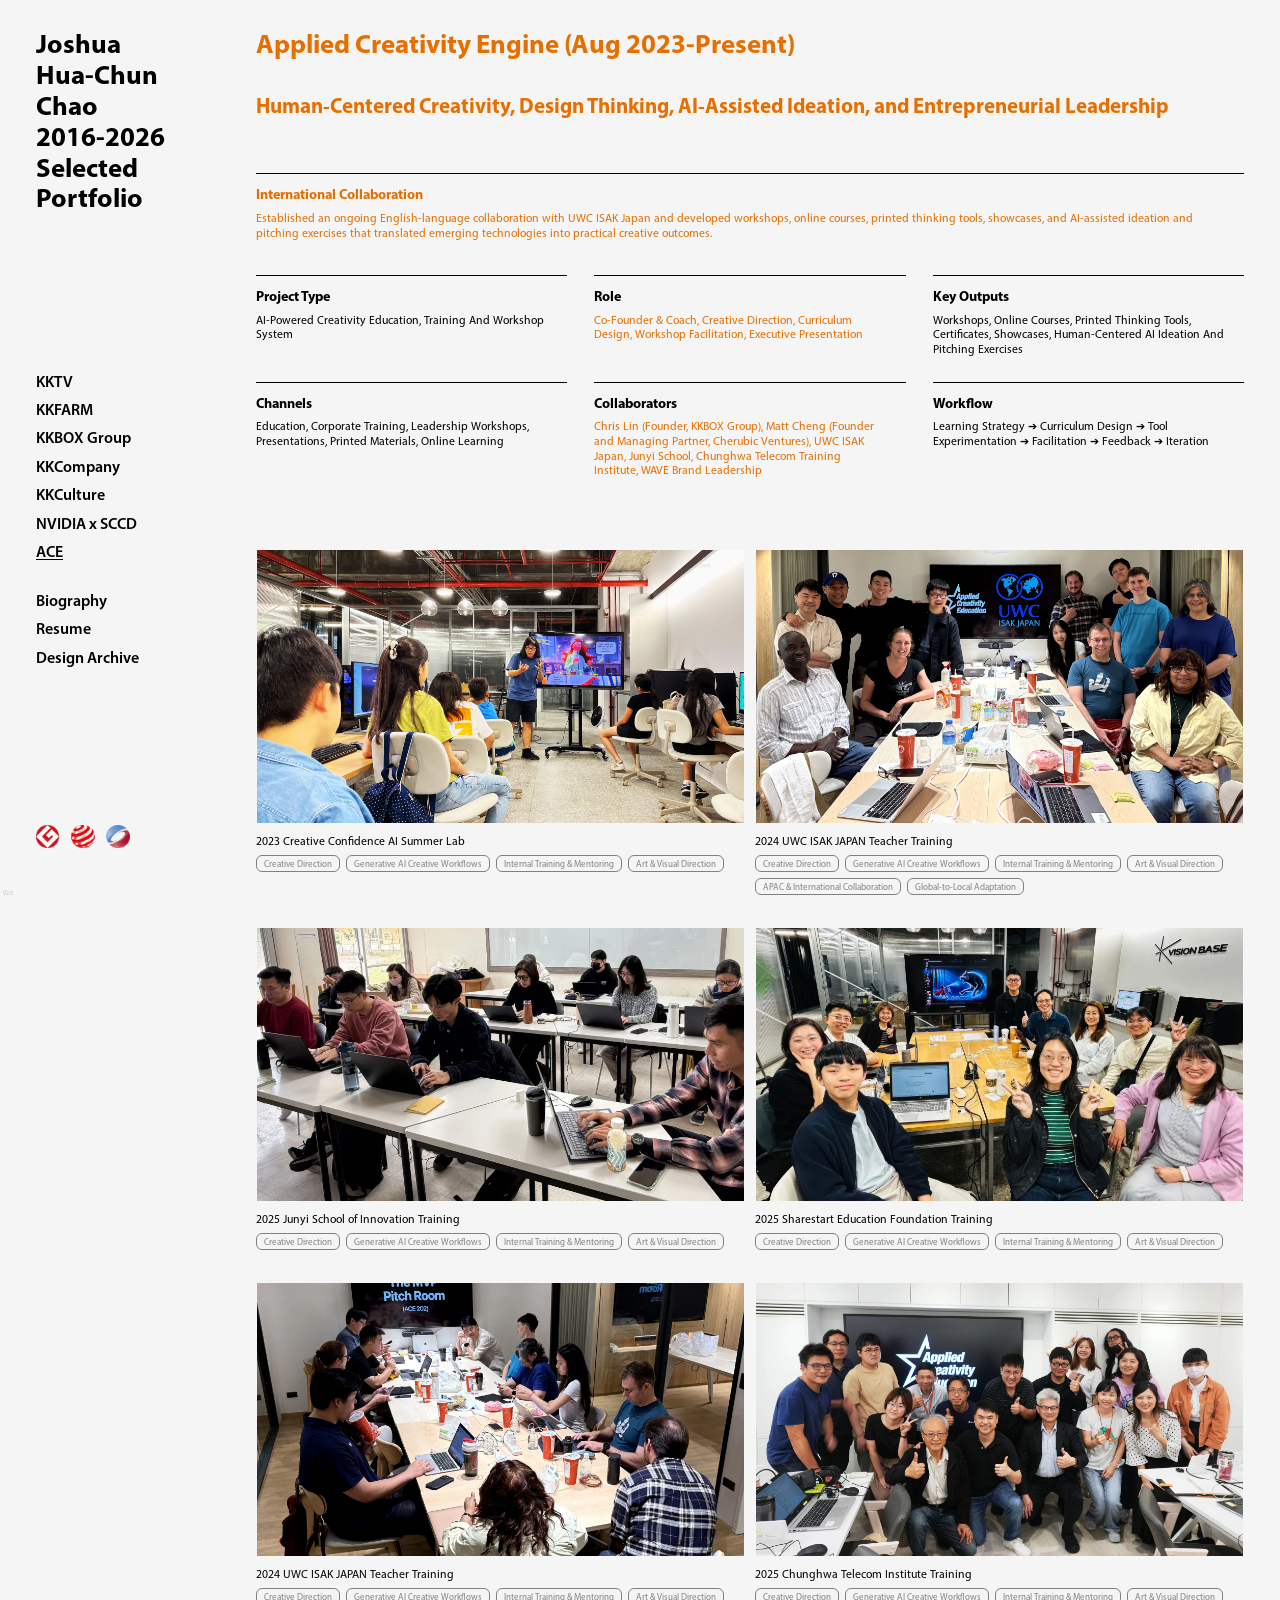
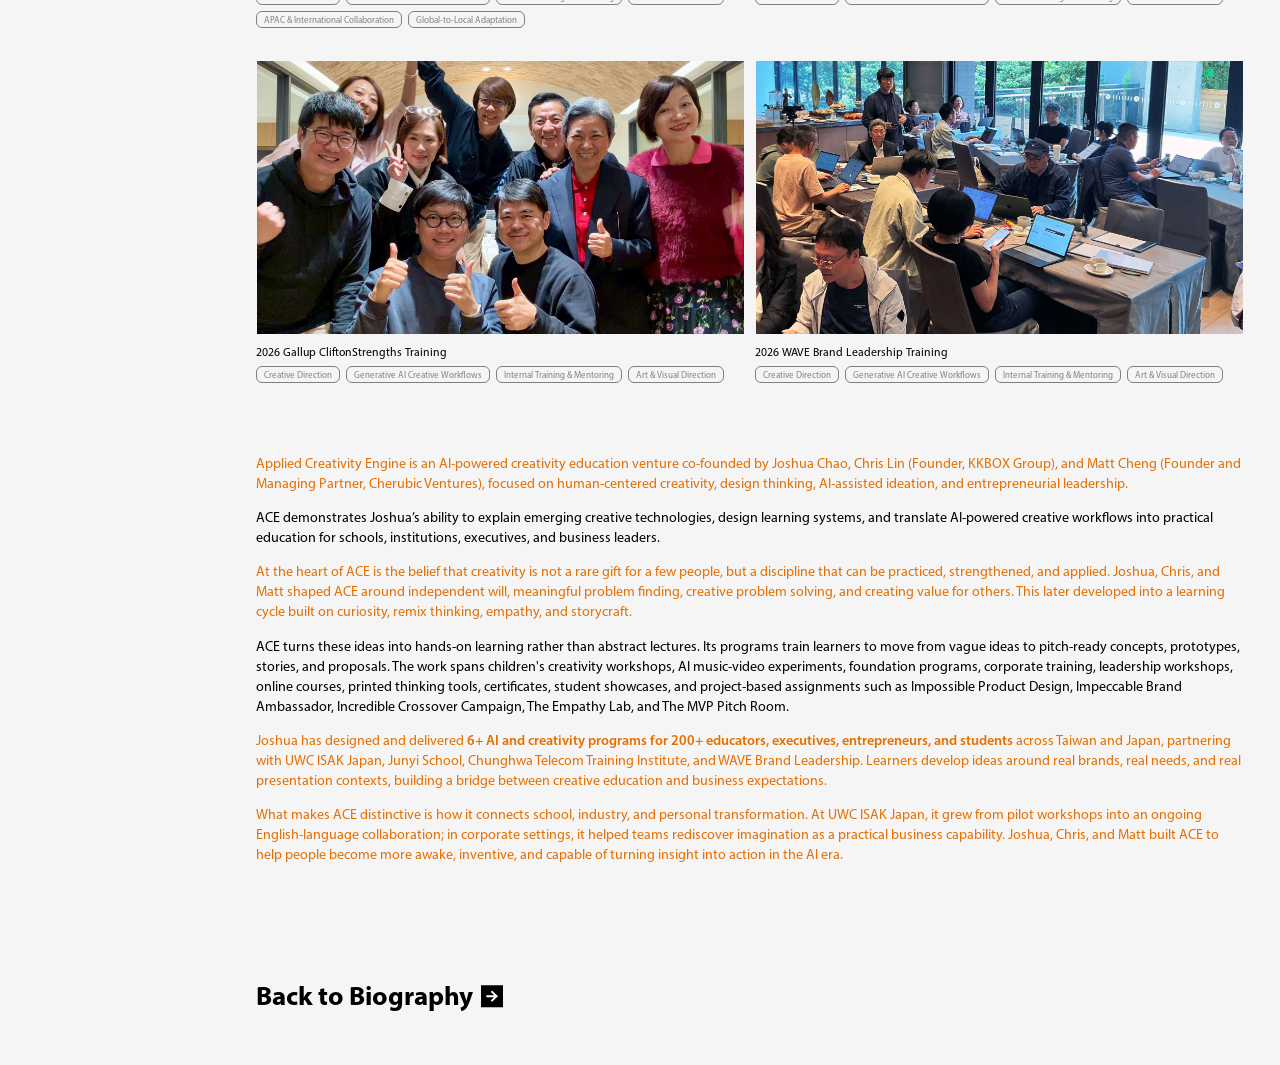
==== ace.html @ 51f17f42 "nv" ====
<!doctype html>
<!--
  CODE HANDOFF NOTES
  File: ace.html
  Browser title: Joshua Chao &mdash; Creative Director for Technology, Brand Systems, and AI Creativity
  Purpose: Applied Creativity Engine case-study page. It presents AI-powered creativity education, workshops, training, and article copy.

  Architecture overview:
  - This is a static, self-contained HTML page. Each page duplicates the shared CSS and JS intentionally so it can be uploaded or handed off without a build step.
  - The page is organized as: head metadata and paint shield, early boot script, full stylesheet, left navigation, main content sections, shared image lightbox, and shared runtime script.
  - Visual layout depends mostly on CSS custom properties in :root. Change spacing, type scale, left-nav width, and responsive behavior there before editing many individual selectors.
  - Portfolio assets are represented by article.card elements with data-card, data-id, data-title, and data-file-path attributes. The runtime uses those attributes for local curation, captions, and image-lightbox ordering.
  - The red/purple revision text is hidden by default. Triple-click the invisible 200x200px button in the top-right corner within one second to toggle revision colors.
  - The site is designed to work from file:// and from static hosting. Optional helper API calls are silent and non-critical.

  Maintenance warnings:
  - Keep data-id values stable when replacing assets; localStorage removal state and lightbox ordering rely on them.
  - Keep .media-frame around all image/video/iframe assets; it supplies the RGB 245 edge mask and loading state.
  - Keep .project-overview-card spacing tied to --heading-content-gap and --section-gap so all pages stay rhythmically consistent.
  - When adding a new page, copy one existing page and update only content, active nav state, metadata, and bottom next-link target.
-->
<html lang="en" style="background: #f5f5f5; background-color: #f5f5f5; color-scheme: only light;">
<!-- HEAD: metadata, early paint protection, SEO tags, favicon, and font preloads. -->
<head>
  <meta charset="utf-8" />
  <meta name="color-scheme" content="only light" />
  <meta name="supported-color-schemes" content="light" />
  <meta name="viewport" content="width=device-width, initial-scale=1" />
  <meta name="theme-color" content="#f5f5f5" />
  <meta name="theme-color" content="#f5f5f5" media="(prefers-color-scheme: light)" />
  <meta name="theme-color" content="#f5f5f5" media="(prefers-color-scheme: dark)" />
  <!-- INITIAL PAINT SHIELD STYLE: runs before the main stylesheet to prevent black/dark flashes while local media and fonts load. -->
  <style id="initial-background-style">
    /* This block is deliberately duplicated before the main CSS. It forces the page, media frames, and paint shield to RGB 245 so browser dark mode or video edges cannot show black during first paint. */
    :root,
    html,
    body {
      min-width: 100%;
      min-height: 100%;
      margin: 0;
      background: #f5f5f5 !important;
      background-color: #f5f5f5 !important;
      background-image: linear-gradient(#f5f5f5, #f5f5f5) !important;
      color-scheme: only light !important;
      forced-color-adjust: none !important;
    }

    body::before {
      content: "";
      position: fixed;
      inset: 0;
      z-index: -1;
      background: #f5f5f5 !important;
      background-color: #f5f5f5 !important;
      pointer-events: none;
    }

    #paint-shield {
      position: fixed;
      inset: 0;
      z-index: 2147483647;
      display: block;
      width: 100vw;
      height: 100vh;
      background: #f5f5f5 !important;
      background-color: #f5f5f5 !important;
      background-image: linear-gradient(#f5f5f5, #f5f5f5) !important;
      pointer-events: none;
      opacity: 1;
      visibility: visible;
      color-scheme: only light !important;
      forced-color-adjust: none !important;
    }

    html.is-paint-ready #paint-shield {
      opacity: 0;
      visibility: hidden;
      transition: opacity 80ms linear, visibility 0s linear 80ms;
    }

    video,
    iframe,
    img:not(.image-lightbox__image),
    picture,
    canvas,
          /* MEDIA FRAME: masks image/video edges with the RGB 245 frame color and provides a stable aspect-ratio box for lazy media. */

    .media-frame {
      background: #f5f5f5 !important;
      background-color: #f5f5f5 !important;
    }

    @media (prefers-color-scheme: dark) {
      :root,
      html,
      body,
      body::before,
      #paint-shield,
      video,
      iframe,
      img:not(.image-lightbox__image),
      picture,
      canvas,
      .media-frame {
        background: #f5f5f5 !important;
        background-color: #f5f5f5 !important;
        background-image: linear-gradient(#f5f5f5, #f5f5f5) !important;
        color-scheme: only light !important;
        forced-color-adjust: none !important;
      }
    }
  

    .side-menu a.side-menu-muted,
    .side-menu a.side-menu-muted:visited,
    .side-menu a.side-menu-muted.is-active,
    .side-menu a.side-menu-muted[aria-current="page"] {
      color: #000 !important;
      text-decoration-color: #000 !important;
    }

    .side-menu a.side-menu-muted:hover,
    .side-menu a.side-menu-muted:focus-visible {
      color: #6f6f6f !important;
      text-decoration-color: #6f6f6f !important;
    }

  </style>
  <!-- SEO AND ASSET HINTS: title/description for sharing plus local font preloads for stable typography. -->
  <title>Joshua Chao &mdash; Creative Director for Technology, Brand Systems, and AI Creativity</title>
  <meta name="description" content="Selected portfolio of Joshua Chao, a Creative Director working across technology storytelling, integrated brand systems, motion, digital campaigns, cultural projects, and AI-driven creative workflows in Taiwan, Japan, and East Asian markets." />
  <meta property="og:title" content="Joshua Chao &mdash; Selected Creative Direction Portfolio" />
  <meta property="og:description" content="Brand systems, technology storytelling, campaign direction, motion, digital, and AI-assisted creative work across culture, enterprise technology, entertainment, and education." />
  <link rel="icon" href="favicon.ico" type="image/x-icon" />
  <link rel="stylesheet" href="assets/portfolio-review.css" />
  <script src="assets/media-skill-tags.js" defer></script>
  <link rel="preload" href="assets/fonts/MyriadPro-Regular.otf" as="font" type="font/otf" crossorigin="anonymous" />
  <link rel="preload" href="assets/fonts/MyriadPro-Semibold.otf" as="font" type="font/otf" crossorigin="anonymous" />
  <link rel="preload" href="assets/fonts/MyriadPro-Bold.otf" as="font" type="font/otf" crossorigin="anonymous" />
  </head>
<!-- BODY: all visible UI starts here. Inline background repeats the paint-shield color before CSS finishes loading. -->
<body bgcolor="#f5f5f5" style="margin: 0; background: #f5f5f5; background-color: #f5f5f5; color-scheme: only light;">
<!-- PAINT SHIELD: temporary full-screen layer removed after two animation frames by the boot script. -->
<div id="paint-shield" aria-hidden="true"></div>
<!-- INVISIBLE REVISION TOGGLE: fixed 10x10px top-right button. Triple-click within one second to reveal/hide revision colors. -->
<button class="revision-color-toggle" type="button" data-revision-color-toggle aria-label="Triple-click within one second to toggle revision text between black and red/purple" aria-pressed="false" tabindex="-1"></button>
<script>
  (() => {
    // EARLY BOOT SCRIPT: keep background stable, initialize revision-color mode, and release the paint shield after first layout.
    const bg = "#f5f5f5";
    const root = document.documentElement;
    const revisionColorStorageKey = "portfolioRevisionTextColorV2";
    const revisionColorToggle = document.querySelector("[data-revision-color-toggle]");
    const setRevisionColorMode = (showColor) => {
      root.classList.toggle("is-revision-color", showColor);
      revisionColorToggle?.setAttribute("aria-pressed", showColor ? "true" : "false");
      try {
        window.localStorage?.setItem(revisionColorStorageKey, showColor ? "color" : "black");
      } catch {}
    };
    try {
      setRevisionColorMode(window.localStorage?.getItem(revisionColorStorageKey) === "color");
    } catch {
      setRevisionColorMode(false);
    }
    let revisionToggleClickCount = 0;
    let revisionToggleClickTimer;
    const resetRevisionToggleClickCount = () => {
      revisionToggleClickCount = 0;
      if (revisionToggleClickTimer) {
        window.clearTimeout(revisionToggleClickTimer);
        revisionToggleClickTimer = undefined;
      }
    };
    revisionColorToggle?.addEventListener("click", () => {
      revisionToggleClickCount += 1;
      if (revisionToggleClickCount === 1) {
        revisionToggleClickTimer = window.setTimeout(() => {
          revisionToggleClickCount = 0;
          revisionToggleClickTimer = undefined;
        }, 1000);
      }
      if (revisionToggleClickCount >= 3) {
        resetRevisionToggleClickCount();
        setRevisionColorMode(!root.classList.contains("is-revision-color"));
      }
    });
    root.style.background = bg;
    root.style.backgroundColor = bg;
    root.style.colorScheme = "only light";
    document.body.style.background = bg;
    document.body.style.backgroundColor = bg;
    document.body.style.colorScheme = "only light";
    requestAnimationFrame(() => {
      requestAnimationFrame(() => {
        root.classList.add("is-paint-ready");
      });
    });
  })();
</script>
<!-- MAIN STYLESHEET: shared responsive layout, typography, media frames, navigation, lightbox, and page-specific grids. -->
<style id="site-styles">
    /* STYLE MAP: variables -> base layout -> navigation -> sections -> media cards -> lightbox/video controls -> responsive rules -> revision/project overview utilities. */
    /* DESIGN TOKENS: global fonts, responsive type sizes, spacing units, side-nav width, award-logo sizing, and shared background color. These variables are reused throughout the stylesheet, so layout changes should usually start here. */

    :root {
      --page-font: "Myriad Pro", myriad-pro, "Myriad Set Pro", sans-serif;
      --zh-article-font: "Myriad Pro", myriad-pro, "Myriad Set Pro", sans-serif;
      --article-caption-font-size: clamp(11px, 0.92vw, 15px);
      --article-body-font-size: clamp(13.2px, 1.104vw, 18px);
      --page-title-font-size: clamp(24px, 2.1vw, 42px);
      --page-title-line-height: calc(0.96em + 2px);
      --heading-content-gap: 20px;
      --essay-media-gap: 44px;
      --section-gap: 56px;
      --outer-text-gutter: 36px;
      --award-logo-gap: calc(var(--award-logo-size) / 2);
      --award-logo-min-row-width: 128px;
      --award-logo-size: clamp(16px, 1.75vw, 33px);
      --side-title-font-size: var(--page-title-font-size);
      --side-menu-font-size: clamp(16px, 1.15vw, 22px);
      --side-menu-line-extra: 6px;
      --side-award-logo-gap: calc(var(--side-award-logo-size) / 2);
      --side-award-logo-size: var(--award-logo-size);
      --side-nav-top-padding: 36px;
      --content-title-top-padding: 32px;
      --award-logo-bottom-offset: max(52px, calc(env(safe-area-inset-bottom, 0px) + 44px));
      --next-panel-bottom-offset: var(--award-logo-bottom-offset);
      --next-panel-visual-align-shift: 0.075em;
      --next-panel-start-visual-align-shift: 0.27em;
      --side-nav-viewport-height: 100vh;
      --side-nav-width: calc(100vw / 5);
      --site-bg: #f5f5f5;
      color-scheme: only light !important;
      forced-color-adjust: none;
    }

    :root.is-site-ready {
      --site-bg: #f5f5f5;
    }

    @supports (height: 100svh) {
      :root {
        --side-nav-viewport-height: 100svh;
      }
    }

    /* LOCAL FONT LOADING: Myriad Pro files are bundled in assets/fonts so the portfolio renders consistently offline and when uploaded as static files. */

    @font-face {
      font-family: "Myriad Pro";
      src: url("assets/fonts/MyriadPro-Regular.otf") format("opentype");
      font-weight: 400;
      font-style: normal;
      font-display: block;
    }

    @font-face {
      font-family: "Myriad Pro";
      src: url("assets/fonts/MyriadPro-Semibold.otf") format("opentype");
      font-weight: 600 700;
      font-style: normal;
      font-display: block;
    }

    @font-face {
      font-family: "Myriad Pro";
      src: url("assets/fonts/MyriadPro-Bold.otf") format("opentype");
      font-weight: 800 900;
      font-style: normal;
      font-display: block;
    }

    * { box-sizing: border-box; }

    *,
    *::before,
    *::after {
      font-family: var(--page-font);
    }

    /* DOCUMENT BASE: locks the site to a light visual environment and prevents browser dark-mode overrides from changing the portfolio colors. */

    html {
      min-height: 100%;
      background: var(--site-bg);
    }

    body {
      min-height: 100vh;
      margin: 0;
      background: var(--site-bg);
      color: #000;
      font-family: var(--page-font);
      font-size: 16px;
      line-height: 1.35;
      forced-color-adjust: none;
    }
    a {
      color: inherit;
      text-decoration-thickness: 1px;
      text-underline-offset: 2px;
    }

    button {
      font: inherit;
    }

    /* MAIN SCROLLING CANVAS: the right-side content area. Desktop/tablet pages reserve one fifth of the viewport for the fixed left navigation. */

    .page {
      width: fit-content;
      max-width: 100%;
      min-width: 0;
      padding-right: var(--outer-text-gutter);
      background: var(--site-bg);
      background-color: var(--site-bg);
      text-align: left;
    }

    /* TWO-COLUMN APPLICATION SHELL: left side-nav plus right content panel. Mobile media queries later collapse this into a top-menu experience. */

    .layout {
      display: grid;
      grid-template-columns: var(--side-nav-width) minmax(0, calc(100vw - var(--side-nav-width)));
      width: 100%;
      min-height: var(--side-nav-viewport-height);
      background: var(--site-bg);
      background-color: var(--site-bg);
    }

    .side-nav::after {
      content: "V2.0";
      position: absolute;
      left: 3px;
      bottom: 3px;
      z-index: 1;
      color: rgb(191, 191, 191);
      font-size: 6px;
      font-weight: 400;
      line-height: 1;
      letter-spacing: 0;
      pointer-events: none;
      user-select: none;
    }

    /* LEFT NAVIGATION RAIL: fixed/viewport-height navigation that holds the title, case-study links, document links, and award logos. */

    .side-nav {
      position: sticky;
      top: 0;
      align-self: start;
      display: flex;
      flex-direction: column;
      width: var(--side-nav-width);
      min-height: var(--side-nav-viewport-height);
      height: var(--side-nav-viewport-height);
      max-height: var(--side-nav-viewport-height);
      padding: var(--side-nav-top-padding) 18px var(--award-logo-bottom-offset) var(--outer-text-gutter);
      border-right: 0;
      background: var(--site-bg);
    }

    @media (min-width: 761px) {
      :root {
        --side-title-font-size: clamp(18px, min(max(24px, 2.1vw), 4.2vh), 42px);
        --side-nav-top-padding: clamp(18px, min(36px, 3.6vh), 36px);
        --content-title-top-padding: var(--side-nav-top-padding);
      }

      .side-nav {
        --side-title-font-size: clamp(18px, min(max(24px, 2.1vw), 4.2vh), 42px);
        --side-menu-font-size: clamp(12px, min(max(16px, 1.15vw), 2.25vh), 22px);
        --side-menu-line-extra: clamp(3px, 0.7vh, 6px);
        --side-award-logo-gap: calc(var(--side-award-logo-size) / 2);
        --side-award-logo-size: clamp(12px, min(max(16px, 1.75vw), 3vh), 33px);
        --side-nav-top-padding: clamp(18px, min(36px, 3.6vh), 36px);
      }
    }

    .side-title {
      appearance: none;
      margin: 0;
      padding: 0;
      border: 0;
      background: transparent;
      color: inherit;
      font-family: var(--page-font);
      font-size: var(--side-title-font-size);
      font-weight: 900;
      line-height: calc(var(--page-title-line-height) + 3px);
      letter-spacing: 0;
      text-align: left;
      cursor: pointer;
    }

    .side-title,
    .mobile-menu-title {
      text-decoration: none;
    }

    .side-title span {
      display: block;
    }

    .side-title:hover,
    .side-title:focus-visible,
    .mobile-menu-title:hover,
    .mobile-menu-title:focus-visible {
      outline: 0;
    }

    .mobile-menu-toggle {
      display: none;
    }

    .mobile-menu-title {
      display: none;
    }

    .side-menu {
      display: flex;
      flex-direction: column;
      align-items: flex-start;
      gap: 4px;
      margin: var(--side-menu-group-gap, calc(1.15em + var(--side-menu-line-extra))) 0 0;
      font-size: var(--side-menu-font-size);
    }

    .side-menu button,
    .side-menu a {
      appearance: none;
      display: block;
      width: 100%;
      padding: 0;
      border: 0;
      background: transparent;
      color: #000;
      font-family: var(--page-font);
      font-size: inherit;
      font-weight: 700;
      line-height: calc(1.15em + var(--side-menu-line-extra));
      letter-spacing: 0;
      text-align: left;
      cursor: pointer;
      text-decoration: none;
    }

    .side-menu button:hover,
    .side-menu button:focus-visible,
    .side-menu button.is-active,
    .side-menu a.is-active,
    .side-menu a:hover,
    .side-menu a:focus-visible {
      text-decoration: underline;
      text-decoration-thickness: 1px;
      text-underline-offset: 2px;
      outline: 0;
    }

    .side-menu--secondary {
      margin-top: calc(1.15em + var(--side-menu-line-extra));
      padding-top: 0;
    }

    .side-menu--secondary button,
    .side-menu--secondary a:not(.award-logo-row) {
      color: #000;
    }

    .side-menu__subline {
      display: block;
    }

    .side-menu a.award-logo-row {
      position: absolute;
      left: var(--outer-text-gutter);
      bottom: var(--award-logo-bottom-offset);
      display: flex;
      align-items: flex-end;
      justify-content: flex-start;
      gap: var(--side-award-logo-gap);
      width: var(--award-logo-row-width, var(--award-logo-min-row-width));
      margin: 0;
      line-height: 1;
      cursor: pointer;
      text-decoration: none;
    }

    .side-menu a.design-archive-link {
      margin-top: 0;
    }

    .side-menu a.award-logo-row:hover,
    .side-menu a.award-logo-row:focus-visible {
      text-decoration: none;
      outline: 0;
    }

    .award-logo-row img {
      display: block;
      flex: 0 0 var(--side-award-logo-size);
      width: var(--side-award-logo-size);
      max-width: calc((100% - (var(--side-award-logo-gap) * 3)) / 4);
      min-width: 0;
      aspect-ratio: 1 / 1;
      height: auto;
      object-fit: contain;
      vertical-align: bottom;
      cursor: pointer;
    }

    /* DESKTOP/TABLET AWARD BASELINE: pin award logos to the visual viewport so Safari/iPad does not place them higher than the bottom next-link label. */
    @media (min-width: 761px) {
      .side-menu a.award-logo-row {
        position: fixed;
        z-index: 2;
      }
    }

    /* CONTENT PANEL: each page currently has one active panel, but the class structure supports panel switching from earlier versions. */

    .content-panel {
      display: none;
      background: var(--site-bg);
      background-color: var(--site-bg);
    }

    .content-panel.is-active {
      display: block;
    }

    .hero {
      padding: 36px 20px 20px 0;
      border-bottom: 0;
    }

    h1 {
      margin: 0;
      font-family: var(--page-font);
      font-size: var(--page-title-font-size);
      font-weight: 900;
      line-height: calc(var(--page-title-line-height) + 3px);
      letter-spacing: 0;
    }

    .intro {
      max-width: 980px;
      margin: 18px 0 0;
      font-size: clamp(14px, 1.1vw, 18px);
    }

    /* SECTION RHYTHM: all major content blocks share these spacing rules so headings, media grids, essays, and next links remain visually consistent. */

    .section {
      border-bottom: 0;
    }

    .section + .section {
      margin-top: var(--section-gap);
    }

    .section h2 {
      margin: 0;
      padding: 16px 20px 14px 0;
      border-bottom: 0;
      font-family: var(--page-font);
      font-size: var(--side-title-font-size);
      font-weight: 900;
      line-height: calc(var(--page-title-line-height) + 3px);
      letter-spacing: 0;
    }

    .content-panel > .section:first-child > h2:first-of-type {
      padding-top: 32px;
    }

    .content-panel > .section:first-child > h2:first-of-type {
      padding-top: var(--content-title-top-padding);
      font-size: var(--side-title-font-size);
    }

    .overview-title-line,
    .overview-title-subtitle {
      display: block;
    }

    .overview-title-subtitle {
      margin-top: calc(var(--heading-content-gap) + 10.6px);
      font-size: 0.78em;
      line-height: 1.32;
    }

    .section h2 + .grid,
    .section h2 + .essay {
      margin-top: var(--heading-content-gap);
    }

    .section .essay + .grid {
      margin-top: var(--essay-media-gap);
    }

    .section .essay + h2,
    .section .grid + h2 {
      margin-top: var(--section-gap);
    }

    /* BOTTOM NAVIGATION LINK: aligns the case-study progression link with the award-logo baseline in the left navigation. */

    .next-panel-link {
      display: flex;
      align-items: center;
      justify-content: flex-start;
      gap: 0.28em;
      width: 100%;
      margin: var(--section-gap) 0 0;
      padding: var(--section-gap) 0 calc(var(--next-panel-bottom-offset) + var(--next-panel-visual-align-shift));
      border: 0;
      border-top: 0;
      background: var(--site-bg);
      color: #000;
      font-family: var(--page-font);
      font-size: var(--page-title-font-size);
      font-weight: 900;
      line-height: var(--page-title-line-height);
      letter-spacing: 0;
      text-align: left;
      text-decoration: none;
      cursor: pointer;
    }

    .next-panel-link__label {
      flex: 0 1 auto;
      transform: translateY(var(--next-panel-visual-align-shift));
    }

    .next-panel-link--start,
    .next-panel-link--flat-bottom {
      --next-panel-visual-align-shift: var(--next-panel-start-visual-align-shift);
    }

    .next-panel-link__button {
      appearance: none;
      display: inline-flex;
      align-items: center;
      justify-content: center;
      flex: 0 0 auto;
      width: 0.82em;
      height: 0.82em;
      margin: calc(-0.12em - 2px) 0 0;
      padding: 0;
      border: 0;
      background: #000;
      color: #fff;
      font: inherit;
      line-height: 1;
      text-align: center;
      text-decoration: none;
      transform: translateY(var(--next-panel-visual-align-shift));
      cursor: pointer;
    }

    .next-panel-link:hover .next-panel-link__button,
    .next-panel-link:focus-visible .next-panel-link__button {
      background: #000;
      color: #fff;
      text-decoration: none;
      outline: 2px solid #000;
      outline-offset: 2px;
    }

    .next-panel-link__arrow {
      position: relative;
      display: block;
      flex: 0 0 auto;
      width: 100%;
      height: 100%;
      overflow: hidden;
      color: #fff;
      font-size: inherit;
      line-height: 1;
      user-select: none;
    }

    .next-panel-link__arrow::before,
    .next-panel-link__arrow::after {
      content: "";
      position: absolute;
      top: 50%;
      left: 50%;
      display: block;
      background: #fff;
    }

    .next-panel-link__arrow::before {
      width: 44%;
      height: 0.075em;
      transform: translate(-58%, -50%);
    }

    .next-panel-link__arrow::after {
      width: 28%;
      height: 28%;
      border-top: 0.075em solid #fff;
      border-right: 0.075em solid #fff;
      background: transparent;
      transform: translate(-48%, -50%) rotate(45deg);
    }

    .section-note {
      margin: 0;
      padding: 12px 20px 14px 0;
      border-bottom: 0;
      font-size: 14px;
    }

    /* ARTICLE COPY: single-column essay container used for biography copy and post-media case-study writing. */

    .essay {
      display: grid;
      grid-template-columns: 1fr;
      gap: 0;
      width: 100%;
      max-width: none;
      padding: 0;
    }

    .essay-block {
      margin: 0;
      min-width: 0;
      width: 100%;
      align-self: start;
    }

    .essay-block:last-child {
      margin-bottom: 0;
    }

    .essay-label {
      margin: 0 0 12px;
      font-size: 14px;
      font-weight: 700;
      line-height: 1.1;
      letter-spacing: 0;
    }

    .essay p {
      margin: 0 0 14px;
      font-size: var(--article-body-font-size);
      line-height: 1.42;
      letter-spacing: 0;
    }

    .essay p:last-child {
      margin-bottom: 0;
    }

    .document-copy {
      --biography-photo-ratio: 0.5835;
      --biography-photo-inset: 36px;
      --biography-photo-height: calc(100vh - (var(--biography-photo-inset) * 2));
      --biography-photo-width: calc(var(--biography-photo-height) * var(--biography-photo-ratio));
      --biography-photo-gap: 44px;
    }

    @media (min-width: 761px) {
      #biography-panel-title {
        max-width: max(6.4em, calc(100vw - var(--side-nav-width) - var(--outer-text-gutter) - var(--biography-photo-width) - var(--biography-photo-gap)));
        white-space: normal;
        word-break: normal;
        overflow-wrap: normal;
      }
    }

    .biography-layout {
      display: grid;
      grid-template-columns: minmax(0, 1fr) var(--biography-photo-width);
      gap: var(--biography-photo-gap);
      align-items: start;
      position: relative;
    }

    .biography-layout .essay {
      width: 100%;
      min-width: 0;
    }

    .biography-photo {
      position: fixed;
      top: var(--biography-photo-inset);
      bottom: auto;
      right: var(--outer-text-gutter);
      z-index: 1;
      width: var(--biography-photo-width);
      height: var(--biography-photo-height);
      margin: 0;
      pointer-events: none;
      background: var(--site-bg);
      overflow: hidden;
    }

    .biography-photo img {
      display: block;
      width: 100%;
      height: 100%;
      object-fit: contain;
      object-position: center;
      background: var(--site-bg);
    }

    @supports (height: 100dvh) {
      .document-copy {
        --biography-photo-height: calc(100dvh - (var(--biography-photo-inset) * 2));
        --biography-photo-width: calc(var(--biography-photo-height) * var(--biography-photo-ratio));
      }

      .biography-layout {
        --biography-photo-height: calc(100dvh - (var(--biography-photo-inset) * 2));
        --biography-photo-width: calc(var(--biography-photo-height) * var(--biography-photo-ratio));
      }

      .biography-photo {
        height: var(--biography-photo-height);
      }
    }

    @media (min-width: 761px) and (max-width: 1180px) and (orientation: portrait) {
      .document-copy {
        --biography-photo-width: 33.333vw;
        --biography-photo-height: calc(var(--biography-photo-width) / var(--biography-photo-ratio));
        --biography-photo-gap: 32px;
      }

      .biography-layout {
        --biography-photo-width: 33.333vw;
        --biography-photo-height: calc(var(--biography-photo-width) / var(--biography-photo-ratio));
        --biography-photo-gap: 32px;
      }

      .biography-photo {
        top: var(--biography-photo-inset);
        right: var(--outer-text-gutter);
        width: var(--biography-photo-width);
        height: var(--biography-photo-height);
      }
    }

    @media (min-width: 761px) and (min-aspect-ratio: 3 / 4) and (max-aspect-ratio: 4 / 3) {
      .document-copy,
      .biography-layout {
        --biography-photo-gap: clamp(32px, 3.8vw, 44px);
        --biography-photo-width: calc((100vw - var(--side-nav-width) - var(--outer-text-gutter) - var(--biography-photo-gap)) / 2);
        --biography-photo-height: calc(var(--biography-photo-width) / var(--biography-photo-ratio));
      }

      .biography-photo {
        top: var(--biography-photo-inset);
        right: var(--outer-text-gutter);
        width: var(--biography-photo-width);
        height: var(--biography-photo-height);
      }
    }

      /* MEDIA GRID: default two-column portfolio grid. Specialized page grids override this for books, square assets, process grids, and video rows. */

    .grid {
      display: grid;
      grid-template-columns: repeat(2, minmax(0, 1fr));
      gap: 10px;
      background: var(--site-bg);
    }

    .blendvision-grid {
      grid-template-columns: repeat(3, minmax(0, 1fr));
    }

    .blendvision-worldview {
      grid-column: 1 / -1;
    }

    .kkcompany-final-card,
    .full-row-card {
      grid-column: 1 / -1;
    }

    .process-grid {
      grid-template-columns: repeat(6, minmax(0, 1fr));
    }

    .process-grid .card-body {
      display: none;
    }

    .process-card--half {
      grid-column: span 3;
    }

    .process-card--third {
      grid-column: span 2;
    }

    .process-card--full {
      grid-column: 1 / -1;
    }

    .process-grid [data-id^="kkcompany-process-logo-design-blog-k-00"] .media-frame {
      aspect-ratio: auto;
      overflow: visible;
      background: var(--site-bg);
    }

    .process-grid [data-id^="kkcompany-process-logo-design-blog-k-00"] .media-frame img {
      width: 100%;
      height: auto;
      object-fit: contain;
      background: var(--site-bg);
    }

    .pixel-system-grid {
      grid-template-columns: repeat(6, minmax(0, 1fr));
      align-items: start;
    }

    .pixel-system-grid .media-frame {
      aspect-ratio: auto;
      overflow: visible;
      background: var(--site-bg);
    }

    .pixel-system-grid .media-frame img {
      width: 100%;
      height: auto;
      object-fit: contain;
      background: var(--site-bg);
    }

    .pixel-system-card--wide {
      grid-column: span 3;
    }

    .pixel-system-card--full {
      grid-column: 1 / -1;
    }

    .pixel-system-grid [data-id^="kkculture-you-create-pixel-art-print-"] .card-body {
      display: none;
    }

        /* MEDIA CARD: one portfolio asset wrapper. data-card/data-id/data-title/data-file-path are used by JS selection and lightbox tooling. */

    .card {
      display: block;
      width: 100%;
      min-width: 0;
      border: 0;
      background: var(--site-bg);
    }

    .card:nth-child(odd) {
      border-right: 0;
    }

    .media-frame {
      position: relative;
      width: 100%;
      aspect-ratio: 16 / 9;
      overflow: hidden;
      background: var(--site-bg);
    }

    .media-frame.is-media-loading::before {
      content: "";
      position: absolute;
      top: 50%;
      left: 50%;
      z-index: 3;
      width: 24px;
      height: 24px;
      border: 2px solid rgba(128, 128, 128, 0.28);
      border-top-color: rgb(128, 128, 128);
      border-radius: 999px;
      box-shadow: 0 0 0 1px rgba(128, 128, 128, 0.18);
      pointer-events: none;
      transform: translate(-50%, -50%) rotate(0turn);
      animation: mediaLoadingSpin 720ms linear infinite;
    }

    @keyframes mediaLoadingSpin {
      to {
        transform: translate(-50%, -50%) rotate(1turn);
      }
    }

    .media-frame::after {
      content: "";
      position: absolute;
      inset: 0;
      z-index: 2;
      box-shadow: inset 0 0 0 1px var(--site-bg);
      pointer-events: none;
    }

    .media-frame.is-fullscreen,
    .media-frame:fullscreen,
    .media-frame:-webkit-full-screen {
      width: 100vw;
      height: 100vh;
      max-width: 100vw;
      max-height: 100vh;
      width: 100dvw;
      height: 100dvh;
      max-width: 100dvw;
      max-height: 100dvh;
      aspect-ratio: auto;
      background: #000;
      background-color: #000;
    }

    .media-frame:fullscreen::after,
    .media-frame:-webkit-full-screen::after {
      content: none;
      border: 0;
      box-shadow: none;
    }

    .media-frame.is-fullscreen .sound-button,
    .media-frame:fullscreen .sound-button,
    .media-frame:-webkit-full-screen .sound-button {
      display: none;
    }

    .media-frame video,
    .media-frame img,
    .media-frame iframe {
      display: block;
      width: 100%;
      height: 100%;
      border: 0;
      background: var(--site-bg);
      background-color: var(--site-bg);
      object-fit: contain;
    }

    .media-frame video,
    .media-frame img {
      box-sizing: border-box;
      border: 0;
    }

    .media-frame.is-fullscreen video,
    .media-frame:fullscreen video,
    .media-frame:-webkit-full-screen video,
    video:fullscreen,
    video:-webkit-full-screen {
      width: 100vw;
      height: 100vh;
      max-width: 100vw;
      max-height: 100vh;
      width: 100dvw;
      height: 100dvh;
      max-width: 100dvw;
      max-height: 100dvh;
      border: 0;
      object-fit: contain;
      background: #000;
      background-color: #000;
    }
    .media-frame.media-frame-image,
    .media-frame.media-frame-image img,
    .media-frame.media-frame-file,
    .media-frame.media-frame-file iframe {
      background: var(--site-bg);
      background-color: var(--site-bg);
    }

    .media-frame--cover video,
    .media-frame--cover img {
      object-fit: cover;
    }

    img:not(.image-lightbox__image) {
      box-sizing: border-box;
      border: 0;
      outline: 0;
      cursor: zoom-in;
      backface-visibility: hidden;
      transform: translateZ(0);
    }

    .side-nav .award-logo-row img {
      cursor: pointer;
    }

    img.is-image-repainting:not(.image-lightbox__image) {
      opacity: 0.999;
    }

    .concert-grid .media-frame {
      aspect-ratio: 16 / 9;
      overflow: hidden;
      background: var(--site-bg);
    }

    .concert-grid .media-frame img {
      width: 100%;
      height: 100%;
      object-fit: cover;
      object-position: center;
      background: var(--site-bg);
    }

    .concert-grid {
      grid-template-columns: repeat(4, minmax(0, 1fr));
    }

    .concert-grid .card-body {
      display: none;
    }

    .meeting-grid {
      grid-template-columns: repeat(2, minmax(0, 1fr));
    }

    .meeting-grid .media-frame {
      aspect-ratio: 16 / 9;
      overflow: hidden;
      background: var(--site-bg);
    }

    .meeting-grid .media-frame img {
      width: 100%;
      height: 100%;
      object-fit: cover;
      object-position: center;
      background: var(--site-bg);
    }

    .meeting-grid .card-body {
      display: none;
    }

    .kimberley-video-grid {
      grid-template-columns: repeat(3, minmax(0, 1fr));
    }

    .incg-page-grid {
      grid-template-columns: 1fr;
      align-items: start;
    }

    .incg-page-grid .media-frame {
      aspect-ratio: auto;
      overflow: visible;
      background: var(--site-bg);
    }

    .incg-page-grid .media-frame img {
      width: 100%;
      height: auto;
      object-fit: contain;
      background: var(--site-bg);
    }

    .incg-page-grid .card-body {
      display: none;
    }


    .compact-square-grid {
      grid-template-columns: repeat(8, minmax(0, 1fr));
      gap: 10px;
    }

    .compact-square-grid .media-frame {
      aspect-ratio: 1 / 1;
    }

    .compact-square-grid .media-frame img,
    .compact-square-grid .media-frame video {
      object-fit: cover;
    }

    .compact-square-grid .card-body {
      display: none;
    }

    /* LIGHTBOX STATE: prevents page scroll while an image is open in the fullscreen overlay. */

    body.is-lightbox-open {
      overflow: hidden;
    }

    /* IMAGE LIGHTBOX: fixed overlay for click-to-view image browsing, including keyboard and touch navigation. */

    .image-lightbox {
      position: fixed;
      inset: 0;
      z-index: 10000;
      display: flex;
      align-items: center;
      justify-content: center;
      padding: 0;
      background: transparent;
      background-color: transparent;
      cursor: pointer;
      touch-action: pan-y;
      overflow: hidden;
    }

    .image-lightbox:not([hidden]) {
      background: #000;
      background-color: #000;
    }

    .image-lightbox[hidden] {
      display: none;
    }

    .image-lightbox__stage {
      position: absolute;
      inset: 0;
      overflow: hidden;
      touch-action: pan-y;
    }

    .image-lightbox__track {
      display: flex;
      width: 300vw;
      height: 100%;
      transform: translate3d(-100vw, 0, 0);
      will-change: transform;
    }

    .image-lightbox__track.is-sliding {
      transition: transform 260ms cubic-bezier(0.22, 0.8, 0.22, 1);
    }

    .image-lightbox__slide {
      display: flex;
      flex: 0 0 100vw;
      align-items: center;
      justify-content: center;
      width: 100vw;
      height: 100%;
      overflow: hidden;
    }

    .image-lightbox__image {
      display: block;
      width: 100vw;
      height: 100vh;
      max-width: 100vw;
      max-height: 100vh;
      width: 100dvw;
      height: 100dvh;
      max-width: 100dvw;
      max-height: 100dvh;
      border: 0;
      object-fit: contain;
      background: transparent;
      cursor: default;
      user-select: none;
      -webkit-user-drag: none;
      pointer-events: none;
    }
    .image-lightbox__nav {
      appearance: none;
      position: fixed;
      top: 50%;
      z-index: 2;
      display: inline-flex;
      align-items: center;
      justify-content: center;
      width: 56px;
      min-height: 88px;
      padding: 0;
      border: 0;
      background: transparent;
      color: #fff;
      cursor: pointer;
    }

    .image-lightbox__nav[hidden] {
      display: none;
    }

    .image-lightbox__nav--prev {
      left: 12px;
      transform: translateY(-50%);
    }

    .image-lightbox__nav--next {
      right: 12px;
      transform: translateY(-50%);
    }

    .image-lightbox__nav svg {
      display: block;
      width: 34px;
      height: 34px;
      fill: none;
      stroke: currentColor;
      stroke-linecap: square;
      stroke-linejoin: miter;
      stroke-width: 2;
      filter: drop-shadow(0 0 2px rgba(0, 0, 0, 0.7));
    }

    .image-lightbox__nav:hover,
    .image-lightbox__nav:focus-visible {
      outline: 0;
      color: #fff;
    }

    .image-lightbox__close {
      appearance: none;
      position: fixed;
      top: 20px;
      right: 20px;
      z-index: 3;
      display: inline-flex;
      align-items: center;
      justify-content: center;
      width: 44px;
      min-height: 44px;
      padding: 0;
      border: 0;
      background: transparent;
      color: #fff;
      cursor: pointer;
    }

    .image-lightbox__close svg {
      display: block;
      width: 28px;
      height: 28px;
      fill: currentColor;
      filter: drop-shadow(0 0 2px rgba(0, 0, 0, 0.7));
    }

    .book-page-grid {
      grid-template-columns: repeat(8, minmax(0, 1fr));
      gap: 10px;
      align-items: start;
    }

    .book-page-grid .media-frame {
      aspect-ratio: auto;
      overflow: visible;
      background: var(--site-bg);
    }

    .book-page-grid .media-frame img {
      width: 100%;
      height: auto;
      object-fit: contain;
      background: var(--site-bg);
    }

    .book-page-grid .card-body {
      display: none;
    }

    .photo-book-grid {
      grid-template-columns: repeat(3, minmax(0, 1fr));
      gap: 10px;
      align-items: start;
    }

    .photo-book-grid .media-frame {
      aspect-ratio: 1431 / 1006;
      overflow: hidden;
      background: var(--site-bg);
    }

    .photo-book-grid .media-frame img {
      width: 100%;
      height: 100%;
      object-fit: contain;
      object-position: center;
      background: var(--site-bg);
    }

    .photo-book-grid .media-frame img.photo-book-cover {
      object-fit: cover;
    }

    .photo-book-grid .card-body {
      display: none;
    }

    .sound-button {
      position: absolute;
      top: 8px;
      right: 8px;
      z-index: 3;
      display: inline-flex;
      align-items: center;
      justify-content: center;
      width: 36px;
      height: 36px;
      padding: 0;
      border: 0;
      background: transparent;
      color: #fff;
      cursor: pointer;
    }

    .sound-button svg {
      display: block;
      width: 24px;
      height: 24px;
      fill: currentColor;
      stroke: none;
      filter: drop-shadow(0 0 2px rgba(40, 40, 40, 0.8));
      pointer-events: none;
    }

    .sound-button:hover,
    .sound-button:focus-visible {
      outline: 0;
      background: transparent;
      color: #fff;
    }

    /* CUSTOM VIDEO CONTROLS: visual layer added by JS for play/pause, progress, remaining time, sound, and fullscreen. */

    .video-controls {
      position: absolute;
      left: 10px;
      right: 10px;
      bottom: 10px;
      z-index: 3;
      display: flex;
      align-items: center;
      gap: 10px;
      opacity: 0;
      pointer-events: none;
      transition: opacity 140ms ease;
    }

    .video-progress-hitbox {
      position: relative;
      flex: 1 1 auto;
      height: 64px;
      margin: -15px 0;
      cursor: ew-resize;
      touch-action: none;
    }

    .play-button,
    .fullscreen-button {
      display: inline-flex;
      align-items: center;
      justify-content: center;
      flex: 0 0 auto;
      width: 34px;
      height: 34px;
      padding: 0;
      border: 0;
      background: transparent;
      color: #fff;
      cursor: pointer;
    }

    .play-button svg,
    .fullscreen-button svg {
      display: block;
      width: 24px;
      height: 24px;
      fill: currentColor;
      stroke: none;
      filter: drop-shadow(0 0 2px rgba(40, 40, 40, 0.8));
      pointer-events: none;
    }

    .video-time-remaining {
      display: inline-flex;
      align-items: center;
      justify-content: flex-start;
      flex: 0 0 auto;
      min-width: 38px;
      color: #fff;
      font-size: 12px;
      font-weight: 400;
      line-height: 1;
      font-variant-numeric: tabular-nums;
      font-feature-settings: "tnum";
      text-shadow: 0 0 2px rgba(40, 40, 40, 0.9);
      white-space: nowrap;
      user-select: none;
      pointer-events: none;
    }

    .video-progress {
      appearance: none;
      position: absolute;
      left: 0;
      top: 50%;
      transform: translateY(-50%);
      width: 100%;
      height: 64px;
      margin: 0;
      background: transparent;
      cursor: ew-resize;
      touch-action: none;
    }

    .video-progress::-webkit-slider-runnable-track {
      height: 4px;
      background: rgba(255, 255, 255, 0.58);
      box-shadow: 0 0 2px rgba(40, 40, 40, 0.8);
    }

    .video-progress::-webkit-slider-thumb {
      appearance: none;
      width: 12px;
      height: 12px;
      margin-top: -4px;
      border: 0;
      border-radius: 999px;
      background: #fff;
      box-shadow: 0 0 5.2px rgba(40, 40, 40, 0.8);
    }

    .video-progress::-moz-range-track {
      height: 4px;
      background: rgba(255, 255, 255, 0.58);
      box-shadow: 0 0 2px rgba(40, 40, 40, 0.8);
    }

    .video-progress::-moz-range-thumb {
      width: 12px;
      height: 12px;
      border: 0;
      border-radius: 999px;
      background: #fff;
      box-shadow: 0 0 5.2px rgba(40, 40, 40, 0.8);
    }

    .media-frame:hover .video-controls,
    .media-frame:focus-within .video-controls {
      opacity: 1;
      pointer-events: auto;
    }

    .play-button:hover,
    .play-button:focus-visible,
    .fullscreen-button:hover,
    .fullscreen-button:focus-visible {
      outline: 0;
      background: transparent;
      color: #fff;
    }

    .card-body {
      padding: 12px 14px 14px 0;
    }

    h3 {
      margin: 0 0 8px;
      font-size: var(--article-caption-font-size);
      font-weight: 400;
      line-height: 1.1;
    }

    .document-lead,
    .document-copy p,
    .document-copy li,
    .resume-entry p,
    .resume-entry li,
    .resume-contact a,
    .resume-meta,
    .award-list li {
      font-size: var(--article-body-font-size);
      line-height: 1.42;
      letter-spacing: 0;
    }

    .resume-profile {
      display: grid;
      grid-template-columns: minmax(0, 1.4fr) minmax(220px, 0.6fr);
      gap: 10px;
      align-items: start;
      margin-top: var(--heading-content-gap);
    }

    .resume-name {
      margin: 0;
      font-size: clamp(18px, 1.45vw, 28px);
      font-weight: 900;
      line-height: 1.05;
      letter-spacing: 0;
    }

    .resume-meta {
      margin: 8px 0 0;
      font-weight: 700;
    }

    .document-lead {
      max-width: 66ch;
      margin: 18px 0 0;
    }

    .resume-contact {
      display: grid;
      gap: 8px;
      align-content: start;
    }

    .resume-contact p {
      margin: 0;
    }

    .resume-contact a {
      display: block;
      width: fit-content;
      text-decoration: none;
    }

    .resume-section-grid {
      display: grid;
      grid-template-columns: repeat(2, minmax(0, 1fr));
      gap: 10px;
    }

    .resume-entry {
      margin: 0 0 24px;
    }

    .resume-entry:last-child {
      margin-bottom: 0;
    }

    .resume-entry h3 {
      margin-bottom: 4px;
      font-weight: 700;
    }

    .resume-entry h3 span {
      font-weight: 400;
    }

    .resume-entry p {
      margin: 0 0 8px;
    }

    .resume-entry ul,
    .award-list {
      margin: 0;
      padding-left: 1.1em;
    }

    .resume-entry li + li,
    .award-list li + li {
      margin-top: 6px;
    }

    .expertise-list {
      display: grid;
      grid-template-columns: repeat(3, minmax(0, 1fr));
      gap: 6px 10px;
      margin: 0;
      padding: 0;
      list-style: none;
    }

    .expertise-list li {
      font-size: var(--article-caption-font-size);
      line-height: 1.25;
    }

    .document-copy .essay {
      margin-top: var(--heading-content-gap);
    }

    .card-tools {
      display: flex;
      flex-wrap: wrap;
      align-items: center;
      gap: 8px;
      margin: 0;
    }

    /* LOCAL CURATION CONTROL: the trash button hides a media card locally and persists the removed ID in localStorage. */

    .trash-button {
      display: none;
      align-items: center;
      justify-content: center;
      min-height: 32px;
      border: 2px solid #fff;
      background: #fff;
      color: #000;
      font-size: 12px;
      font-weight: 700;
      text-decoration: none;
      cursor: pointer;
    }

    .trash-button {
      width: 33px;
      padding: 0;
    }

    .trash-button svg {
      display: block;
      width: 16px;
      height: 16px;
      fill: none;
      stroke: currentColor;
      stroke-width: 2;
      stroke-linecap: square;
      stroke-linejoin: miter;
    }

    .trash-button:hover,
    .trash-button:focus-visible {
      outline: 0;
      background: var(--site-bg);
      color: #fff;
    }

    /* MOBILE PORTRAIT/TALL VIEWPORTS: converts the fixed side navigation into a top hamburger menu and single-column content flow. */

    @media (max-width: 760px) {
      :root {
        --outer-text-gutter: 24px;
        --article-caption-font-size: 15.5px;
        --article-body-font-size: 18.6px;
        --mobile-menu-height: 100vh;
        --award-logo-gap: calc(var(--award-logo-size) / 2);
        --award-logo-min-row-width: 132px;
        --award-logo-size: 26.4px;
        --mobile-award-bottom-buffer: max(56px, calc(env(safe-area-inset-bottom, 0px) + 48px));
      }

      @supports (height: 100dvh) {
        :root {
          --mobile-menu-height: 100dvh;
        }
      }

      @supports (height: 100svh) {
        :root {
          --mobile-menu-height: 100svh;
        }
      }

      html.is-mobile-menu-open,
      html.is-mobile-menu-open body {
        overflow: hidden;
      }

      .layout {
        display: block;
      }

      .page {
        padding-left: var(--outer-text-gutter);
        padding-right: var(--outer-text-gutter);
      }



      .side-nav::after {
        content: none;
      }

      .side-nav {
        position: sticky;
        top: 0;
        z-index: 9000;
        width: auto;
        min-height: 0;
        height: auto;
        max-height: none;
        overflow: visible;
        border-right: 0;
        border-bottom: 0;
        background: var(--site-bg);
        background-color: var(--site-bg);
        padding: 14px 18px 12px var(--outer-text-gutter);
      }

      .side-nav::before {
        content: none;
      }

      .mobile-menu-toggle {
        appearance: none;
        display: inline-flex;
        flex-direction: column;
        align-items: center;
        justify-content: center;
        gap: 4px;
        width: 38px;
        height: 38px;
        margin: 0;
        padding: 0;
        border: 2px solid #000;
        background: transparent;
        color: #000;
        cursor: pointer;
      }

      .mobile-menu-toggle span {
        display: block;
        width: 20px;
        height: 2px;
        background: currentColor;
        transition: transform 160ms ease, opacity 160ms ease;
      }

      .mobile-menu-toggle:focus-visible {
        outline: 2px solid #000;
        outline-offset: 3px;
      }

      .mobile-menu-title {
        appearance: none;
        position: absolute;
        top: 14px;
        right: var(--outer-text-gutter);
        display: flex;
        flex-direction: column;
        align-items: flex-end;
        justify-content: center;
        gap: 5px;
        height: 38px;
        max-width: calc(100% - 96px);
        margin: 0;
        padding: 0;
        border: 0;
        overflow: hidden;
        background: transparent;
        color: #000;
        font-family: var(--page-font);
        font-size: clamp(15px, 4.25vw, 19px);
        font-weight: 900;
        line-height: 0.92;
        letter-spacing: 0;
        text-align: right;
        white-space: normal;
        cursor: pointer;
      }

      .mobile-menu-title span {
        display: block;
        white-space: nowrap;
      }

      .mobile-menu-title__secondary {
        transform-origin: right center;
      }

      .side-title,
      .side-nav:not(.is-mobile-menu-open) .side-menu {
        display: none;
      }

      .side-nav.is-mobile-menu-open {
        position: fixed;
        inset: 0;
        z-index: 10000;
        display: flex;
        flex-direction: column;
        align-items: flex-start;
        justify-content: center;
        width: 100vw;
        min-height: var(--mobile-menu-height);
        height: var(--mobile-menu-height);
        max-height: none;
        overflow: hidden;
        border: 0;
        background: transparent;
        -webkit-backdrop-filter: none;
        backdrop-filter: none;
        padding: 14px var(--outer-text-gutter) var(--mobile-award-bottom-buffer);
      }

      .side-nav.is-mobile-menu-open.is-mobile-menu-closing {
        pointer-events: none;
      }

      .side-nav.is-mobile-menu-open::before {
        content: "";
        position: fixed;
        inset: 0;
        z-index: 0;
        height: var(--mobile-menu-height);
        background: var(--site-bg);
        -webkit-backdrop-filter: none;
        backdrop-filter: none;
        animation: mobileMenuPanelDown 260ms cubic-bezier(0.22, 0.8, 0.22, 1) both;
      }

      .side-nav.is-mobile-menu-open.is-mobile-menu-closing::before {
        animation: mobileMenuPanelUp 220ms cubic-bezier(0.4, 0, 0.2, 1) both;
      }

      .side-nav.is-mobile-menu-open::after,
      .side-nav.is-mobile-menu-open.is-mobile-menu-closing::after {
      content: "V2.0";
        position: fixed;
        left: var(--outer-text-gutter);
        bottom: max(3px, env(safe-area-inset-bottom, 0px));
        z-index: 2;
        display: block;
        color: rgb(191, 191, 191);
        font-size: 6px;
        font-weight: 400;
        line-height: 1;
        letter-spacing: 0;
        pointer-events: none;
        user-select: none;
      }

      @keyframes mobileMenuPanelDown {
        from {
          clip-path: inset(0 0 calc(var(--mobile-menu-height) - 64px) 0);
        }

        to {
          clip-path: inset(0);
        }
      }

      @keyframes mobileMenuPanelUp {
        from {
          clip-path: inset(0);
        }

        to {
          clip-path: inset(0 0 calc(var(--mobile-menu-height) - 64px) 0);
        }
      }

      @keyframes mobileMenuItemsDown {
        from {
          opacity: 0;
          transform: translateY(calc(-1 * var(--mobile-menu-height)));
        }

        to {
          opacity: 1;
          transform: translateY(0);
        }
      }

      @keyframes mobileMenuItemsUp {
        from {
          opacity: 1;
          transform: translateY(0);
        }

        to {
          opacity: 0;
          transform: translateY(calc(-1 * var(--mobile-menu-height)));
        }
      }

      .side-nav.is-mobile-menu-open .mobile-menu-toggle,
      .side-nav.is-mobile-menu-open .side-menu {
        position: relative;
        z-index: 1;
      }

      .side-nav.is-mobile-menu-open .mobile-menu-toggle {
        position: absolute;
        top: 14px;
        left: var(--outer-text-gutter);
      }

      .side-nav.is-mobile-menu-open .mobile-menu-title {
        z-index: 1;
      }

      .side-nav.is-mobile-menu-open .mobile-menu-toggle span:nth-child(1) {
        transform: translateY(6px) rotate(45deg);
      }

      .side-nav.is-mobile-menu-open .mobile-menu-toggle span:nth-child(2) {
        opacity: 0;
      }

      .side-nav.is-mobile-menu-open .mobile-menu-toggle span:nth-child(3) {
        transform: translateY(-6px) rotate(-45deg);
      }

      h1,
      .section h2 {
        line-height: calc(var(--page-title-line-height) + 3px);
      }

      .overview-title-subtitle {
        line-height: 1.32;
      }

      h3 {
        font-size: clamp(11px, 0.92vw, 15px);
      }

      .side-menu {
        width: 100%;
        margin-top: auto;
      }

      .side-nav.is-mobile-menu-open .side-menu {
        margin: 0;
        animation: mobileMenuItemsDown 260ms cubic-bezier(0.22, 0.8, 0.22, 1) both;
      }

      .side-nav.is-mobile-menu-open.is-mobile-menu-closing .side-menu {
        animation: mobileMenuItemsUp 220ms cubic-bezier(0.4, 0, 0.2, 1) both;
      }

      .side-nav.is-mobile-menu-open .side-menu button,
      .side-nav.is-mobile-menu-open .side-menu a {
        font-size: var(--page-title-font-size);
        line-height: calc(var(--page-title-line-height) + 5px);
      }

      .side-nav.is-mobile-menu-open .side-menu a.award-logo-row {
        position: static;
        left: auto;
        bottom: auto;
        gap: var(--award-logo-gap);
        width: var(--award-logo-row-width, var(--award-logo-min-row-width));
        margin: 34px 0 0;
        line-height: 1;
      }

      .side-nav.is-mobile-menu-open .side-menu a.design-archive-link {
        margin-top: 0;
      }

      .side-nav.is-mobile-menu-open .award-logo-row img {
        flex: 0 0 var(--award-logo-size);
        width: var(--award-logo-size);
      }

      .side-nav.is-mobile-menu-open .side-menu--secondary {
        margin-top: 34px;
      }

      .hero,
      .section h2,
      .section-note,
      .essay {
        padding-left: 0;
        padding-right: 0;
      }

      .grid {
        display: block;
        background: transparent;
      }

      .process-grid,
      .pixel-system-grid,
      .concert-grid,
      .meeting-grid,
      .book-page-grid,
      .photo-book-grid,
      .compact-square-grid,
      .incg-page-grid {
        display: grid;
        gap: 10px;
        background: var(--site-bg);
      }

      .process-grid,
      .pixel-system-grid,
      .concert-grid,
      .meeting-grid,
      .book-page-grid {
        grid-template-columns: repeat(2, minmax(0, 1fr));
      }

      .compact-square-grid {
        grid-template-columns: repeat(2, minmax(0, 1fr));
      }

      .photo-book-grid,
      .incg-page-grid {
        grid-template-columns: 1fr;
      }

      .process-grid .card + .card,
      .pixel-system-grid .card + .card,
      .concert-grid .card + .card,
      .meeting-grid .card + .card,
      .book-page-grid .card + .card,
      .photo-book-grid .card + .card,
      .compact-square-grid .card + .card,
      .incg-page-grid .card + .card {
        margin-top: 0;
      }

      .process-card--half,
      .process-card--third,
      .pixel-system-card--wide {
        grid-column: span 1;
      }

      .process-card--full,
      .pixel-system-card--full,
      .full-row-card {
        grid-column: 1 / -1;
      }

      .pixel-system-grid {
        grid-template-columns: repeat(2, minmax(0, 1fr));
      }

      .pixel-system-grid .pixel-system-card--wide {
        grid-column: 1 / -1;
      }

      .pixel-system-grid [data-id^="kkculture-you-create-pixel-art-print-"] {
        grid-column: span 1;
      }

      .essay,
      .biography-layout .essay {
        display: block;
        width: 100%;
      }

      .biography-layout {
        display: flex;
        flex-direction: column;
      }

      .biography-layout .essay {
        order: 1;
      }

      .biography-photo {
        order: 2;
        position: relative;
        top: auto;
        bottom: auto;
        right: auto;
        width: 100%;
        height: auto;
        margin: 24px 0 0;
        pointer-events: auto;
      }

      .biography-photo img {
        width: 100%;
        height: auto;
      }

      .resume-profile,
      .resume-section-grid,
      .expertise-list {
        display: block;
      }

      .resume-contact,
      .resume-section-grid > *,
      .expertise-list li + li {
        margin-top: 18px;
      }

      .essay-block + .essay-block {
        margin-top: 30px;
      }

      .card + .card {
        margin-top: 10px;
      }

      .image-lightbox__close {
        top: 10px;
        right: 10px;
      }

      .image-lightbox__nav {
        width: 48px;
        min-height: 76px;
      }

      .image-lightbox__nav--prev {
        left: 4px;
      }

      .image-lightbox__nav--next {
        right: 4px;
      }
    }


    /* PHONE LANDSCAPE: keeps the left rail usable in very short viewports and prevents the biography portrait from compressing the text. */

    @media (orientation: landscape) and (max-height: 520px) and (max-width: 960px) {
      :root {
        --outer-text-gutter: 18px;
        --side-nav-width: calc(100vw / 5);
        --page-title-font-size: clamp(20px, 5.2vh, 30px);
        --article-caption-font-size: clamp(11px, 0.92vw, 15px);
        --article-body-font-size: clamp(13.2px, 1.104vw, 18px);
        --landscape-column-top: 32px;
        --content-title-top-padding: var(--landscape-column-top);
        --award-logo-bottom-offset: max(28px, calc(env(safe-area-inset-bottom, 0px) + 24px));
        --next-panel-bottom-offset: var(--award-logo-bottom-offset);
        --landscape-scroll-bottom: calc(var(--award-logo-bottom-offset) + var(--award-logo-size) + 24px);
        --landscape-viewport-height: 100vh;
        --award-logo-gap: calc(var(--award-logo-size) / 2);
        --award-logo-min-row-width: 128px;
        --award-logo-size: clamp(15px, 4vh, 24px);
      }

      @supports (height: 100svh) {
        :root {
          --landscape-viewport-height: 100svh;
        }
      }

      html,
      body,
      html.is-mobile-menu-open,
      html.is-mobile-menu-open body {
        height: 100%;
        min-height: 0;
        overflow: hidden;
        -webkit-text-size-adjust: 100%;
        text-size-adjust: 100%;
      }

      body {
        height: var(--landscape-viewport-height);
      }

      .layout {
        display: grid;
        grid-template-columns: var(--side-nav-width) minmax(0, calc(100vw - var(--side-nav-width)));
        height: var(--landscape-viewport-height);
        min-height: 0;
        overflow: hidden;
        background: var(--site-bg);
      }

      .page {
        height: var(--landscape-viewport-height);
        min-height: 0;
        overflow-x: hidden;
        overflow-y: auto;
        -webkit-overflow-scrolling: touch;
        overscroll-behavior-y: contain;
        scrollbar-width: none;
        background: var(--site-bg);
        padding-left: 4px;
        padding-right: var(--outer-text-gutter);
        scroll-padding-bottom: var(--landscape-scroll-bottom);
      }

      .content-panel > .section:first-child > h2:first-of-type {
        padding-top: var(--landscape-column-top);
      }

      .section h2 {
        line-height: calc(var(--page-title-line-height) + 4px);
      }

      .overview-title-subtitle {
        line-height: 1.32;
      }

      .page::-webkit-scrollbar,
      .side-nav::-webkit-scrollbar,
      .side-nav.is-mobile-menu-open::-webkit-scrollbar,
      .side-nav.is-mobile-menu-open.is-mobile-menu-closing::-webkit-scrollbar {
        display: none;
        width: 0;
        height: 0;
      }

      .side-nav,
      .side-nav.is-mobile-menu-open,
      .side-nav.is-mobile-menu-open.is-mobile-menu-closing {
        position: sticky;
        top: 0;
        inset: auto;
        z-index: 9000;
        display: flex;
        flex-direction: column;
        align-items: flex-start;
        justify-content: flex-start;
        width: var(--side-nav-width);
        min-height: 0;
        height: var(--landscape-viewport-height);
        max-height: var(--landscape-viewport-height);
        overflow-x: hidden;
        overflow-y: auto;
        -webkit-overflow-scrolling: touch;
        overscroll-behavior-y: contain;
        scrollbar-width: none;
        border: 0;
        background: var(--site-bg);
        box-shadow: 1px 0 0 var(--site-bg), 2px 0 0 var(--site-bg);
        padding: var(--landscape-column-top) clamp(8px, 1.4vw, 14px) var(--landscape-scroll-bottom) var(--outer-text-gutter);
        scroll-padding-bottom: var(--landscape-scroll-bottom);
      }

      .side-nav::before,
      .side-nav.is-mobile-menu-open::before,
      .side-nav.is-mobile-menu-open.is-mobile-menu-closing::before {
        content: none;
        animation: none;
      }

      .side-nav::after,
      .side-nav.is-mobile-menu-open::after,
      .side-nav.is-mobile-menu-open.is-mobile-menu-closing::after {
      content: "V2.0";
        position: fixed;
        left: 3px;
        bottom: max(3px, env(safe-area-inset-bottom, 0px));
        z-index: 9500;
        display: block;
      }

      .mobile-menu-toggle,
      .mobile-menu-title,
      .side-nav.is-mobile-menu-open .mobile-menu-toggle,
      .side-nav.is-mobile-menu-open .mobile-menu-title {
        display: none;
      }

      .side-title {
        display: block;
        flex: 0 0 auto;
      }

      .side-nav:not(.is-mobile-menu-open) .side-menu,
      .side-nav.is-mobile-menu-open .side-menu,
      .side-nav.is-mobile-menu-open.is-mobile-menu-closing .side-menu {
        display: flex;
        position: static;
        z-index: auto;
        width: 100%;
        margin: calc(1.15em + 10px) 0 0;
        animation: none;
      }

      .side-nav.is-mobile-menu-open .side-menu button,
      .side-nav.is-mobile-menu-open .side-menu a,
      .side-menu button,
      .side-menu a {
        font-size: clamp(13px, 3.2vh, 17px);
        line-height: calc(1.15em + 5px);
      }

      .side-menu--secondary,
      .side-nav.is-mobile-menu-open .side-menu--secondary {
        margin-top: calc(1.15em + 16px);
      }

      .side-menu a.award-logo-row,
      .side-nav.is-mobile-menu-open .side-menu a.award-logo-row {
        position: fixed;
        left: var(--outer-text-gutter);
        bottom: var(--award-logo-bottom-offset);
        display: flex;
        align-items: flex-end;
        justify-content: flex-start;
        gap: var(--award-logo-gap);
        width: var(--award-logo-row-width, var(--award-logo-min-row-width));
        margin: 0;
        line-height: 1;
      }

      .award-logo-row img,
      .side-nav.is-mobile-menu-open .award-logo-row img {
        flex: 0 0 var(--award-logo-size);
        width: var(--award-logo-size);
        max-width: calc((100% - (var(--award-logo-gap) * 3)) / 4);
      }

      .content-panel[data-panel="biography"],
      .document-copy,
      .biography-layout {
        --biography-photo-width: 0px;
        --biography-photo-gap: 0px;
        --biography-text-column-width: calc(100vw - var(--side-nav-width) - var(--outer-text-gutter));
      }

      .biography-photo {
        display: none;
      }

      #biography-panel-title,
      .content-panel[data-panel="biography"] > .section:not(.document-copy),
      .content-panel[data-panel="biography"] > .next-panel-link,
      .biography-layout {
        width: var(--biography-text-column-width);
        max-width: var(--biography-text-column-width);
      }
    }

    @media (min-width: 600px) and (max-width: 760px) and (orientation: portrait) {
      :root {
        --outer-text-gutter: 14px;
        --side-nav-width: calc(100vw / 5);
        --side-title-font-size: clamp(16px, 2.7vw, 20px);
        --side-menu-font-size: clamp(12px, 2vw, 14px);
        --side-menu-line-extra: 4px;
        --side-award-logo-size: clamp(14px, 2.4vw, 17px);
        --side-award-logo-gap: calc(var(--side-award-logo-size) / 2);
        --award-logo-min-row-width: 84px;
        --side-nav-top-padding: 24px;
        --content-title-top-padding: var(--side-nav-top-padding);
        --award-logo-bottom-offset: max(44px, calc(env(safe-area-inset-bottom, 0px) + 36px));
      }

      html.is-mobile-menu-open,
      html.is-mobile-menu-open body {
        overflow: auto;
      }

      .layout {
        display: grid;
        grid-template-columns: var(--side-nav-width) minmax(0, calc(100vw - var(--side-nav-width)));
        min-height: var(--side-nav-viewport-height);
      }

      .page {
        padding-left: 0;
        padding-right: var(--outer-text-gutter);
      }

      .side-nav,
      .side-nav.is-mobile-menu-open,
      .side-nav.is-mobile-menu-open.is-mobile-menu-closing {
        position: sticky;
        top: 0;
        inset: auto;
        z-index: 9000;
        display: flex;
        flex-direction: column;
        align-items: flex-start;
        justify-content: flex-start;
        width: var(--side-nav-width);
        min-height: var(--side-nav-viewport-height);
        height: var(--side-nav-viewport-height);
        max-height: var(--side-nav-viewport-height);
        overflow-x: hidden;
        overflow-y: auto;
        -webkit-overflow-scrolling: touch;
        scrollbar-width: none;
        border: 0;
        background: var(--site-bg);
        padding: var(--side-nav-top-padding) clamp(8px, 1.8vw, 14px) var(--award-logo-bottom-offset) var(--outer-text-gutter);
      }

      .side-nav::before,
      .side-nav.is-mobile-menu-open::before,
      .side-nav.is-mobile-menu-open.is-mobile-menu-closing::before {
        content: none;
        animation: none;
      }

      .side-nav::after,
      .side-nav.is-mobile-menu-open::after,
      .side-nav.is-mobile-menu-open.is-mobile-menu-closing::after {
      content: "V2.0";
        position: absolute;
        left: 3px;
        bottom: 3px;
      }

      .mobile-menu-toggle,
      .mobile-menu-title,
      .side-nav.is-mobile-menu-open .mobile-menu-toggle,
      .side-nav.is-mobile-menu-open .mobile-menu-title {
        display: none;
      }

      .side-title {
        display: block;
        flex: 0 0 auto;
      }

      .side-nav:not(.is-mobile-menu-open) .side-menu,
      .side-nav.is-mobile-menu-open .side-menu,
      .side-nav.is-mobile-menu-open.is-mobile-menu-closing .side-menu {
        display: flex;
        position: static;
        z-index: auto;
        width: 100%;
        margin: calc(1.15em + var(--side-menu-line-extra)) 0 0;
        animation: none;
      }

      .side-nav.is-mobile-menu-open .side-menu button,
      .side-nav.is-mobile-menu-open .side-menu a,
      .side-menu button,
      .side-menu a {
        font-size: var(--side-menu-font-size);
        line-height: calc(1.15em + var(--side-menu-line-extra));
      }

      .side-menu--secondary,
      .side-nav.is-mobile-menu-open .side-menu--secondary {
        margin-top: calc(1.15em + 10px);
      }

      .side-menu a.award-logo-row,
      .side-nav.is-mobile-menu-open .side-menu a.award-logo-row {
        position: absolute;
        left: var(--outer-text-gutter);
        bottom: var(--award-logo-bottom-offset);
        display: flex;
        align-items: flex-end;
        justify-content: flex-start;
        gap: var(--side-award-logo-gap);
        width: var(--award-logo-row-width, var(--award-logo-min-row-width));
        margin: 0;
        line-height: 1;
      }

      .award-logo-row img,
      .side-nav.is-mobile-menu-open .award-logo-row img {
        flex: 0 0 var(--side-award-logo-size);
        width: var(--side-award-logo-size);
        max-width: calc((100% - (var(--side-award-logo-gap) * 3)) / 4);
      }
    }

    @media (max-width: 460px) {
      .process-grid,
      .book-page-grid {
        grid-template-columns: 1fr;
      }

      .compact-square-grid {
        grid-template-columns: repeat(2, minmax(0, 1fr));
      }
    }
    /* Codex portfolio refinement markers */
    .revision-highlight,
    .revision-highlight a,
    .revision-highlight strong {
      color: #000 !important;
      text-decoration-color: #000 !important;
    }

    .revision-highlight a {
      text-decoration-color: currentColor;
    }

    /* REVISION COLOR MODE: by default revised text is black. Triple-clicking the invisible top-right button restores red/purple review colors. */

    html.is-revision-color .revision-highlight,
    html.is-revision-color .revision-highlight a,
    html.is-revision-color .revision-highlight strong {
      color: #c01818 !important;
      text-decoration-color: #c01818 !important;
    }

    .biography-sync-highlight,
    .biography-sync-highlight a,
    .biography-sync-highlight strong,
    .revision-highlight .biography-sync-highlight,
    .revision-highlight .biography-sync-highlight a,
    .revision-highlight .biography-sync-highlight strong {
      color: #000 !important;
      text-decoration-color: #000 !important;
    }

    html.is-revision-color .biography-sync-highlight,
    html.is-revision-color .biography-sync-highlight a,
    html.is-revision-color .biography-sync-highlight strong,
    html.is-revision-color .revision-highlight .biography-sync-highlight,
    html.is-revision-color .revision-highlight .biography-sync-highlight a,
    html.is-revision-color .revision-highlight .biography-sync-highlight strong {
      color: #7a2cff !important;
      text-decoration-color: #7a2cff !important;
    }
    .revision-color-toggle {
      appearance: none;
      position: fixed;
      top: 0;
      right: 0;
      z-index: 9500;
      display: block;
      width: 10px;
      height: 10px;
      margin: 0;
      padding: 0;
      border: 0;
      border-radius: 0;
      background: transparent;
      color: transparent;
      opacity: 0;
      cursor: default;
    }

    .revision-color-toggle:focus,
    .revision-color-toggle:focus-visible {
      outline: 0;
    }

    /* TEXT CARD GRID: biography capability/workflow/tools sections use the same compact card grammar as project overview metadata. */

    .portfolio-text-grid {
      display: grid;
      grid-template-columns: repeat(2, minmax(0, 1fr));
      gap: 10px 27px;
      margin-top: var(--heading-content-gap);
      background: var(--site-bg);
    }

    .portfolio-text-card {
      min-width: 0;
      padding: 14px 20px 14px 0;
      border-top: 1px solid #000;
    }
    .portfolio-text-card h3 {
      margin: 0 0 6.75px;
      font-size: var(--article-body-font-size);
      font-weight: 800;
      line-height: 1.18;
      letter-spacing: 0;
    }
    .portfolio-text-card p,
    .portfolio-text-card li {
      margin: 0;
      font-size: var(--article-caption-font-size);
      line-height: 1.25;
      letter-spacing: 0;
    }

    .portfolio-text-card p + p,
    .portfolio-text-card li + li {
      margin-top: 6px;
    }
    .portfolio-tags {
      display: flex;
      flex-wrap: wrap;
      gap: 6px 8px;
      margin-top: 9px;
      font-size: clamp(9px, calc(var(--article-caption-font-size) - 3px), 12px);
      font-weight: 400;
      line-height: 1.1;
      letter-spacing: 0;
    }

    .portfolio-list {
      margin: 0;
      padding-left: 1.05em;
    }


    .card .card-body h3,
    .card .card-body h3 *,
    .brand-book-caption h3,
    .brand-book-caption h3 * {
      color: #000 !important;
      text-decoration-color: #000 !important;
    }


    /* CAPTION EXTERNAL LINK ICON: media captions are black, while the arrow inside the black square remains white for contrast. */
    .card .card-body h3 .external-arrow-icon,
    .card .card-body h3 .external-arrow-icon *,
    .brand-book-caption h3 .external-arrow-icon,
    .brand-book-caption h3 .external-arrow-icon * {
      color: #fff !important;
      text-decoration-color: #fff !important;
    }

    .card .card-body h3 .external-arrow-icon svg,
    .brand-book-caption h3 .external-arrow-icon svg {
      fill: none !important;
      stroke: #fff !important;
    }

    .card .card-body h3 .external-arrow-icon path,
    .brand-book-caption h3 .external-arrow-icon path {
      fill: none !important;
      stroke: #fff !important;
    }

    /* WORKFLOW ARROW: decorative separator inserted between workflow terms without adding extra text semantics for screen readers. */

    .workflow-arrow {
      display: inline-block;
      margin: 0;
      color: #000 !important;
      font-size: 0.95em;
      line-height: 1;
      vertical-align: -0.02em;
    }

    .workflow-arrow::before {
      content: "➔";
    }

    /* PROJECT OVERVIEW META GRID: the six top fields use three columns on desktop/tablet and two columns in the mobile media query below. */

    .project-overview-card {
      margin: var(--heading-content-gap) 0 var(--section-gap);
      padding: 0;
    }
    .project-overview-grid {
      display: grid;
      grid-template-columns: repeat(3, minmax(0, 1fr));
      gap: 10px 27px;
      margin: 0;
    }
    .project-overview-item {
      min-width: 0;
      padding: 14px 20px 14px 0;
      border-top: 1px solid #000;
    }
    .project-overview-item dt {
      margin: 0 0 6.75px;
      font-size: var(--article-body-font-size);
      font-weight: 800;
      line-height: 1.18;
      letter-spacing: 0;
    }
    .project-overview-item dd {
      margin: 0;
      font-size: var(--article-caption-font-size);
      line-height: 1.25;
      letter-spacing: 0;
    }

    .project-overview-card + .essay {
      margin-top: 0;
    }

    .post-media-essay-section .essay + .essay {
      margin-top: var(--section-gap);
    }
    @media (max-width: 760px) {
      /* MOBILE LINED TEXT BLOCKS: all horizontal-rule subtitle cards keep the same two-column rhythm. */
      .portfolio-text-grid {
        grid-template-columns: repeat(2, minmax(0, 1fr));
        gap: 21px 21px;
      }

      .portfolio-text-card {
        padding-right: 12px;
      }

      .project-overview-grid {
        grid-template-columns: repeat(2, minmax(0, 1fr));
        gap: 21px 21px;
      }

      .project-overview-item {
        padding-right: 12px;
      }
    }
    /* End Codex portfolio refinement markers */

  </style>
<!-- PAGE SHELL: wraps the persistent navigation rail and the main case-study/biography content area. -->
<div class="layout">
  <!-- SIDE NAVIGATION: desktop/tablet fixed rail; mobile CSS turns this same markup into a hamburger menu. -->
  <aside class="side-nav" aria-label="Portfolio menu">
    <!-- MOBILE MENU TOGGLE: visible only at mobile breakpoints; JS toggles is-mobile-menu-open on the side-nav/html. -->
    <button class="mobile-menu-toggle" type="button" data-mobile-menu-toggle aria-label="Open menu" aria-expanded="false">
        <span aria-hidden="true"></span>
        <span aria-hidden="true"></span>
        <span aria-hidden="true"></span>
      </button>
      <a class="mobile-menu-title" href="index.html" aria-label="Go to Biography">
        <span class="mobile-menu-title__primary" data-mobile-title-primary>Joshua Hua-Chun Chao</span>
        <span class="mobile-menu-title__secondary" data-mobile-title-secondary>2016-2026 Selected Portfolio</span>
      </a>
    <!-- DESKTOP SITE TITLE: also acts as a home/biography link. Kept as stacked spans to preserve the poster-like left-rail typography. -->
    <a class="side-title" href="index.html" aria-label="Go to Biography">
        <span>Joshua</span>
        <span>Hua-Chun</span>
        <span>Chao</span>
        <span>2016-2026</span>
        <span>Selected</span>
        <span>Portfolio</span>
      </a>
    <!-- PRIMARY CASE-STUDY LINKS: order mirrors the requested portfolio story sequence. Active page uses is-active and aria-current. -->
    <nav class="side-menu" aria-label="Portfolio sections">
        <a href="kktv.html">KKTV</a>
        <a href="kkfarm.html">KKFARM</a>
        <a href="kkbox-group.html">KKBOX Group</a>
        <a href="kkcompany.html">KKCompany</a>
        <a href="kkculture.html">KKCulture</a>
        <a href="nvidia-sccd.html">NVIDIA x SCCD</a>
        <a href="ace.html" class="is-active" aria-current="page">ACE</a>
      </nav>
    <!-- SECONDARY DOCUMENT LINKS: biography, resume PDF, external archive, and award-logo row. These are intentionally grey in the UI. -->
    <nav class="side-menu side-menu--secondary" aria-label="Portfolio documents">
        <a href="index.html" class="side-menu-muted">Biography</a>
        <a class="resume-link side-menu-muted resume-update" href="assets/documents/Joshua%20Chao%20Resume%20NVDA%20Art%20Director%20APAC.pdf" target="_blank" rel="noopener">Resume</a>
        <a class="design-archive-link side-menu-muted" href="https://mrjoshuachao.github.io/2005-2015/index.html" target="_blank" rel="noopener">Design Archive</a>
        <a class="award-logo-row" href="https://mrjoshuachao.github.io/2005-2015/index.html" target="_blank" rel="noopener" aria-label="Awards">
          <img src="assets/awards-logos/award-good-design-256x256.png" alt="Good Design Award" loading="eager" decoding="async" />
          <img src="assets/awards-logos/award-red-dot-256x256.png" alt="Red Dot Award" loading="eager" decoding="async" />
          <img src="assets/awards-logos/award-siggraph-256x256.png" alt="SIGGRAPH Award" loading="eager" decoding="async" />
        </a>

      </nav>
    </aside>
  <!-- MAIN CONTENT: scrollable right-side column. Text, images, videos, essays, and next-link progression live here. -->
  <main class="page">
      <section class="content-panel is-active" data-panel="ace">
    <!-- CONTENT SECTION: one major vertical block with a heading and either project metadata, media, or prose. Keep section spacing consistent through the shared CSS variables. -->
    <section class="section" aria-labelledby="ace-title">
          <h2 id="ace-title"><span class="overview-title-line resume-update">Applied Creativity Engine (Aug 2023-Present)</span> <span class="overview-title-subtitle resume-update">Human-Centered Creativity, Design Thinking, AI-Assisted Ideation, and Entrepreneurial Leadership</span></h2>
      <dl class="project-top-context resume-update">
        <div class="project-overview-item">
          <dt>International Collaboration</dt>
          <dd>Established an ongoing English-language collaboration with UWC ISAK Japan and developed workshops, online courses, printed thinking tools, showcases, and AI-assisted ideation and pitching exercises that translated emerging technologies into practical creative outcomes.</dd>
        </div>
      </dl>
      <!-- PROJECT OVERVIEW CARD: six metadata fields shown near the top of each case-study page. -->
      <div class="project-overview-card revision-highlight" aria-label="ACE Project Overview">
        <!-- DEFINITION LIST: dt labels are the bold field names; dd values are compact metadata copy. -->
        <dl class="project-overview-grid">
            <div class="project-overview-item">
              <dt>Project Type</dt>
              <dd class="biography-sync-highlight">AI-Powered Creativity Education, Training And Workshop System</dd>
            </div>
            <div class="project-overview-item">
              <dt>Role</dt>
              <dd class="resume-update">Co-Founder &amp; Coach, Creative Direction, Curriculum Design, Workshop Facilitation, Executive Presentation</dd>
            </div>
            <div class="project-overview-item">
              <dt>Key Outputs</dt>
              <dd class="biography-sync-highlight">Workshops, Online Courses, Printed Thinking Tools, Certificates, Showcases, Human-Centered AI Ideation And Pitching Exercises</dd>
            </div>
            <div class="project-overview-item">
              <dt>Channels</dt>
              <dd>Education, Corporate Training, Leadership Workshops, Presentations, Printed Materials, Online Learning</dd>
            </div>
            <div class="project-overview-item">
              <dt>Collaborators</dt>
              <dd class="resume-update">Chris Lin (Founder, KKBOX Group), Matt Cheng (Founder and Managing Partner, Cherubic Ventures), UWC ISAK Japan, Junyi School, Chunghwa Telecom Training Institute, WAVE Brand Leadership</dd>
            </div>
            <div class="project-overview-item">
              <dt>Workflow</dt>
              <dd>Learning Strategy <span class="workflow-arrow" aria-hidden="true"></span> Curriculum Design <span class="workflow-arrow" aria-hidden="true"></span> Tool Experimentation <span class="workflow-arrow" aria-hidden="true"></span> Facilitation <span class="workflow-arrow" aria-hidden="true"></span> Feedback <span class="workflow-arrow" aria-hidden="true"></span> Iteration</dd>
            </div>
            </dl>
          </div>
      <!-- MEDIA GRID: each child card contains one image/video/iframe plus caption and optional local curation controls. -->
      <div class="grid">
        <!-- MEDIA CARD: data-id is the stable key for local removal; data-title feeds captions/lightbox; data-file-path preserves source provenance. -->
        <article class="card" data-card data-id="ace-01" data-title="2023 Creative Confidence AI Summer Lab" data-file-path="F:\__BACKUP_DATABASE_ARCHIVED\ACE\ACE-01.jpg">
          <!-- MEDIA FRAME: visual mask and sizing wrapper around the real image/video/iframe. -->
          <div class="media-frame media-frame-image"><img src="assets/optimized/images/ace-01.webp" alt="2023 Creative Confidence AI Summer Lab" decoding="async" loading="lazy" fetchpriority="low" /></div>
          <!-- CARD CAPTION/TOOLS: captions are intentionally small grey text; trash controls are local-only curation aids. -->
          <div class="card-body"><h3>2023 Creative Confidence AI Summer Lab</h3></div>
            </article>
        <!-- MEDIA CARD: data-id is the stable key for local removal; data-title feeds captions/lightbox; data-file-path preserves source provenance. -->
        <article class="card" data-card data-id="ace-02" data-title="2024 UWC ISAK JAPAN Teacher Training" data-file-path="F:\__BACKUP_DATABASE_ARCHIVED\ACE\ACE-02.jpg">
          <!-- MEDIA FRAME: visual mask and sizing wrapper around the real image/video/iframe. -->
          <div class="media-frame media-frame-image"><img src="assets/optimized/images/ace-02.webp" alt="2024 UWC ISAK JAPAN Teacher Training" decoding="async" loading="lazy" fetchpriority="low" /></div>
          <!-- CARD CAPTION/TOOLS: captions are intentionally small grey text; trash controls are local-only curation aids. -->
          <div class="card-body"><h3>2024 UWC ISAK JAPAN Teacher Training</h3></div>
            </article>
        <!-- MEDIA CARD: data-id is the stable key for local removal; data-title feeds captions/lightbox; data-file-path preserves source provenance. -->
        <article class="card" data-card data-id="ace-03" data-title="2025 Junyi School of Innovation Training" data-file-path="F:\__BACKUP_DATABASE_ARCHIVED\ACE\ACE-03.jpg">
          <!-- MEDIA FRAME: visual mask and sizing wrapper around the real image/video/iframe. -->
          <div class="media-frame media-frame-image"><img src="assets/optimized/images/ace-03.webp" alt="2025 Junyi School of Innovation Training" decoding="async" loading="lazy" fetchpriority="low" /></div>
          <!-- CARD CAPTION/TOOLS: captions are intentionally small grey text; trash controls are local-only curation aids. -->
          <div class="card-body"><h3>2025 Junyi School of Innovation Training</h3></div>
            </article>
        <!-- MEDIA CARD: data-id is the stable key for local removal; data-title feeds captions/lightbox; data-file-path preserves source provenance. -->
        <article class="card" data-card data-id="ace-04" data-title="2025 Sharestart Education Foundation Training" data-file-path="F:\__BACKUP_DATABASE_ARCHIVED\ACE\ACE-04.jpg">
          <!-- MEDIA FRAME: visual mask and sizing wrapper around the real image/video/iframe. -->
          <div class="media-frame media-frame-image"><img src="assets/optimized/images/ace-04.webp" alt="2025 Sharestart Education Foundation Training" decoding="async" loading="lazy" fetchpriority="low" /></div>
          <!-- CARD CAPTION/TOOLS: captions are intentionally small grey text; trash controls are local-only curation aids. -->
          <div class="card-body"><h3>2025 Sharestart Education Foundation Training</h3></div>
            </article>
        <!-- MEDIA CARD: data-id is the stable key for local removal; data-title feeds captions/lightbox; data-file-path preserves source provenance. -->
        <article class="card" data-card data-id="ace-05" data-title="2024 UWC ISAK JAPAN Teacher Training" data-file-path="F:\__BACKUP_DATABASE_ARCHIVED\ACE\ACE-05.jpg">
          <!-- MEDIA FRAME: visual mask and sizing wrapper around the real image/video/iframe. -->
          <div class="media-frame media-frame-image"><img src="assets/optimized/images/ace-05.webp" alt="2024 UWC ISAK JAPAN Teacher Training" decoding="async" loading="lazy" fetchpriority="low" /></div>
          <!-- CARD CAPTION/TOOLS: captions are intentionally small grey text; trash controls are local-only curation aids. -->
          <div class="card-body"><h3>2024 UWC ISAK JAPAN Teacher Training</h3></div>
            </article>
        <!-- MEDIA CARD: data-id is the stable key for local removal; data-title feeds captions/lightbox; data-file-path preserves source provenance. -->
        <article class="card" data-card data-id="ace-06" data-title="2025 Chunghwa Telecom Institute Training" data-file-path="F:\__BACKUP_DATABASE_ARCHIVED\ACE\ACE-06.jpg">
          <!-- MEDIA FRAME: visual mask and sizing wrapper around the real image/video/iframe. -->
          <div class="media-frame media-frame-image"><img src="assets/optimized/images/ace-06.webp" alt="2025 Chunghwa Telecom Institute Training" decoding="async" loading="lazy" fetchpriority="low" /></div>
          <!-- CARD CAPTION/TOOLS: captions are intentionally small grey text; trash controls are local-only curation aids. -->
          <div class="card-body"><h3>2025 Chunghwa Telecom Institute Training</h3></div>
            </article>
        <!-- MEDIA CARD: data-id is the stable key for local removal; data-title feeds captions/lightbox; data-file-path preserves source provenance. -->
        <article class="card" data-card data-id="ace-08" data-title="2026 Gallup CliftonStrengths Training" data-file-path="F:\__BACKUP_DATABASE_ARCHIVED\ACE\ACE-8.jpg">
          <!-- MEDIA FRAME: visual mask and sizing wrapper around the real image/video/iframe. -->
          <div class="media-frame media-frame-image"><img src="assets/optimized/images/ace-8.webp" alt="2026 Gallup CliftonStrengths Training" decoding="async" loading="lazy" fetchpriority="low" /></div>
          <!-- CARD CAPTION/TOOLS: captions are intentionally small grey text; trash controls are local-only curation aids. -->
          <div class="card-body"><h3>2026 Gallup CliftonStrengths Training</h3></div>
            </article>
        <!-- MEDIA CARD: data-id is the stable key for local removal; data-title feeds captions/lightbox; data-file-path preserves source provenance. -->
        <article class="card" data-card data-id="ace-07" data-title="2026 WAVE Brand Leadership Training" data-file-path="F:\__BACKUP_DATABASE_ARCHIVED\ACE\ACE-7.jpg">
          <!-- MEDIA FRAME: visual mask and sizing wrapper around the real image/video/iframe. -->
          <div class="media-frame media-frame-image"><img src="assets/optimized/images/ace-7.webp" alt="2026 WAVE Brand Leadership Training" decoding="async" loading="lazy" fetchpriority="low" /></div>
          <!-- CARD CAPTION/TOOLS: captions are intentionally small grey text; trash controls are local-only curation aids. -->
          <div class="card-body"><h3>2026 WAVE Brand Leadership Training</h3></div>
            </article>
          </div>
        </section>
    <!-- POST-MEDIA ESSAY: long-form article appears after the visual evidence so the viewing order is media first, writing second. -->
    <section class="section post-media-essay-section" aria-label="Project article">
      <!-- ESSAY CONTAINER: keeps prose width, paragraph rhythm, and article typography consistent. -->
      <div class="essay">
            <div class="essay-block" lang="en">
              <p class="resume-update">Applied Creativity Engine is an AI-powered creativity education venture co-founded by Joshua Chao, Chris Lin (Founder, KKBOX Group), and Matt Cheng (Founder and Managing Partner, Cherubic Ventures), focused on human-centered creativity, design thinking, AI-assisted ideation, and entrepreneurial leadership.</p>
              <p class="biography-sync-highlight">ACE demonstrates Joshua&rsquo;s ability to explain emerging creative technologies, design learning systems, and translate AI-powered creative workflows into practical education for schools, institutions, executives, and business leaders.</p>
              <p class="resume-update">At the heart of ACE is the belief that creativity is not a rare gift for a few people, but a discipline that can be practiced, strengthened, and applied. Joshua, Chris, and Matt shaped ACE around independent will, meaningful problem finding, creative problem solving, and creating value for others. This later developed into a learning cycle built on curiosity, remix thinking, empathy, and storycraft.</p>
              <p>ACE turns these ideas into hands-on learning rather than abstract lectures. Its programs train learners to move from vague ideas to pitch-ready concepts, prototypes, stories, and proposals. The work spans children's creativity workshops, AI music-video experiments, foundation programs, corporate training, leadership workshops, online courses, printed thinking tools, certificates, student showcases, and project-based assignments such as Impossible Product Design, Impeccable Brand Ambassador, Incredible Crossover Campaign, The Empathy Lab, and The MVP Pitch Room.</p>
              <p class="resume-update">Joshua has designed and delivered <strong>6+ AI and creativity programs for 200+ educators, executives, entrepreneurs, and students</strong> across Taiwan and Japan, partnering with UWC ISAK Japan, Junyi School, Chunghwa Telecom Training Institute, and WAVE Brand Leadership. Learners develop ideas around real brands, real needs, and real presentation contexts, building a bridge between creative education and business expectations.</p>
              <p class="resume-update">What makes ACE distinctive is how it connects school, industry, and personal transformation. At UWC ISAK Japan, it grew from pilot workshops into an ongoing English-language collaboration; in corporate settings, it helped teams rediscover imagination as a practical business capability. Joshua, Chris, and Matt built ACE to help people become more awake, inventive, and capable of turning insight into action in the AI era.</p>
            </div>
          </div>
    </section>
      <!-- NEXT-PAGE LINK: bottom progression link aligned visually with the left-side award-logo baseline. -->
      <a class="next-panel-link next-panel-link--flat-bottom" href="index.html" aria-label="Back to Biography">
          <span class="next-panel-link__label revision-highlight">Back to Biography</span>
          <span class="next-panel-link__button" aria-hidden="true">
            <span class="next-panel-link__arrow" aria-hidden="true"></span>
          </span>
        </a>
      </section>
    </main>
  </div>
  <!-- IMAGE LIGHTBOX MARKUP: hidden by default; JS populates previous/current/next images for keyboard, button, and swipe navigation. -->
  <div class="image-lightbox" data-image-lightbox role="dialog" aria-modal="true" aria-hidden="true" hidden>
    <button class="image-lightbox__close" type="button" data-image-lightbox-close aria-label="Close image preview">
      <svg aria-hidden="true" viewBox="0 0 24 24">
        <path d="M5.6 4.2 12 10.6l6.4-6.4 1.4 1.4-6.4 6.4 6.4 6.4-1.4 1.4-6.4-6.4-6.4 6.4-1.4-1.4 6.4-6.4-6.4-6.4 1.4-1.4Z"></path>
      </svg>
    </button>
    <button class="image-lightbox__nav image-lightbox__nav--prev" type="button" data-image-lightbox-prev aria-label="Previous image" hidden>
      <svg aria-hidden="true" viewBox="0 0 24 24">
        <path d="M15 5 8 12l7 7"></path>
      </svg>
    </button>
    <div class="image-lightbox__stage" data-image-lightbox-stage>
      <div class="image-lightbox__track" data-image-lightbox-track>
        <div class="image-lightbox__slide">
          <img class="image-lightbox__image" data-image-lightbox-prev-image alt="" aria-hidden="true" />
        </div>
        <div class="image-lightbox__slide">
          <img class="image-lightbox__image" data-image-lightbox-image alt="" />
        </div>
        <div class="image-lightbox__slide">
          <img class="image-lightbox__image" data-image-lightbox-next-image alt="" aria-hidden="true" />
        </div>
      </div>
    </div>
    <button class="image-lightbox__nav image-lightbox__nav--next" type="button" data-image-lightbox-next aria-label="Next image" hidden>
      <svg aria-hidden="true" viewBox="0 0 24 24">
        <path d="m9 5 7 7-7 7"></path>
      </svg>
    </button>
  </div>
  <!-- RUNTIME SCRIPT: shared behavior for local curation, lazy media loading, video controls, image lightbox, mobile menu, and responsive alignment. -->
  <script>
    // LOCAL CURATION STATE: removing cards is a browser-local editing aid; it does not delete assets from disk.
    const storageKey
    /* Runtime state lives in this script because the site has no build step or module loader. Keep selectors/data attributes stable if moving code into external files later. */ = "joshua-chao-kktv-removed-v1";
    const trashStorageKeys = {
      default: storageKey,
    };
    const helperOrigin = "http://127.0.0.1:8765";
    const apiBase = location.protocol === "file:" ? helperOrigin : "";
    // LIGHTBOX AND MOBILE MENU STATE: small module-level variables shared by event handlers below.
    let imageLightboxImages = [];
    let imageLightboxIndex = -1;
    let imageLightboxTouchStart = null;
    let imageLightboxIsSliding = false;
    let mobileMenuCloseTimer = null;

    /*

      FUNCTION: apiUrl

      Builds an API URL. When the site is opened from file://, it points optional helper calls at the local helper server.

    */

    function apiUrl(path) {
      return `${apiBase}${path}`;
    }

    /*

      FUNCTION: getTrashScope

      Finds which removal list a card belongs to. This allows different card groups to have separate localStorage scopes.

    */

    function getTrashScope(card, button) {
      return button?.dataset.trashScope || card?.dataset.trashScope || "default";
    }

    /*

      FUNCTION: storageKeyForScope

      Resolves the localStorage key for a removal scope, falling back to the default key when a custom scope is absent.

    */

    function storageKeyForScope(scope) {
      return trashStorageKeys[scope] || trashStorageKeys.default;
    }

    /*

      FUNCTION: readRemovedIds

      Reads locally removed media-card IDs. Invalid or missing localStorage data is treated as an empty list.

    */

    function readRemovedIds(scope = "default") {
      try {
        const value = JSON.parse(localStorage.getItem(storageKeyForScope(scope)) || "[]");
        return Array.isArray(value) ? value.filter((item) => typeof item === "string") : [];
      } catch {
        return [];
      }
    }

    /*

      FUNCTION: getCardRecord

      Serializes one data-card into the small record used by selection/export helper payloads.

    */

    function getCardRecord(card) {
      return {
        id: card.dataset.id || "",
        title: card.dataset.title || "",
        path: card.dataset.filePath || "",
      };
    }

    /*

      FUNCTION: getPayload

      Builds a full selection payload: page name, scope, removed card records, and remaining card records.

    */

    function getPayload(removedIds, scope = "default") {
      const cards = [...document.querySelectorAll("[data-card]")].filter((card) => getTrashScope(card) === scope);
      const allRecords = cards.map(getCardRecord);
      const removed = new Set(removedIds);
      return {
        page: "index.html",
        scope,
        updatedAt: new Date().toISOString(),
        removedIds,
        removedFiles: allRecords.filter((record) => removed.has(record.id)),
        remainingFiles: allRecords.filter((record) => !removed.has(record.id)),
      };
    }

    /*

      FUNCTION: saveRemovedIds

      Persists removed card IDs locally and quietly mirrors the selection to the optional local helper endpoint.

    */

    async function saveRemovedIds(removedIds, scope = "default") {
      localStorage.setItem(storageKeyForScope(scope), JSON.stringify(removedIds));
      try {
        await fetch(apiUrl("/kktv-selection"), {
          method: "POST",
          headers: { "Content-Type": "application/json" },
          body: JSON.stringify(getPayload(removedIds, scope)),
        });
      } catch {
      }
    }

    /*

      FUNCTION: applyRemovedIds

      Removes cards from the DOM when their IDs were previously hidden by the local trash/selection tool.

    */

    function applyRemovedIds() {
      document.querySelectorAll("[data-card]").forEach((card) => {
        const removed = new Set(readRemovedIds(getTrashScope(card)));
        if (removed.has(card.dataset.id)) {
          card.remove();
        }
      });
    }

    /* MEDIA LOADING GROUP: source deferral, loading indicators, visual ordering, priority stamping, and active-panel media preparation. */
    /*
      FUNCTION: ensureVideoSource
      Attaches a deferred video src from data-src and starts loading only when the video is close enough to matter.
    */
    function ensureVideoSource(video) {
      if (!video.getAttribute("src") && video.dataset.src) {
        setMediaFrameLoading(video.closest(".media-frame"), true);
        video.src = video.dataset.src;
        video.load();
      }
    }

    /*

      FUNCTION: setMediaFrameLoading

      Toggles the media-frame loading state used by the pale placeholder overlay/spinner behavior.

    */

    function setMediaFrameLoading(frame, isLoading) {
      if (!frame) return;
      frame.classList.toggle("is-media-loading", Boolean(isLoading));
    }

    /*

      FUNCTION: updateImageLoadingIndicator

      Keeps an image frame in loading state until the image has decoded and has a natural size.

    */

    function updateImageLoadingIndicator(image) {
      const frame = image.closest(".media-frame");
      if (!frame) return;
      setMediaFrameLoading(frame, !(image.complete && image.naturalWidth > 0));
    }

    /*

      FUNCTION: updateVideoLoadingIndicator

      Keeps a video frame in loading state while the browser has not loaded enough data to display it.

    */

    function updateVideoLoadingIndicator(video) {
      const frame = video.closest(".media-frame");
      if (!frame) return;
      const hasSource = Boolean(video.currentSrc || video.getAttribute("src") || video.dataset.src);
      setMediaFrameLoading(frame, hasSource && video.readyState < 2);
    }

    /*

      FUNCTION: setupMediaLoadingIndicators

      Binds load/error events for images, videos, and iframes so each media frame can show or clear loading UI.

    */

    function setupMediaLoadingIndicators(scope = document) {
      scope.querySelectorAll(".media-frame").forEach((frame) => {
        const image = frame.querySelector("img:not(.image-lightbox__image)");
        const video = frame.querySelector("video");
        const iframe = frame.querySelector("iframe");

        if (image) {
          updateImageLoadingIndicator(image);
          if (!image.dataset.mediaLoadingBound) {
            image.dataset.mediaLoadingBound = "true";
            image.addEventListener("load", () => updateImageLoadingIndicator(image));
            image.addEventListener("error", () => setMediaFrameLoading(frame, false));
          }
          return;
        }

        if (video) {
          updateVideoLoadingIndicator(video);
          if (!video.dataset.mediaLoadingBound) {
            video.dataset.mediaLoadingBound = "true";
            video.addEventListener("loadstart", () => setMediaFrameLoading(frame, true));
            video.addEventListener("loadeddata", () => setMediaFrameLoading(frame, false));
            video.addEventListener("canplay", () => setMediaFrameLoading(frame, false));
            video.addEventListener("playing", () => setMediaFrameLoading(frame, false));
            video.addEventListener("waiting", () => setMediaFrameLoading(frame, true));
            video.addEventListener("error", () => setMediaFrameLoading(frame, false));
          }
          return;
        }

        if (iframe) {
          setMediaFrameLoading(frame, !iframe.dataset.mediaLoaded);
          if (!iframe.dataset.mediaLoadingBound) {
            iframe.dataset.mediaLoadingBound = "true";
            iframe.addEventListener("load", () => {
              iframe.dataset.mediaLoaded = "true";
              setMediaFrameLoading(frame, false);
            });
          }
        }
      });
    }

    /*

      FUNCTION: getMediaDocumentPosition

      Reads document coordinates for media ordering. This is used instead of DOM order when responsive grids reflow.

    */

    function getMediaDocumentPosition(element) {
      const rect = element.getBoundingClientRect();
      return {
        top: rect.top + window.scrollY,
        left: rect.left + window.scrollX,
        width: rect.width,
        height: rect.height,
      };
    }

    /*

      FUNCTION: getOrderedMediaRecords

      Sorts visible media into visual rows and columns, then assigns priority indexes for loading/autoplay.

    */

    function getOrderedMediaRecords(elements) {
      const sortedRecords = [...elements]
        .map((element, index) => ({ element, index, position: getMediaDocumentPosition(element) }))
        .sort((a, b) => a.position.top - b.position.top || a.position.left - b.position.left || a.index - b.index);
      const rows = [];
      sortedRecords.forEach((record) => {
        const rowTolerance = Math.max(8, Math.min(32, (record.position.height || 0) * 0.18 || 16));
        const row = rows.find((candidate) => Math.abs(record.position.top - candidate.top) <= Math.max(candidate.tolerance, rowTolerance));
        if (row) {
          row.records.push(record);
          row.top = Math.min(row.top, record.position.top);
          row.tolerance = Math.max(row.tolerance, rowTolerance);
          return;
        }
        rows.push({ top: record.position.top, tolerance: rowTolerance, records: [record] });
      });

      let loadIndex = 0;
      return rows
        .sort((a, b) => a.top - b.top)
        .flatMap((row, rowIndex) => row.records
          .sort((a, b) => a.position.left - b.position.left || a.index - b.index)
          .map((record, columnIndex) => ({ ...record, rowIndex, columnIndex, loadIndex: loadIndex++ })));
    }

    function getOrderedMedia(elements) {
      return getOrderedMediaRecords(elements).map((record) => record.element);
    }

    /*

      FUNCTION: getMediaPriorityForRow

      Maps a visual row index to fetch/loading priority so top-row media starts sooner than lower content.

    */

    function getMediaPriorityForRow(rowIndex) {
      if (rowIndex === 0) return "high";
      if (rowIndex === 1) return "auto";
      return "low";
    }

    /*

      FUNCTION: stampMediaLoadPriority

      Writes the calculated priority to the DOM element so later lazy-loading logic can reuse it cheaply.

    */

    function stampMediaLoadPriority(element, record) {
      const priority = getMediaPriorityForRow(record.rowIndex);
      element.dataset.mediaLoadIndex = String(record.loadIndex);
      element.dataset.mediaLoadRow = String(record.rowIndex);
      element.dataset.mediaLoadColumn = String(record.columnIndex);
      element.dataset.mediaPriority = priority;
      element.setAttribute("fetchpriority", priority);
      element.fetchPriority = priority;
    }

    /*

      FUNCTION: getActiveMediaScope

      Returns the active content panel. The site currently uses one active panel per page, but the helper keeps the JS reusable.

    */

    function getActiveMediaScope() {
      return document.querySelector("[data-panel].is-active") || document;
    }

    /*

      FUNCTION: getPortfolioImages

      Collects portfolio images that can be prepared for repainting and lightbox behavior.

    */

    function getPortfolioImages(scope = document) {
      return [...scope.querySelectorAll("img:not(.image-lightbox__image)")].filter((image) => !image.closest(".side-nav"));
    }

    /*

      FUNCTION: getPortfolioMedia

      Collects images and videos while excluding side-nav and lightbox UI assets.

    */

    function getPortfolioMedia(scope = document) {
      return [...scope.querySelectorAll("img:not(.image-lightbox__image), video")]
        .filter((media) => !media.closest(".side-nav") && !media.closest("[data-image-lightbox]"));
    }

    /*

      FUNCTION: isLazyVideoNearViewport

      Determines whether a deferred video is close enough to the viewport to receive a src and begin loading.

    */

    function isLazyVideoNearViewport(video) {
      const rect = video.getBoundingClientRect();
      const lead = video.dataset.mediaPriority === "high" ? 720 : video.dataset.mediaPriority === "auto" ? 440 : 260;
      return rect.bottom >= -160 && rect.top <= window.innerHeight + lead;
    }

    /*

      FUNCTION: updateLazyPanelVideos

      Central lazy-video loop. It attaches sources near the viewport, pauses user-paused media, and avoids competing audible playback.

    */

    function updateLazyPanelVideos() {
      const activePanel = getActiveMediaScope();
      const mediaRecords = getOrderedMediaRecords(getPortfolioMedia(activePanel));
      const videoRecords = mediaRecords.filter((record) => record.element.tagName === "VIDEO");
      const orderedVideos = videoRecords.map((record) => record.element);
      const audibleVideo = [...activePanel.querySelectorAll("video")].find((video) => !video.muted && !isSilentMedia(video));
      const loadableRecords = videoRecords.filter((record) => isLazyVideoNearViewport(record.element));
      const firstLoadableRow = loadableRecords.reduce((minimum, record) => Math.min(minimum, record.rowIndex), Infinity);
      const priorityVideos = new Set(loadableRecords
        .filter((record) => record.rowIndex === firstLoadableRow)
        .map((record) => record.element));
      videoRecords.forEach((record) => stampMediaLoadPriority(record.element, record));
      orderedVideos.forEach((video) => {
        const hasDeferredSource = Boolean(video.dataset.src);
        if (hasDeferredSource && !isLazyVideoNearViewport(video)) {
          if (video.getAttribute("src")) {
            video.pause();
            updatePlayButton(video);
          }
          return;
        }
        if (isVideoUserPaused(video)) {
          if (!video.paused) {
            video.pause();
          }
          updatePlayButton(video);
          return;
        }
        if (audibleVideo && video !== audibleVideo) {
          video.pause();
          muteVideo(video);
          updatePlayButton(video);
          return;
        }
        if (hasDeferredSource && !priorityVideos.has(video) && !video.getAttribute("src")) {
          return;
        }
        playVideoPreservingSound(video);
      });
    }

    /*

      FUNCTION: repaintPortfolioImage

      Forces a small repaint cycle on loaded images to prevent edge artifacts after lazy loading or browser compositing.

    */

    function repaintPortfolioImage(image) {
      if (!image || image.closest("[data-image-lightbox]")) return;
      image.classList.add("is-image-repainting");
      void image.offsetHeight;
      requestAnimationFrame(() => {
        image.classList.remove("is-image-repainting");
      });
    }

    /*

      FUNCTION: preparePortfolioImageRecord

      Applies priority metadata and load/repaint handlers to one ordered image record.

    */

    function preparePortfolioImageRecord(record) {
      const image = record.element;
      const isPriorityRow = record.rowIndex === 0;
      stampMediaLoadPriority(image, record);
      updateImageLoadingIndicator(image);
      image.decoding = "async";
      image.loading = isPriorityRow ? "eager" : "lazy";
      image.setAttribute("loading", image.loading);
      if (!image.dataset.imageRepaintBound) {
        image.dataset.imageRepaintBound = "true";
        image.addEventListener("load", () => repaintPortfolioImage(image));
        image.addEventListener("error", () => repaintPortfolioImage(image));
      }
      if (image.complete) {
        repaintPortfolioImage(image);
        updateImageLoadingIndicator(image);
      }
    }

    /*

      FUNCTION: preparePortfolioVideoRecord

      Applies priority metadata and preload settings to one ordered video record.

    */

    function preparePortfolioVideoRecord(record) {
      const video = record.element;
      stampMediaLoadPriority(video, record);
      video.preload = "auto";
      video.setAttribute("preload", "auto");
    }

    /*

      FUNCTION: applyMediaLoadPriorities

      Prepares all ordered media in the active scope with row-based priority behavior.

    */

    function applyMediaLoadPriorities(scope = getActiveMediaScope()) {
      getOrderedMediaRecords(getPortfolioMedia(scope)).forEach((record) => {
        if (record.element.tagName === "IMG") {
          preparePortfolioImageRecord(record);
        } else if (record.element.tagName === "VIDEO") {
          preparePortfolioVideoRecord(record);
        }
      });
    }

    /*

      FUNCTION: preparePortfolioImages

      Compatibility wrapper for image preparation; kept so older calls still work.

    */

    function preparePortfolioImages(scope = getActiveMediaScope()) {
      applyMediaLoadPriorities(scope);
    }

    /*

      FUNCTION: preparePortfolioVideos

      Compatibility wrapper for video preparation; kept so older calls still work.

    */

    function preparePortfolioVideos(scope = getActiveMediaScope()) {
      applyMediaLoadPriorities(scope);
    }

    /*

      FUNCTION: repaintActivePanelImages

      Runs image preparation/repaint for the active panel after load, resize, or content changes.

    */

    function repaintActivePanelImages() {
      const activePanel = getActiveMediaScope();
      preparePortfolioImages(activePanel);
      requestAnimationFrame(() => {
        getPortfolioImages(activePanel).forEach(repaintPortfolioImage);
      });
    }

    let activeFullscreenVideo = null;

    /* VIDEO PLAYBACK GROUP: user-pause memory, muting rules, one-at-a-time playback, custom controls, fullscreen handling, and autoplay restart. */
    /*
      FUNCTION: isVideoUserPaused
      Checks whether a user explicitly paused a video. Autoplay logic respects this flag.
    */
    function isVideoUserPaused(video) {
      return video.dataset.userPaused === "true";
    }

    /*

      FUNCTION: setVideoUserPaused

      Stores or clears the explicit user-paused state on a video element.

    */

    function setVideoUserPaused(video, isPaused) {
      if (isPaused) {
        video.dataset.userPaused = "true";
      } else {
        delete video.dataset.userPaused;
      }
    }

    /*

      FUNCTION: playVideo

      Attempts to play a video and ignores autoplay promise failures so browsers can enforce their own policies.

    */

    function playVideo(video) {
      ensureVideoSource(video);
      const promise = video.play();
      if (promise && typeof promise.catch === "function") {
        promise.catch(() => {});
      }
    }

    /*

      FUNCTION: getVideoPageScope

      Finds the page/panel scope for a video so playback controls can pause only related videos.

    */

    function getVideoPageScope(video) {
      return video.closest("[data-panel]") || document;
    }

    /*

      FUNCTION: pauseOtherVideos

      Pauses other videos in the same scope so one intentional playback action does not create competing audio/video.

    */

    function pauseOtherVideos(video) {
      getVideoPageScope(video).querySelectorAll("video").forEach((otherVideo) => {
        if (otherVideo === video) return;
        otherVideo.pause();
        muteVideo(otherVideo);
        updatePlayButton(otherVideo);
      });
    }

    /*

      FUNCTION: muteVideo

      Mutes one video and updates its related sound button UI.

    */

    function muteVideo(video) {
      video.muted = true;
      video.defaultMuted = true;
      video.setAttribute("muted", "");
      if (isSilentMedia(video)) {
        video.volume = 0;
      }
      updateSoundButton(video);
    }

    /*

      FUNCTION: unmuteVideo

      Unmutes one video, pauses competing videos when requested, and refreshes related controls.

    */

    function unmuteVideo(video, { pauseOthers = false, play = true } = {}) {
      setVideoUserPaused(video, false);
      if (isSilentMedia(video)) {
        if (pauseOthers) {
          pauseOtherVideos(video);
        }
        enforceSilentMedia(video);
        updateSoundButton(video);
        if (play) {
          playVideo(video);
        }
        return;
      }
      if (pauseOthers) {
        pauseOtherVideos(video);
      }
      ensureVideoSource(video);
      video.muted = false;
      video.defaultMuted = false;
      video.removeAttribute("muted");
      video.volume = 1;
      updateSoundButton(video);
      if (play) {
        playVideo(video);
      }
    }

    /*

      FUNCTION: playMutedVideo

      Starts a video muted; used for ambient portfolio loops and browser-safe autoplay.

    */

    function playMutedVideo(video) {
      ensureVideoSource(video);
      updateVideoLoadingIndicator(video);
      muteVideo(video);
      playVideo(video);
    }

    /*

      FUNCTION: playVideoPreservingSound

      Starts or resumes video playback while preserving the user's chosen mute state.

    */

    function playVideoPreservingSound(video) {
      if (video.muted || isSilentMedia(video)) {
        playMutedVideo(video);
        return;
      }
      ensureVideoSource(video);
      updateVideoLoadingIndicator(video);
      video.defaultMuted = false;
      video.removeAttribute("muted");
      video.volume = 1;
      updateSoundButton(video);
      playVideo(video);
    }

    /*

      FUNCTION: restartMutedPageVideos

      Restarts muted ambient videos after returning from fullscreen or other playback interruptions.

    */

    function restartMutedPageVideos(video) {
      getVideoPageScope(video).querySelectorAll("video").forEach((pageVideo) => {
        setVideoUserPaused(pageVideo, false);
        playMutedVideo(pageVideo);
        updatePlayButton(pageVideo);
      });
    }

    /*

      FUNCTION: restartMutedOtherPageVideos

      Restarts muted videos except for the current focus video.

    */

    function restartMutedOtherPageVideos(video) {
      muteVideo(video);
      updatePlayButton(video);
      getVideoPageScope(video).querySelectorAll("video").forEach((pageVideo) => {
        if (pageVideo === video) return;
        setVideoUserPaused(pageVideo, false);
        playMutedVideo(pageVideo);
        updatePlayButton(pageVideo);
      });
    }

    /*

      FUNCTION: isSilentMedia

      Detects whether a video should be treated as silent/ambient and kept muted.

    */

    function isSilentMedia(video) {
      return video.dataset.silentMedia === "true";
    }

    /*

      FUNCTION: enforceSilentMedia

      Forces silent/ambient videos to remain muted even if browser controls or events try to change volume.

    */

    function enforceSilentMedia(video) {
      if (!isSilentMedia(video)) return;
      if (!video.muted) {
        video.muted = true;
      }
      if (video.volume !== 0) {
        video.volume = 0;
      }
      video.defaultMuted = true;
      video.setAttribute("muted", "");
    }

    /*

      FUNCTION: updateSoundButton

      Synchronizes the visible sound toggle state with the video's muted state.

    */

    function updateSoundButton(video) {
      const button = video.closest(".media-frame")?.querySelector(".sound-button");
      if (!button) return;
      const isMuted = video.muted;
      button.classList.toggle("is-unmuted", !isMuted);
      button.innerHTML = isMuted ? button.dataset.mutedIcon : button.dataset.soundIcon;
      button.setAttribute("aria-label", isMuted ? "Turn sound on" : "Mute video");
      button.title = isMuted ? "Turn sound on" : "Mute video";
      button.setAttribute("aria-pressed", String(!isMuted));
    }

    /*

      FUNCTION: setupSoundButtons

      Creates and wires the small sound buttons attached to video media frames.

    */

    function setupSoundButtons() {
      const mutedIcon = `
        <svg aria-hidden="true" viewBox="0 0 24 24">
          <path d="M16.5 12c0-1.8-1-3.3-2.5-4v2.2l2.5 2.5c0-.2 0-.5 0-.7Z"></path>
          <path d="M19 12c0 .9-.2 1.8-.5 2.6l1.5 1.5c.6-1.2 1-2.6 1-4.1 0-3.3-2-6.1-4.8-7.3v2.1c1.7 1 2.8 3 2.8 5.2Z"></path>
          <path d="M4.3 3 3 4.3 7.7 9H3v6h4l5 5v-6.7l4.3 4.3c-.7.5-1.4.9-2.3 1.2v2.1c1.4-.3 2.7-1 3.7-1.8l2 2 1.3-1.3-9-9L4.3 3Z"></path>
          <path d="m12 4-2.1 2.1L12 8.2V4Z"></path>
        </svg>
      `;
      const soundIcon = `
        <svg aria-hidden="true" viewBox="0 0 24 24">
          <path d="M3 9v6h4l5 5V4L7 9H3Z"></path>
          <path d="M16.5 12c0-1.8-1-3.3-2.5-4v8c1.5-.7 2.5-2.2 2.5-4Z"></path>
          <path d="M14 3.2v2.1c2.9.9 5 3.6 5 6.7s-2.1 5.8-5 6.7v2.1c4-.9 7-4.5 7-8.8s-3-7.9-7-8.8Z"></path>
        </svg>
      `;

      document.querySelectorAll(".media-frame").forEach((frame) => {
        const video = frame.querySelector("video");
        if (!video || frame.querySelector(".sound-button")) return;
        if (isSilentMedia(video)) {
          enforceSilentMedia(video);
          return;
        }

        const button = document.createElement("button");
        button.className = "sound-button";
        button.type = "button";
        button.dataset.mutedIcon = mutedIcon;
        button.dataset.soundIcon = soundIcon;
        button.addEventListener("click", (event) => {
          event.preventDefault();
          event.stopPropagation();
          if (video.muted) {
            unmuteVideo(video, { pauseOthers: true });
          } else {
            restartMutedPageVideos(video);
          }
        });

        frame.appendChild(button);
        updateSoundButton(video);
      });
    }

    /*

      FUNCTION: setupVideoControls

      Creates custom play, progress, time, and fullscreen controls for each video frame.

    */

    function setupVideoControls() {
      const playIcon = `
        <svg aria-hidden="true" viewBox="0 0 24 24">
          <path d="M8 5v14l11-7L8 5Z"></path>
        </svg>
      `;
      const pauseIcon = `
        <svg aria-hidden="true" viewBox="0 0 24 24">
          <path d="M6 5h4v14H6V5Z"></path>
          <path d="M14 5h4v14h-4V5Z"></path>
        </svg>
      `;
      const fullscreenIcon = `
        <svg aria-hidden="true" viewBox="0 0 24 24">
          <path d="M5 5h6v2H7v4H5V5Z"></path>
          <path d="M13 5h6v6h-2V7h-4V5Z"></path>
          <path d="M5 13h2v4h4v2H5v-6Z"></path>
          <path d="M17 13h2v6h-6v-2h4v-4Z"></path>
        </svg>
      `;
      const exitFullscreenIcon = `
        <svg aria-hidden="true" viewBox="0 0 24 24">
          <path d="M9 9H5V7h2V5h2v4Z"></path>
          <path d="M15 9V5h2v2h2v2h-4Z"></path>
          <path d="M7 17H5v-2h4v4H7v-2Z"></path>
          <path d="M19 17h-2v2h-2v-4h4v2Z"></path>
        </svg>
      `;

      document.querySelectorAll(".media-frame").forEach((frame) => {
        const video = frame.querySelector("video");
        if (!video || frame.querySelector(".video-controls")) return;

        const controls = document.createElement("div");
        controls.className = "video-controls";

        const playButton = document.createElement("button");
        playButton.className = "play-button";
        playButton.type = "button";
        playButton.dataset.playIcon = playIcon;
        playButton.dataset.pauseIcon = pauseIcon;
        playButton.addEventListener("click", (event) => {
          event.preventDefault();
          event.stopPropagation();
          toggleVideoPlayback(video);
        });

        const remainingTime = document.createElement("span");
        remainingTime.className = "video-time-remaining";
        remainingTime.textContent = "0:00";
        remainingTime.setAttribute("aria-label", "Time remaining 0 minutes 0 seconds");

        const progress = document.createElement("input");
        progress.className = "video-progress";
        progress.type = "range";
        progress.min = "0";
        progress.max = "1000";
        progress.value = "0";
        progress.step = "1";
        progress.setAttribute("aria-label", "Video progress");
        progress.addEventListener("input", (event) => {
          event.stopPropagation();
          if (!Number.isFinite(video.duration) || video.duration <= 0) return;
          video.currentTime = (Number(progress.value) / 1000) * video.duration;
          updateVideoTimeRemaining(video);
        });
        const progressHitbox = document.createElement("div");
        progressHitbox.className = "video-progress-hitbox";
        progressHitbox.addEventListener("pointerdown", (event) => {
          event.preventDefault();
          event.stopPropagation();
          progressHitbox.setPointerCapture?.(event.pointerId);
          seekVideoFromProgressEvent(video, progress, progressHitbox, event);
        });
        progressHitbox.addEventListener("pointermove", (event) => {
          if (!progressHitbox.hasPointerCapture?.(event.pointerId)) return;
          event.preventDefault();
          event.stopPropagation();
          seekVideoFromProgressEvent(video, progress, progressHitbox, event);
        });
        progressHitbox.addEventListener("pointerup", (event) => {
          event.preventDefault();
          event.stopPropagation();
          seekVideoFromProgressEvent(video, progress, progressHitbox, event);
          progressHitbox.releasePointerCapture?.(event.pointerId);
        });
        progressHitbox.addEventListener("pointercancel", (event) => {
          progressHitbox.releasePointerCapture?.(event.pointerId);
        });
        progressHitbox.appendChild(progress);

        const fullscreenButton = document.createElement("button");
        fullscreenButton.className = "fullscreen-button";
        fullscreenButton.type = "button";
        fullscreenButton.dataset.fullscreenIcon = fullscreenIcon;
        fullscreenButton.dataset.exitFullscreenIcon = exitFullscreenIcon;
        fullscreenButton.addEventListener("click", (event) => {
          event.preventDefault();
          event.stopPropagation();
          toggleFullscreen(frame, video);
        });

        controls.appendChild(playButton);
        controls.appendChild(remainingTime);
        controls.appendChild(progressHitbox);
        controls.appendChild(fullscreenButton);
        frame.appendChild(controls);

        video.addEventListener("play", () => updatePlayButton(video));
        video.addEventListener("pause", () => updatePlayButton(video));
        video.addEventListener("timeupdate", () => updateVideoProgress(video));
        video.addEventListener("loadedmetadata", () => updateVideoProgress(video));
        video.addEventListener("durationchange", () => updateVideoProgress(video));
        frame.addEventListener("click", (event) => {
          if (event.target.closest("button, input, .video-controls, .sound-button")) return;
          toggleVideoPlayback(video);
        });
        updatePlayButton(video);
        updateVideoProgress(video);
        updateFullscreenButton();
      });
    }

    /*

      FUNCTION: toggleVideoPlayback

      Handles custom play/pause actions and records whether the pause was user initiated.

    */

    function toggleVideoPlayback(video) {
      if (video.paused) {
        setVideoUserPaused(video, false);
        unmuteVideo(video, { pauseOthers: true });
      } else {
        setVideoUserPaused(video, true);
        video.pause();
        restartMutedOtherPageVideos(video);
      }
      updatePlayButton(video);
    }

    /*

      FUNCTION: getFullscreenElement

      Returns the current fullscreen element across standard and WebKit-prefixed browser APIs.

    */

    function getFullscreenElement() {
      return document.fullscreenElement || document.webkitFullscreenElement || null;
    }

    /*

      FUNCTION: toggleFullscreen

      Enters or exits fullscreen for a media frame while keeping video playback state coherent.

    */

    function toggleFullscreen(frame, video) {
      if (getFullscreenElement()) {
        if (activeFullscreenVideo) {
          muteVideo(activeFullscreenVideo);
        }
        const exit = document.exitFullscreen || document.webkitExitFullscreen;
        if (exit) {
          const promise = exit.call(document);
          if (promise && typeof promise.catch === "function") {
            promise.catch(() => {});
          }
        }
        return;
      }

      activeFullscreenVideo = video;
      unmuteVideo(video, { pauseOthers: true });

      if (frame.requestFullscreen) {
        const promise = frame.requestFullscreen();
        if (promise && typeof promise.catch === "function") {
          promise.catch(() => resetFullscreenVideo(video));
        }
      } else if (frame.webkitRequestFullscreen) {
        frame.webkitRequestFullscreen();
      } else if (video.requestFullscreen) {
        const promise = video.requestFullscreen();
        if (promise && typeof promise.catch === "function") {
          promise.catch(() => resetFullscreenVideo(video));
        }
      } else if (video.webkitEnterFullscreen) {
        video.addEventListener("webkitbeginfullscreen", () => unmuteVideo(video, { pauseOthers: true }), { once: true });
        video.addEventListener("webkitendfullscreen", () => resetFullscreenVideo(video, { resumePage: true }), { once: true });
        video.webkitEnterFullscreen();
      }
    }

    /*

      FUNCTION: resetFullscreenVideo

      Restores media-frame classes and playback behavior after a fullscreen session ends.

    */

    function resetFullscreenVideo(video, { resumePage = false } = {}) {
      muteVideo(video);
      if (activeFullscreenVideo === video) {
        activeFullscreenVideo = null;
      }
      if (resumePage) {
        restartMutedPageVideos(video);
      }
      updateFullscreenButton();
    }

    /*

      FUNCTION: handleFullscreenChange

      Global fullscreen-change handler for standard and WebKit events.

    */

    function handleFullscreenChange() {
      const fullscreenElement = getFullscreenElement();
      if (!fullscreenElement && activeFullscreenVideo) {
        resetFullscreenVideo(activeFullscreenVideo, { resumePage: true });
        return;
      }
      if (fullscreenElement && activeFullscreenVideo) {
        unmuteVideo(activeFullscreenVideo, { pauseOthers: true });
      }
      updateFullscreenButton();
    }

    /*

      FUNCTION: updateFullscreenButton

      Updates fullscreen button labels/states after entering or exiting fullscreen.

    */

    function updateFullscreenButton() {
      document.querySelectorAll(".media-frame").forEach((frame) => {
        const button = frame.querySelector(".fullscreen-button");
        if (!button) return;
        const isActive = getFullscreenElement() === frame || getFullscreenElement() === frame.querySelector("video");
        frame.classList.toggle("is-fullscreen", isActive);
        button.innerHTML = isActive ? button.dataset.exitFullscreenIcon : button.dataset.fullscreenIcon;
        button.setAttribute("aria-label", isActive ? "Exit fullscreen" : "Open fullscreen");
        button.title = isActive ? "Exit fullscreen" : "Open fullscreen";
      });
    }

    /*

      FUNCTION: updatePlayButton

      Keeps the custom play button icon and label synchronized with video playback.

    */

    function updatePlayButton(video) {
      const button = video.closest(".media-frame")?.querySelector(".play-button");
      if (!button) return;
      const isPaused = video.paused;
      button.innerHTML = isPaused ? button.dataset.playIcon : button.dataset.pauseIcon;
      button.setAttribute("aria-label", isPaused ? "Play video" : "Pause video");
      button.title = isPaused ? "Play video" : "Pause video";
    }

    /*

      FUNCTION: formatVideoTime

      Formats seconds into a compact minute:second label for video controls.

    */

    function formatVideoTime(seconds) {
      const totalSeconds = Math.max(0, Math.ceil(seconds));
      const hours = Math.floor(totalSeconds / 3600);
      const minutes = Math.floor((totalSeconds % 3600) / 60);
      const remainingSeconds = totalSeconds % 60;
      const paddedSeconds = String(remainingSeconds).padStart(2, "0");
      if (hours > 0) {
        return `${hours}:${String(minutes).padStart(2, "0")}:${paddedSeconds}`;
      }
      return `${minutes}:${paddedSeconds}`;
    }

    /*

      FUNCTION: updateVideoTimeRemaining

      Updates the countdown/time label shown in custom video controls.

    */

    function updateVideoTimeRemaining(video) {
      const timeRemaining = video.closest(".media-frame")?.querySelector(".video-time-remaining");
      if (!timeRemaining) return;
      if (!Number.isFinite(video.duration) || video.duration <= 0) {
        timeRemaining.textContent = "0:00";
        timeRemaining.setAttribute("aria-label", "Time remaining 0 minutes 0 seconds");
        return;
      }
      const secondsLeft = Math.max(0, video.duration - video.currentTime);
      const roundedSeconds = Math.max(0, Math.ceil(secondsLeft));
      const totalMinutes = Math.floor(roundedSeconds / 60);
      const seconds = roundedSeconds % 60;
      timeRemaining.textContent = formatVideoTime(secondsLeft);
      timeRemaining.setAttribute("aria-label", `Time remaining ${totalMinutes} minutes ${seconds} seconds`);
    }

    /*

      FUNCTION: seekVideoFromProgressEvent

      Converts pointer/input position on the progress control into a video currentTime value.

    */

    function seekVideoFromProgressEvent(video, progress, hitbox, event) {
      if (!Number.isFinite(video.duration) || video.duration <= 0) return;
      const rect = hitbox.getBoundingClientRect();
      if (!rect.width) return;
      const ratio = Math.min(1, Math.max(0, (event.clientX - rect.left) / rect.width));
      const progressValue = Math.round(ratio * 1000);
      progress.value = String(progressValue);
      video.currentTime = ratio * video.duration;
      updateVideoTimeRemaining(video);
    }

    /*

      FUNCTION: updateVideoProgress

      Synchronizes progress bar value, max, and time label with the video timeline.

    */

    function updateVideoProgress(video) {
      const progress = video.closest(".media-frame")?.querySelector(".video-progress");
      if (!progress) return;
      if (!Number.isFinite(video.duration) || video.duration <= 0) {
        progress.value = "0";
        updateVideoTimeRemaining(video);
        return;
      }
      if (!progress.matches(":active")) {
        progress.value = String(Math.round((video.currentTime / video.duration) * 1000));
      }
      updateVideoTimeRemaining(video);
    }

    /*

      FUNCTION: setupAutoplayVideos

      Initializes autoplay behavior and silent-video enforcement for all portfolio videos.

    */

    function setupAutoplayVideos() {
      preparePortfolioVideos();
      document.querySelectorAll("video").forEach((video) => {
        video.controls = false;
        video.removeAttribute("controls");
        video.muted = true;
        video.defaultMuted = true;
        if (isSilentMedia(video)) {
          video.volume = 0;
          video.addEventListener("volumechange", () => enforceSilentMedia(video));
        }
        video.autoplay = true;
        video.loop = true;
        video.playsInline = true;
        video.preload = "auto";
        video.setAttribute("muted", "");
        video.setAttribute("autoplay", "");
        video.setAttribute("loop", "");
        video.setAttribute("playsinline", "");
        video.setAttribute("preload", "auto");
        if (video.dataset.src) {
          ensureVideoSource(video);
          updateVideoLoadingIndicator(video);
        }
        const panel = video.closest("[data-panel]");
        const isActivePanel = !panel || panel.classList.contains("is-active");
        if (!isActivePanel) {
          return;
        }
        if (video.readyState >= 2) {
          playMutedVideo(video);
        } else {
          video.addEventListener("canplay", () => playMutedVideo(video), { once: true });
        }
      });
    }

    /* PANEL AND SCHEDULING GROUP: kept from the multi-panel version of the site; still useful for batching media recalculation after scroll/resize. */
    /*
      FUNCTION: switchContentPanel
      Legacy panel switcher. Kept because the shared JS can still support multi-panel versions of the portfolio.
    */
    function switchContentPanel(target) {
      document.querySelectorAll("[data-menu-target]").forEach((button) => {
        const isActive = button.dataset.menuTarget === target;
        button.classList.toggle("is-active", isActive);
        if (isActive) {
          button.setAttribute("aria-current", "page");
        } else {
          button.removeAttribute("aria-current");
        }
      });

      document.querySelectorAll("[data-panel]").forEach((panel) => {
        const isActive = panel.dataset.panel === target;
        panel.classList.toggle("is-active", isActive);
        panel.querySelectorAll("video").forEach((video) => {
          if (isActive) {
            if (!video.dataset.src || isLazyVideoNearViewport(video)) {
              playMutedVideo(video);
            }
          } else {
            video.pause();
          }
        });
      });
      requestAnimationFrame(() => {
        const activeScope = document.querySelector(`[data-panel="${target}"]`) || document;
        applyMediaLoadPriorities(activeScope);
        repaintActivePanelImages();
        setupMediaLoadingIndicators(activeScope);
        updateLazyPanelVideos();
      });
    }

    let lazyVideoTicking = false;

    /*

      FUNCTION: scheduleLazyPanelVideoUpdate

      Batches lazy-video work into requestAnimationFrame during scroll/resize.

    */

    function scheduleLazyPanelVideoUpdate() {
      if (lazyVideoTicking) return;
      lazyVideoTicking = true;
      requestAnimationFrame(() => {
        lazyVideoTicking = false;
        updateLazyPanelVideos();
      });
    }

    let mediaPriorityTicking = false;

    /*

      FUNCTION: scheduleMediaPriorityUpdate

      Batches row-priority recalculation into requestAnimationFrame after layout changes.

    */

    function scheduleMediaPriorityUpdate() {
      if (mediaPriorityTicking) return;
      mediaPriorityTicking = true;
      requestAnimationFrame(() => {
        mediaPriorityTicking = false;
        applyMediaLoadPriorities();
        updateLazyPanelVideos();
      });
    }

    /* IMAGE LIGHTBOX GROUP: builds the visual-order image list, opens/closes the overlay, renders prev/current/next images, and handles swipes. */
    /*
      FUNCTION: getImageLightboxSource
      Returns the best full-size image source for the lightbox, preferring currentSrc when available.
    */
    function getImageLightboxSource(image) {
      return image?.currentSrc || image?.getAttribute("src") || "";
    }

    /*

      FUNCTION: getImageLightboxImages

      Builds the ordered lightbox image list from the same visual media scope as the clicked image.

    */

    function getImageLightboxImages(image) {
      const scope = image.closest(".section") || image.closest("[data-panel]") || document;
      return [...scope.querySelectorAll("img")].filter((candidate) => {
        if (candidate.closest("[data-image-lightbox]")) return false;
        if (!getImageLightboxSource(candidate)) return false;
        const panel = candidate.closest("[data-panel]");
        if (panel && !panel.classList.contains("is-active")) return false;
        const card = candidate.closest("[data-card]");
        if (card && card.hidden) return false;
        return true;
      });
    }

    /*

      FUNCTION: normalizeImageLightboxIndex

      Wraps image indexes so previous/next navigation loops cleanly through the image list.

    */

    function normalizeImageLightboxIndex(index) {
      if (!imageLightboxImages.length) return -1;
      return (index + imageLightboxImages.length) % imageLightboxImages.length;
    }

    /*

      FUNCTION: getImageLightboxElements

      Central DOM query for all lightbox parts so render functions do not repeat selectors.

    */

    function getImageLightboxElements() {
      const lightbox = document.querySelector("[data-image-lightbox]");
      return {
        lightbox,
        track: lightbox?.querySelector("[data-image-lightbox-track]"),
        previousImage: lightbox?.querySelector("[data-image-lightbox-prev-image]"),
        currentImage: lightbox?.querySelector("[data-image-lightbox-image]"),
        nextImage: lightbox?.querySelector("[data-image-lightbox-next-image]"),
      };
    }

    /*

      FUNCTION: getImageLightboxRecord

      Returns image, source, and label data for a normalized lightbox index.

    */

    function getImageLightboxRecord(index) {
      const normalizedIndex = normalizeImageLightboxIndex(index);
      const image = normalizedIndex >= 0 ? imageLightboxImages[normalizedIndex] : null;
      const source = getImageLightboxSource(image);
      if (!source) return null;
      return {
        source,
        title: image.alt || image.closest("[data-card]")?.dataset.title || "Image preview",
      };
    }

    /*

      FUNCTION: setImageLightboxImage

      Writes src and alt text into one of the lightbox's previous/current/next image slots.

    */

    function setImageLightboxImage(image, record) {
      if (!image) return;
      if (!record) {
        image.removeAttribute("src");
        image.alt = "";
        image.hidden = true;
        return;
      }
      image.hidden = false;
      image.src = record.source;
      image.alt = record.title;
    }

    /*

      FUNCTION: setImageLightboxTrackOffset

      Moves the lightbox track during touch dragging.

    */

    function setImageLightboxTrackOffset(offsetX = 0) {
      const { track } = getImageLightboxElements();
      if (!track) return;
      track.style.transform = `translate3d(calc(-100vw + ${offsetX}px), 0, 0)`;
    }

    /*

      FUNCTION: resetImageLightboxTrack

      Returns the lightbox track to the centered/current-image position.

    */

    function resetImageLightboxTrack() {
      const { track } = getImageLightboxElements();
      if (!track) return;
      track.classList.remove("is-sliding");
      track.style.transform = "translate3d(-100vw, 0, 0)";
    }

    /*

      FUNCTION: renderImageLightboxImage

      Renders current, previous, and next images and toggles navigation controls.

    */

    function renderImageLightboxImage(index) {
      const { lightbox, previousImage, currentImage, nextImage } = getImageLightboxElements();
      if (!lightbox || !currentImage || !imageLightboxImages.length) return;
      imageLightboxIndex = normalizeImageLightboxIndex(index);
      const hasMultipleImages = imageLightboxImages.length > 1;
      setImageLightboxImage(previousImage, hasMultipleImages ? getImageLightboxRecord(imageLightboxIndex - 1) : null);
      setImageLightboxImage(currentImage, getImageLightboxRecord(imageLightboxIndex));
      setImageLightboxImage(nextImage, hasMultipleImages ? getImageLightboxRecord(imageLightboxIndex + 1) : null);
      resetImageLightboxTrack();
      lightbox.querySelectorAll("[data-image-lightbox-prev], [data-image-lightbox-next]").forEach((button) => {
        button.hidden = !hasMultipleImages;
      });
    }

    /*

      FUNCTION: openImageLightbox

      Opens the image lightbox from a clicked portfolio image and starts at the matching visual-order index.

    */

    function openImageLightbox(image) {
      const lightbox = document.querySelector("[data-image-lightbox]");
      if (!lightbox || !getImageLightboxSource(image)) return;
      imageLightboxImages = getImageLightboxImages(image);
      if (!imageLightboxImages.length) imageLightboxImages = [image];
      const index = Math.max(0, imageLightboxImages.indexOf(image));
      renderImageLightboxImage(index);
      lightbox.hidden = false;
      lightbox.setAttribute("aria-hidden", "false");
      document.body.classList.add("is-lightbox-open");
      lightbox.querySelector("[data-image-lightbox-close]")?.focus({ preventScroll: true });
    }

    /*

      FUNCTION: showAdjacentImageLightbox

      Moves the lightbox to the previous or next image, including sliding animation state.

    */

    function showAdjacentImageLightbox(direction) {
      const { lightbox, track } = getImageLightboxElements();
      if (!lightbox || !track || lightbox.hidden || imageLightboxImages.length < 2 || imageLightboxIsSliding) return;
      imageLightboxIsSliding = true;
      track.classList.add("is-sliding");
      requestAnimationFrame(() => {
        track.style.transform = direction > 0 ? "translate3d(-200vw, 0, 0)" : "translate3d(0, 0, 0)";
      });
      let finished = false;
      const finish = () => {
        if (finished) return;
        finished = true;
        track.removeEventListener("transitionend", finish);
        imageLightboxIsSliding = false;
        renderImageLightboxImage(imageLightboxIndex + direction);
      };
      track.addEventListener("transitionend", finish);
      window.setTimeout(finish, 320);
    }

    /*

      FUNCTION: closeImageLightbox

      Closes the image lightbox and clears temporary navigation/touch state.

    */

    function closeImageLightbox() {
      const lightbox = document.querySelector("[data-image-lightbox]");
      if (!lightbox || lightbox.hidden) return;
      lightbox.hidden = true;
      lightbox.setAttribute("aria-hidden", "true");
      document.body.classList.remove("is-lightbox-open");
      lightbox.querySelectorAll(".image-lightbox__image").forEach((image) => {
        image.removeAttribute("src");
        image.alt = "";
        image.hidden = false;
      });
      imageLightboxImages = [];
      imageLightboxIndex = -1;
      imageLightboxTouchStart = null;
      imageLightboxIsSliding = false;
      resetImageLightboxTrack();
    }

    /* MOBILE MENU AND ALIGNMENT GROUP: opens/closes the hamburger menu and recalculates text widths, logo width, and menu spacing after layout changes. */
    /*
      FUNCTION: setMobileMenuOpen
      Opens or closes the mobile menu and coordinates body scroll locking plus closing animation state.
    */
    function setMobileMenuOpen(isOpen, options = {}) {
      const sideNav = document.querySelector(".side-nav");
      const toggle = document.querySelector("[data-mobile-menu-toggle]");
      if (!sideNav || !toggle) return;
      window.clearTimeout(mobileMenuCloseTimer);

      if (isOpen) {
        sideNav.classList.remove("is-mobile-menu-closing");
        sideNav.classList.add("is-mobile-menu-open");
        document.documentElement.classList.add("is-mobile-menu-open");
        document.body.classList.add("is-mobile-menu-open");
        toggle.setAttribute("aria-expanded", "true");
        toggle.setAttribute("aria-label", "Close menu");
        requestAnimationFrame(() => {
          syncAwardLogoRowWidth();
          syncSideMenuGroupSpacing();
        });
        return;
      }

      toggle.setAttribute("aria-expanded", "false");
      toggle.setAttribute("aria-label", "Open menu");
      if (options.immediate || !sideNav.classList.contains("is-mobile-menu-open")) {
        sideNav.classList.remove("is-mobile-menu-open", "is-mobile-menu-closing");
        document.documentElement.classList.remove("is-mobile-menu-open");
        document.body.classList.remove("is-mobile-menu-open");
        return;
      }

      sideNav.classList.add("is-mobile-menu-closing");
      mobileMenuCloseTimer = window.setTimeout(() => {
        sideNav.classList.remove("is-mobile-menu-open", "is-mobile-menu-closing");
        document.documentElement.classList.remove("is-mobile-menu-open");
        document.body.classList.remove("is-mobile-menu-open");
      }, 240);
    }

    /*

      FUNCTION: closeMobileMenu

      Convenience wrapper used by links and Escape-like flows to close the mobile menu.

    */

    function closeMobileMenu() {
      if (!window.matchMedia("(max-width: 760px)").matches) return;
      setMobileMenuOpen(false);
    }

    /*

      FUNCTION: equalizeMobileMenuTitleWidths

      Balances the two-line mobile title width so the compact header reads as one centered title block.

    */

    function equalizeMobileMenuTitleWidths() {
      const title = document.querySelector(".mobile-menu-title");
      const primary = title?.querySelector("[data-mobile-title-primary]");
      const secondary = title?.querySelector("[data-mobile-title-secondary]");
      if (!title || !primary || !secondary) return;
      secondary.style.fontSize = "";
      if (!window.matchMedia("(max-width: 760px)").matches) return;
      const baseFontSize = parseFloat(window.getComputedStyle(title).fontSize);
      const primaryWidth = primary.getBoundingClientRect().width;
      const secondaryWidth = secondary.getBoundingClientRect().width;
      if (!baseFontSize || !primaryWidth || !secondaryWidth) return;
      const targetFontSize = baseFontSize * Math.min(1, primaryWidth / secondaryWidth);
      secondary.style.fontSize = `${targetFontSize}px`;
    }

    /*

      FUNCTION: measureTextWidth

      Measures raw text width with a canvas using the element's computed font settings.

    */

    function measureTextWidth(text, referenceElement) {
      if (!text || !referenceElement) return 0;
      const styles = window.getComputedStyle(referenceElement);
      const probe = document.createElement("span");
      probe.textContent = text;
      probe.style.position = "fixed";
      probe.style.left = "0";
      probe.style.top = "-9999px";
      probe.style.visibility = "hidden";
      probe.style.whiteSpace = "nowrap";
      probe.style.fontFamily = styles.fontFamily;
      probe.style.fontSize = styles.fontSize;
      probe.style.fontStyle = styles.fontStyle;
      probe.style.fontWeight = styles.fontWeight;
      probe.style.letterSpacing = styles.letterSpacing;
      probe.style.textTransform = styles.textTransform;
      document.body.appendChild(probe);
      const width = probe.getBoundingClientRect().width;
      probe.remove();
      return width;
    }

    /*

      FUNCTION: measureElementTextWidth

      Measures an element's rendered text width by forwarding its computed styles to measureTextWidth.

    */

    function measureElementTextWidth(element) {
      if (!element) return 0;
      const range = document.createRange();
      range.selectNodeContents(element);
      const width = range.getBoundingClientRect().width;
      range.detach?.();
      return width || measureTextWidth(element.textContent.trim(), element);
    }

    /*

      FUNCTION: getVisibleTextLineCount

      Estimates the number of visible text lines; used to make compact menu labels more stable.

    */

    function getVisibleTextLineCount(element) {
      if (!element) return 0;
      const range = document.createRange();
      range.selectNodeContents(element);
      const rects = Array.from(range.getClientRects()).filter((rect) => rect.width > 0 && rect.height > 0);
      range.detach?.();
      return rects.length;
    }

    /*

      FUNCTION: syncAwardLogoRowWidth

      Keeps the award-logo row visually aligned with the menu width across responsive layouts.

    */

    function syncAwardLogoRowWidth() {
      const sideNav = document.querySelector(".side-nav");
      const awardRows = document.querySelectorAll(".award-logo-row");
      if (!sideNav || !awardRows.length) return;
      const yearLine = document.querySelector(".side-title span:nth-child(4)");
      const referenceElement = yearLine || document.querySelector(".mobile-menu-title") || document.body;
      const titleWidth = measureElementTextWidth(yearLine) || measureTextWidth("2016-2026", referenceElement);
      if (titleWidth > 0) {
        const logoSize = titleWidth / 5.5;
        const logoGap = logoSize / 2;
        sideNav.style.setProperty("--award-logo-row-width", `${titleWidth}px`);
        sideNav.style.setProperty("--side-award-logo-size", `${logoSize}px`);
        sideNav.style.setProperty("--side-award-logo-gap", `${logoGap}px`);
        sideNav.style.setProperty("--award-logo-size", `${logoSize}px`);
        sideNav.style.setProperty("--award-logo-gap", `${logoGap}px`);
      } else {
        sideNav.style.removeProperty("--award-logo-row-width");
        sideNav.style.removeProperty("--side-award-logo-size");
        sideNav.style.removeProperty("--side-award-logo-gap");
        sideNav.style.removeProperty("--award-logo-size");
        sideNav.style.removeProperty("--award-logo-gap");
      }
    }

    /*

      FUNCTION: syncSideMenuGroupSpacing

      Calculates vertical menu spacing so primary links, secondary links, and award logos remain balanced.

    */

    function syncSideMenuGroupSpacing() {
      const sideNav = document.querySelector(".side-nav");
      const firstMenu = document.querySelector(".side-menu:not(.side-menu--secondary)");
      const secondaryMenu = document.querySelector(".side-menu--secondary");
      const awardRow = document.querySelector(".award-logo-row");
      const portfolioLine = document.querySelector(".side-title span:last-child");
      if (!sideNav || !firstMenu || !secondaryMenu || !awardRow || !portfolioLine) return;

      if (window.matchMedia("(max-width: 760px)").matches || window.matchMedia("(orientation: landscape) and (max-height: 520px) and (max-width: 960px)").matches) {
        sideNav.style.removeProperty("--side-menu-group-gap");
        return;
      }

      sideNav.style.removeProperty("--side-menu-group-gap");
      const portfolioBottom = portfolioLine.getBoundingClientRect().bottom;
      const firstMenuRect = firstMenu.getBoundingClientRect();
      const secondaryMenuRect = secondaryMenu.getBoundingClientRect();
      const awardRect = awardRow.getBoundingClientRect();
      const menuGroupHeight = secondaryMenuRect.bottom - firstMenuRect.top;
      const availableSpace = awardRect.top - portfolioBottom;
      const balancedGap = Math.max(0, (availableSpace - menuGroupHeight) / 2);

      if (Number.isFinite(balancedGap)) {
        sideNav.style.setProperty("--side-menu-group-gap", `${balancedGap}px`);
      }
    }

    /* EVENT WIRING: delegated click handler covers trash buttons, image-lightbox opening, and mobile/menu interactions without binding every card individually. */
    document.addEventListener("click", (event) => {
      const lightbox = event.target.closest("[data-image-lightbox]");
      if (lightbox) {
        if (event.target.closest("[data-image-lightbox-prev]")) {
          event.preventDefault();
          showAdjacentImageLightbox(-1);
        } else if (event.target.closest("[data-image-lightbox-next]")) {
          event.preventDefault();
          showAdjacentImageLightbox(1);
        } else if (event.target.closest("[data-image-lightbox-close]") || event.target === lightbox) {
          event.preventDefault();
          closeImageLightbox();
        }
        return;
      }

      const mobileMenuToggle = event.target.closest("[data-mobile-menu-toggle]");
      if (mobileMenuToggle) {
        const sideNav = document.querySelector(".side-nav");
        setMobileMenuOpen(!sideNav?.classList.contains("is-mobile-menu-open"));
        return;
      }

      const menuButton = event.target.closest("[data-menu-target]");
      if (menuButton) {
        window.scrollTo({ top: 0, behavior: "auto" });
        switchContentPanel(menuButton.dataset.menuTarget);
        if (menuButton.closest(".side-nav") || menuButton.hasAttribute("data-scroll-top")) {
          requestAnimationFrame(() => window.scrollTo({ top: 0, behavior: "auto" }));
        }
        if (menuButton.closest(".side-nav")) {
          closeMobileMenu();
        }
        return;
      }

      if (event.target.closest(".side-nav a")) {
        closeMobileMenu();
      }

      const button = event.target.closest("[data-trash]");
      if (button) {
        const card = button.closest("[data-card]");
        if (!card) return;
        const video = card.querySelector("video");
        if (video) video.pause();
        const scope = getTrashScope(card, button);
        const removedIds = new Set(readRemovedIds(scope));
        removedIds.add(card.dataset.id);
        card.remove();
        saveRemovedIds([...removedIds], scope);
        return;
      }

      const image = event.target.closest("img");
      if (image && !image.closest("[data-image-lightbox]") && !event.target.closest("button, a, input, textarea, select, label")) {
        event.preventDefault();
        openImageLightbox(image);
      }
    });

    /* RESPONSIVE RECALCULATION: resize events close desktop-incompatible mobile menus and resync measured navigation widths/spacings. */
    window.addEventListener("resize", () => {
      if (!window.matchMedia("(max-width: 760px)").matches) {
        setMobileMenuOpen(false, { immediate: true });
      }
      equalizeMobileMenuTitleWidths();
      syncAwardLogoRowWidth();
      syncSideMenuGroupSpacing();
    });

    /* KEYBOARD ACCESSIBILITY: Escape closes the image lightbox, and arrow keys move between lightbox images. */
    document.addEventListener("keydown", (event) => {
      const lightbox = document.querySelector("[data-image-lightbox]");
      const isLightboxOpen = lightbox && !lightbox.hidden;
      if (event.key === "Escape") {
        closeImageLightbox();
      } else if (isLightboxOpen && event.key === "ArrowLeft") {
        event.preventDefault();
        showAdjacentImageLightbox(-1);
      } else if (isLightboxOpen && event.key === "ArrowRight") {
        event.preventDefault();
        showAdjacentImageLightbox(1);
      }
    });

    /*

      FUNCTION: snapImageLightboxBack

      Returns the lightbox to the current image when a touch drag does not pass the swipe threshold.

    */

    function snapImageLightboxBack() {
      const { track } = getImageLightboxElements();
      if (!track) return;
      track.classList.add("is-sliding");
      track.style.transform = "translate3d(-100vw, 0, 0)";
      window.setTimeout(() => {
        track.classList.remove("is-sliding");
      }, 280);
    }

    /* TOUCH NAVIGATION: swipe handlers move the image lightbox track only after a clear horizontal drag threshold. */
    const imageLightboxElement = document.querySelector("[data-image-lightbox]");

    imageLightboxElement?.addEventListener("touchstart", (event) => {
      if (event.target.closest("button") || imageLightboxImages.length < 2 || imageLightboxIsSliding) return;
      const touch = event.changedTouches[0];
      if (!touch) return;
      const { track } = getImageLightboxElements();
      track?.classList.remove("is-sliding");
      imageLightboxTouchStart = {
        x: touch.clientX,
        y: touch.clientY,
        deltaX: 0,
        deltaY: 0,
        isDragging: false,
      };
    }, { passive: true });

    imageLightboxElement?.addEventListener("touchmove", (event) => {
      if (!imageLightboxTouchStart || event.target.closest("button") || imageLightboxImages.length < 2) return;
      const touch = event.changedTouches[0] || event.touches[0];
      if (!touch) return;
      const deltaX = touch.clientX - imageLightboxTouchStart.x;
      const deltaY = touch.clientY - imageLightboxTouchStart.y;
      imageLightboxTouchStart.deltaX = deltaX;
      imageLightboxTouchStart.deltaY = deltaY;
      const absX = Math.abs(deltaX);
      const absY = Math.abs(deltaY);
      if (!imageLightboxTouchStart.isDragging) {
        if (absX < 8 || absX < absY * 1.15) return;
        imageLightboxTouchStart.isDragging = true;
      }
      event.preventDefault();
      setImageLightboxTrackOffset(deltaX);
    }, { passive: false });

    imageLightboxElement?.addEventListener("touchend", (event) => {
      if (!imageLightboxTouchStart || event.target.closest("button")) return;
      const touch = event.changedTouches[0];
      if (touch) {
        imageLightboxTouchStart.deltaX = touch.clientX - imageLightboxTouchStart.x;
        imageLightboxTouchStart.deltaY = touch.clientY - imageLightboxTouchStart.y;
      }
      const { deltaX, deltaY, isDragging } = imageLightboxTouchStart;
      imageLightboxTouchStart = null;
      if (!isDragging) return;
      const swipeThreshold = Math.min(120, Math.max(52, window.innerWidth * 0.18));
      if (Math.abs(deltaX) >= swipeThreshold && Math.abs(deltaX) >= Math.abs(deltaY) * 1.15) {
        showAdjacentImageLightbox(deltaX < 0 ? 1 : -1);
      } else {
        snapImageLightboxBack();
      }
    }, { passive: true });

    imageLightboxElement?.addEventListener("touchcancel", () => {
      if (!imageLightboxTouchStart) return;
      imageLightboxTouchStart = null;
      snapImageLightboxBack();
    }, { passive: true });

    document.addEventListener("fullscreenchange", handleFullscreenChange);
    document.addEventListener("webkitfullscreenchange", handleFullscreenChange);
    window.addEventListener("scroll", scheduleLazyPanelVideoUpdate, { passive: true });
    window.addEventListener("resize", scheduleMediaPriorityUpdate);

    /* STARTUP SEQUENCE: apply saved local curation, initialize media/lightbox/menu systems, then mark the site ready for final CSS states. */
    applyRemovedIds();
    setupMediaLoadingIndicators();
    applyMediaLoadPriorities();
    repaintActivePanelImages();
    equalizeMobileMenuTitleWidths();
    syncAwardLogoRowWidth();
    syncSideMenuGroupSpacing();
    document.fonts?.ready?.then(() => {
      equalizeMobileMenuTitleWidths();
      syncAwardLogoRowWidth();
      syncSideMenuGroupSpacing();
    }).catch(() => {});
    setupAutoplayVideos();
    setupSoundButtons();
    setupVideoControls();
    updateLazyPanelVideos();
    document.documentElement.classList.add("is-site-ready");
  </script>
  <script src="assets/video-audio-focus.js"></script>
</body>
</html>
---- assets/portfolio-review.css ----
/* Temporary review styling for newly added portfolio copy. */
.portfolio-update,
.portfolio-update * {
  color: #d40000 !important;
  text-decoration-color: #d40000 !important;
}

/* Content revised to match Joshua_Chao_Resume_2.1_s_ATS.pdf. */
.resume-update,
.resume-update * {
  color: #e66f00 !important;
  text-decoration-color: #e66f00 !important;
}

.portfolio-update-note {
  margin: 0 0 18px;
  font-size: 13px;
  line-height: 1.45;
  letter-spacing: 0.01em;
}

.section[hidden] {
  display: none !important;
}

/* Page navigation reveals the next document immediately, without a fade-in. */
#paint-shield,
html.is-paint-ready #paint-shield {
  transition: none !important;
  animation: none !important;
}

/* One full-width project-context field placed directly below each page subtitle. */
.project-top-context {
  display: block;
  margin: calc(var(--heading-content-gap) + 18px) 0 0;
  padding: 0;
}

.project-top-context .project-overview-item {
  width: 100%;
}

/* Resume skill keywords shown below portfolio media captions. */
:root {
  --media-caption-skill-gap: 6px;
  --media-item-spacing: 32px;
  --media-project-spacing: 72px;
  --grouped-gallery-media-gap: 10px;
}

.media-skill-keywords {
  display: flex;
  flex-wrap: wrap;
  gap: 6px 6px;
  margin: var(--media-caption-skill-gap) 0 0 !important;
  padding: 0;
  color: #808080 !important;
  font-size: clamp(9px, calc(var(--article-caption-font-size, 15px) - 3px), 12px);
  font-weight: 400;
  line-height: 1.1;
  letter-spacing: 0;
}

.media-skill-keyword {
  display: inline-flex;
  align-items: center;
  justify-content: center;
  padding: 4px 7px 2px;
  border: 1px solid currentColor;
  border-radius: 6px;
  background: transparent;
  color: #808080 !important;
  font: inherit;
  line-height: 1;
  text-align: center;
  text-decoration: none !important;
  white-space: nowrap;
}

.card-body.has-media-skill-keywords h3 {
  margin-bottom: 0;
}

.card-body.has-media-skill-keywords {
  padding-bottom: 0 !important;
}

/* Restore or create the standard grey caption when a portfolio item had none. */
.card-body.has-generated-media-caption {
  display: block !important;
}

.card-body.has-generated-media-caption .generated-media-caption {
  display: block !important;
  visibility: visible !important;
  color: #000 !important;
}

.card-body.has-visible-media-caption h3,
.card-body.has-visible-media-caption h3 * {
  color: #000 !important;
  text-decoration-color: #000 !important;
}

/* One shared caption and skill row for a sequence of related captionless media. */
.grouped-media-footer {
  grid-column: 1 / -1;
  width: 100%;
  margin-top: calc(var(--media-item-spacing) * -1);
  align-self: start;
}

.grouped-media-caption {
  display: block !important;
  padding-bottom: 0 !important;
}

.grouped-media-caption h3 {
  margin-bottom: 0;
  color: #000 !important;
}

.grouped-media-footer .media-skill-keywords--gallery {
  width: 100%;
  margin-top: var(--media-caption-skill-gap) !important;
}

/* Consistent spacing inside one project and a larger break between projects. */
.content-panel > .section + .section {
  margin-top: var(--media-project-spacing) !important;
}

.section .grid {
  row-gap: var(--media-item-spacing) !important;
}

.section .grid + .grid {
  margin-top: var(--media-item-spacing) !important;
}

.process-equal-row,
.brand-book-feature-row {
  row-gap: var(--media-item-spacing) !important;
}

/* Dense image-series grids keep the same 10px rhythm horizontally and vertically. */
.section .photo-book-grid,
.section .sui-cover-art-grid,
.section .brand-book-grid,
.section .process-grid,
.section .business-card-grid,
.section .meeting-grid,
.process-equal-row {
  column-gap: var(--grouped-gallery-media-gap) !important;
  row-gap: var(--grouped-gallery-media-gap) !important;
}

.photo-book-grid.is-layout-grid > .grouped-media-footer,
.sui-cover-art-grid.is-layout-grid > .grouped-media-footer,
.brand-book-grid.is-layout-grid > .grouped-media-footer,
.process-grid.is-layout-grid > .grouped-media-footer,
.business-card-grid.is-layout-grid > .grouped-media-footer,
.meeting-grid.is-layout-grid > .grouped-media-footer {
  margin-top: calc(var(--grouped-gallery-media-gap) * -1);
}

.brand-book-grid.is-layout-grid > .grouped-media-footer + .brand-book-feature-row {
  margin-top: calc(var(--media-item-spacing) - var(--grouped-gallery-media-gap)) !important;
}

.photo-book-grid:not(.is-layout-grid) > .grouped-media-footer,
.sui-cover-art-grid:not(.is-layout-grid) > .grouped-media-footer,
.brand-book-grid:not(.is-layout-grid) > .grouped-media-footer,
.process-grid:not(.is-layout-grid) > .grouped-media-footer,
.business-card-grid:not(.is-layout-grid) > .grouped-media-footer,
.meeting-grid:not(.is-layout-grid) > .grouped-media-footer {
  margin-top: 0;
}

figure > .media-skill-keywords {
  margin-top: 6px;
}

@media (max-width: 760px) {
  .media-skill-keywords {
    gap: 6px;
    margin-top: var(--media-caption-skill-gap) !important;
  }

  .grouped-media-footer {
    margin-top: calc(var(--media-item-spacing) * -1);
  }

  .grouped-media-footer .media-skill-keywords--gallery {
    margin-top: var(--media-caption-skill-gap) !important;
  }

  .grid:not(.is-layout-grid) > .grouped-media-footer {
    margin-top: 0;
  }

  .grid:not(.is-layout-grid) > .card.has-individual-media-footer + .card,
  .grid:not(.is-layout-grid) > .grouped-media-footer + * {
    margin-top: var(--media-item-spacing) !important;
  }

  .photo-book-grid:not(.is-layout-grid) > .card + .card,
  .sui-cover-art-grid:not(.is-layout-grid) > .card + .card,
  .brand-book-grid:not(.is-layout-grid) > .card + .card,
  .process-grid:not(.is-layout-grid) > .card + .card,
  .business-card-grid:not(.is-layout-grid) > .card + .card,
  .meeting-grid:not(.is-layout-grid) > .card + .card {
    margin-top: var(--grouped-gallery-media-gap) !important;
  }
}
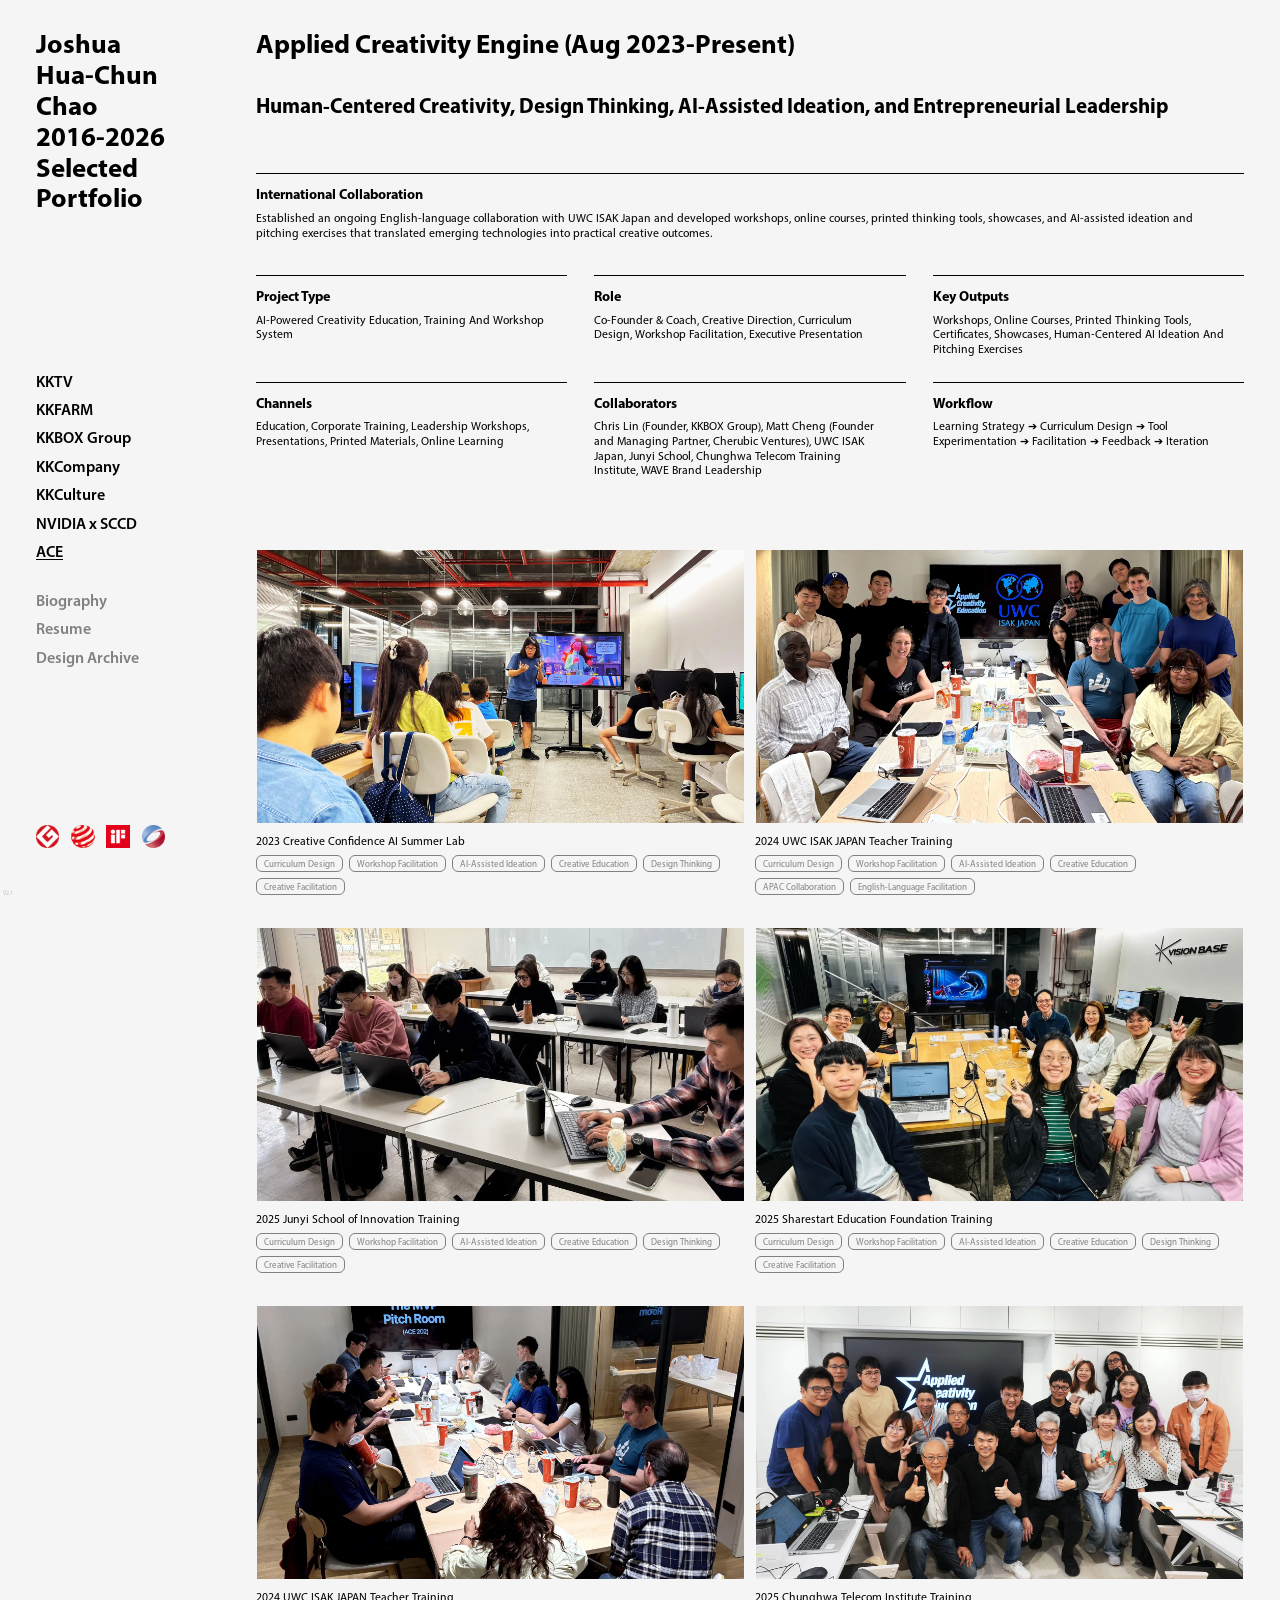
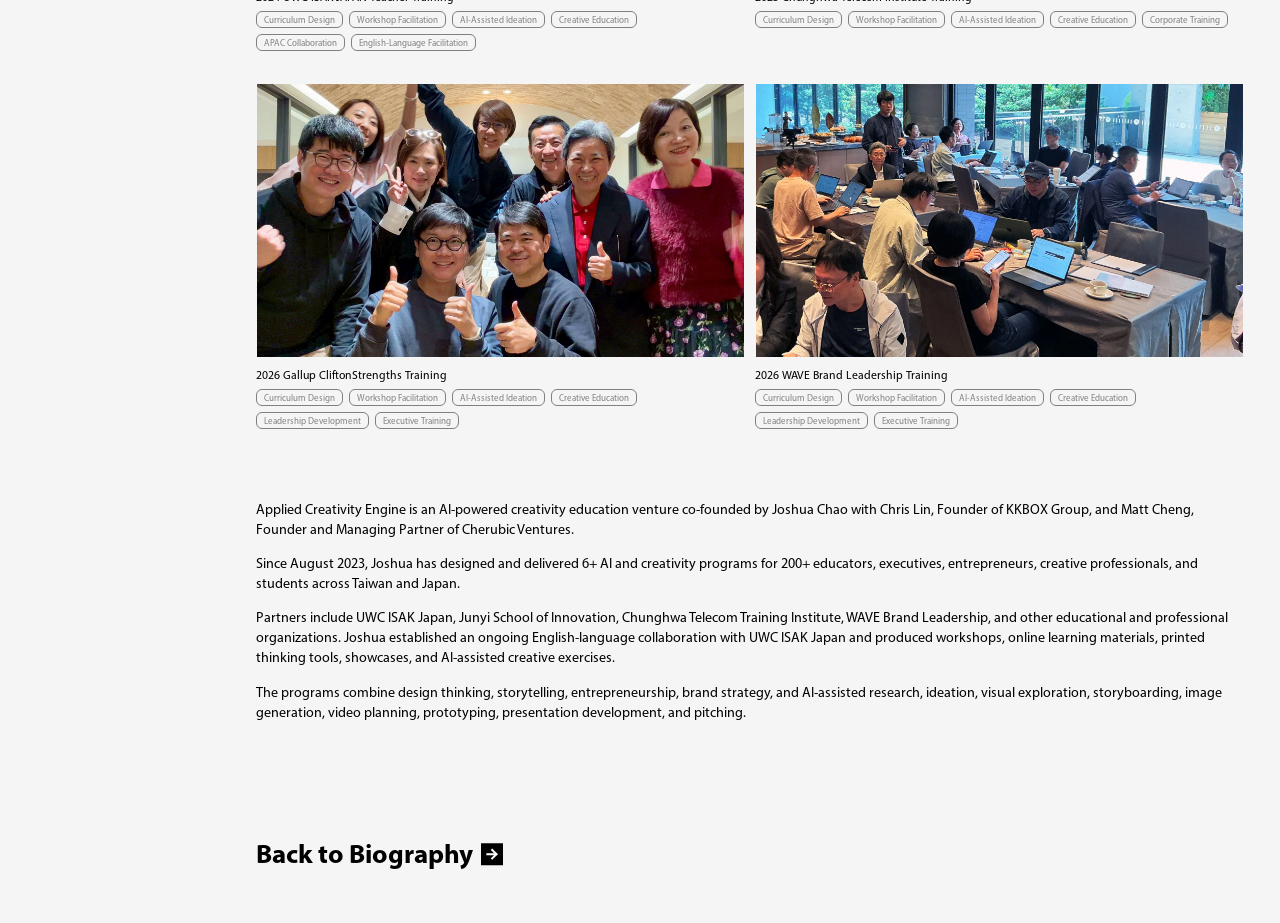
==== commit d6230f2a: "y" ====
--- a/ace.html
+++ b/ace.html
@@ -115,8 +115,8 @@
     .side-menu a.side-menu-muted:visited,
     .side-menu a.side-menu-muted.is-active,
     .side-menu a.side-menu-muted[aria-current="page"] {
-      color: #000 !important;
-      text-decoration-color: #000 !important;
+      color: #808080 !important;
+      text-decoration-color: #808080 !important;
     }
 
     .side-menu a.side-menu-muted:hover,
@@ -127,8 +127,8 @@
 
   </style>
   <!-- SEO AND ASSET HINTS: title/description for sharing plus local font preloads for stable typography. -->
-  <title>Joshua Chao &mdash; Creative Director for Technology, Brand Systems, and AI Creativity</title>
-  <meta name="description" content="Selected portfolio of Joshua Chao, a Creative Director working across technology storytelling, integrated brand systems, motion, digital campaigns, cultural projects, and AI-driven creative workflows in Taiwan, Japan, and East Asian markets." />
+  <title>Joshua Hua-Chun Chao &mdash; Art Director | Creative Director | APAC Brand &amp; Campaign Lead</title>
+  <meta name="description" content="Portfolio of Joshua Hua-Chun Chao, an Art Director, Creative Director, and APAC Brand & Campaign Lead with 10+ years of experience across integrated campaigns, brand systems, UI/UX, motion, video, 3D, and AI-assisted creative workflows." />
   <meta property="og:title" content="Joshua Chao &mdash; Selected Creative Direction Portfolio" />
   <meta property="og:description" content="Brand systems, technology storytelling, campaign direction, motion, digital, and AI-assisted creative work across culture, enterprise technology, entertainment, and education." />
   <link rel="icon" href="favicon.ico" type="image/x-icon" />
@@ -137,54 +137,104 @@
   <link rel="preload" href="assets/fonts/MyriadPro-Regular.otf" as="font" type="font/otf" crossorigin="anonymous" />
   <link rel="preload" href="assets/fonts/MyriadPro-Semibold.otf" as="font" type="font/otf" crossorigin="anonymous" />
   <link rel="preload" href="assets/fonts/MyriadPro-Bold.otf" as="font" type="font/otf" crossorigin="anonymous" />
-  </head>
+    <style id="resume-update-highlight">
+    /* Resume-aligned text is monochrome by default. Triple-Q within one second
+       reveals the original blue review color for the current browser tab. */
+    .resume-update,
+    .resume-update * {
+      color: #000 !important;
+      text-decoration-color: #000 !important;
+    }
+
+    html.is-resume-update-blue .resume-update,
+    html.is-resume-update-blue .resume-update * {
+      color: #0057d9 !important;
+      text-decoration-color: #0057d9 !important;
+    }
+
+    /* The Resume navigation item was grey in the original presentation and
+       stays grey in both modes. */
+    html.is-resume-update-blue .side-menu a.side-menu-muted.resume-update,
+    html.is-resume-update-blue .side-menu a.side-menu-muted.resume-update:visited,
+    html.is-resume-update-blue .side-menu a.side-menu-muted.resume-update.is-active,
+    html.is-resume-update-blue .side-menu a.side-menu-muted.resume-update[aria-current="page"] {
+      color: #808080 !important;
+      text-decoration-color: #808080 !important;
+    }
+
+    html.is-resume-update-blue .side-menu a.side-menu-muted.resume-update:hover,
+    html.is-resume-update-blue .side-menu a.side-menu-muted.resume-update:focus-visible {
+      color: #6f6f6f !important;
+      text-decoration-color: #6f6f6f !important;
+    }
+  </style>
+</head>
 <!-- BODY: all visible UI starts here. Inline background repeats the paint-shield color before CSS finishes loading. -->
 <body bgcolor="#f5f5f5" style="margin: 0; background: #f5f5f5; background-color: #f5f5f5; color-scheme: only light;">
 <!-- PAINT SHIELD: temporary full-screen layer removed after two animation frames by the boot script. -->
 <div id="paint-shield" aria-hidden="true"></div>
-<!-- INVISIBLE REVISION TOGGLE: fixed 10x10px top-right button. Triple-click within one second to reveal/hide revision colors. -->
-<button class="revision-color-toggle" type="button" data-revision-color-toggle aria-label="Triple-click within one second to toggle revision text between black and red/purple" aria-pressed="false" tabindex="-1"></button>
+<!-- HIDDEN TEXT-COLOR MODE: press Q three times within one second to toggle the original blue resume-update text. -->
 <script>
   (() => {
-    // EARLY BOOT SCRIPT: keep background stable, initialize revision-color mode, and release the paint shield after first layout.
+    // EARLY BOOT SCRIPT: keep the background stable, initialize the tab-scoped
+    // text-color mode, and release the paint shield after first layout.
     const bg = "#f5f5f5";
     const root = document.documentElement;
-    const revisionColorStorageKey = "portfolioRevisionTextColorV2";
-    const revisionColorToggle = document.querySelector("[data-revision-color-toggle]");
-    const setRevisionColorMode = (showColor) => {
-      root.classList.toggle("is-revision-color", showColor);
-      revisionColorToggle?.setAttribute("aria-pressed", showColor ? "true" : "false");
+    const resumeColorStorageKey = "portfolioResumeTextColorV3";
+    const setResumeColorMode = (showBlue) => {
+      root.classList.toggle("is-resume-update-blue", showBlue);
       try {
-        window.localStorage?.setItem(revisionColorStorageKey, showColor ? "color" : "black");
+        window.sessionStorage?.setItem(
+          resumeColorStorageKey,
+          showBlue ? "blue" : "black",
+        );
       } catch {}
     };
+
     try {
-      setRevisionColorMode(window.localStorage?.getItem(revisionColorStorageKey) === "color");
+      setResumeColorMode(
+        window.sessionStorage?.getItem(resumeColorStorageKey) === "blue",
+      );
     } catch {
-      setRevisionColorMode(false);
-    }
-    let revisionToggleClickCount = 0;
-    let revisionToggleClickTimer;
-    const resetRevisionToggleClickCount = () => {
-      revisionToggleClickCount = 0;
-      if (revisionToggleClickTimer) {
-        window.clearTimeout(revisionToggleClickTimer);
-        revisionToggleClickTimer = undefined;
-      }
-    };
-    revisionColorToggle?.addEventListener("click", () => {
-      revisionToggleClickCount += 1;
-      if (revisionToggleClickCount === 1) {
-        revisionToggleClickTimer = window.setTimeout(() => {
-          revisionToggleClickCount = 0;
-          revisionToggleClickTimer = undefined;
-        }, 1000);
-      }
-      if (revisionToggleClickCount >= 3) {
-        resetRevisionToggleClickCount();
-        setRevisionColorMode(!root.classList.contains("is-revision-color"));
+      setResumeColorMode(false);
+    }
+
+    const qPressTimes = [];
+    window.addEventListener("keydown", (event) => {
+      if (
+        event.repeat ||
+        event.isComposing ||
+        event.ctrlKey ||
+        event.altKey ||
+        event.metaKey ||
+        event.key.toLowerCase() !== "q"
+      ) {
+        return;
+      }
+
+      const eventTarget = event.target;
+      if (
+        eventTarget instanceof HTMLElement &&
+        (eventTarget.isContentEditable ||
+          /^(INPUT|TEXTAREA|SELECT)$/.test(eventTarget.tagName))
+      ) {
+        return;
+      }
+
+      const now = window.performance.now();
+      qPressTimes.push(now);
+      while (qPressTimes.length && now - qPressTimes[0] > 1000) {
+        qPressTimes.shift();
+      }
+
+      if (qPressTimes.length >= 3) {
+        qPressTimes.length = 0;
+        setResumeColorMode(
+          !root.classList.contains("is-resume-update-blue"),
+        );
       }
     });
+
     root.style.background = bg;
     root.style.backgroundColor = bg;
     root.style.colorScheme = "only light";
@@ -330,7 +380,7 @@
     }
 
     .side-nav::after {
-      content: "V2.0";
+      content: "V2.1";
       position: absolute;
       left: 3px;
       bottom: 3px;
@@ -578,6 +628,22 @@
     .content-panel > .section:first-child > h2:first-of-type {
       padding-top: var(--content-title-top-padding);
       font-size: var(--side-title-font-size);
+    }
+
+    /*
+      CROSS-PAGE SKILL ANCHORS: reserve the difference between the left-rail
+      top inset and a standard section heading's 16px top padding. This places
+      the heading text on the same visual top edge as the first side-title line
+      before the small font-metric correction in the alignment script runs.
+    */
+    @media (min-width: 761px), (min-width: 600px) and (max-width: 760px) and (orientation: portrait) {
+      .section h2[id]:target {
+        scroll-margin-top: max(0px, calc(var(--side-nav-top-padding) - 16px));
+      }
+
+      .content-panel > .section:first-child > h2[id]:first-of-type:target {
+        scroll-margin-top: 0;
+      }
     }
 
     .overview-title-line,
@@ -1083,8 +1149,10 @@
       border: 0;
       outline: 0;
       cursor: zoom-in;
-      backface-visibility: hidden;
-      transform: translateZ(0);
+      /* Keep portfolio images in the normal paint flow. Creating one GPU layer
+         per image can leave decoded lazy images blank until another UI action
+         invalidates the compositor. */
+      backface-visibility: visible;
     }
 
     .side-nav .award-logo-row img {
@@ -1092,7 +1160,7 @@
     }
 
     img.is-image-repainting:not(.image-lightbox__image) {
-      opacity: 0.999;
+      opacity: 1;
     }
 
     .concert-grid .media-frame {
@@ -1902,7 +1970,7 @@
 
       .side-nav.is-mobile-menu-open::after,
       .side-nav.is-mobile-menu-open.is-mobile-menu-closing::after {
-      content: "V2.0";
+      content: "V2.1";
         position: fixed;
         left: var(--outer-text-gutter);
         bottom: max(3px, env(safe-area-inset-bottom, 0px));
@@ -2317,7 +2385,7 @@
       .side-nav::after,
       .side-nav.is-mobile-menu-open::after,
       .side-nav.is-mobile-menu-open.is-mobile-menu-closing::after {
-      content: "V2.0";
+      content: "V2.1";
         position: fixed;
         left: 3px;
         bottom: max(3px, env(safe-area-inset-bottom, 0px));
@@ -2468,7 +2536,7 @@
       .side-nav::after,
       .side-nav.is-mobile-menu-open::after,
       .side-nav.is-mobile-menu-open.is-mobile-menu-closing::after {
-      content: "V2.0";
+      content: "V2.1";
         position: absolute;
         left: 3px;
         bottom: 3px;
@@ -2554,13 +2622,13 @@
       text-decoration-color: currentColor;
     }
 
-    /* REVISION COLOR MODE: by default revised text is black. Triple-clicking the invisible top-right button restores red/purple review colors. */
+    /* LEGACY REVIEW CLASSES: retained for content grouping, always monochrome. */
 
     html.is-revision-color .revision-highlight,
     html.is-revision-color .revision-highlight a,
     html.is-revision-color .revision-highlight strong {
-      color: #c01818 !important;
-      text-decoration-color: #c01818 !important;
+      color: #000 !important;
+      text-decoration-color: #000 !important;
     }
 
     .biography-sync-highlight,
@@ -2579,33 +2647,9 @@
     html.is-revision-color .revision-highlight .biography-sync-highlight,
     html.is-revision-color .revision-highlight .biography-sync-highlight a,
     html.is-revision-color .revision-highlight .biography-sync-highlight strong {
-      color: #7a2cff !important;
-      text-decoration-color: #7a2cff !important;
-    }
-    .revision-color-toggle {
-      appearance: none;
-      position: fixed;
-      top: 0;
-      right: 0;
-      z-index: 9500;
-      display: block;
-      width: 10px;
-      height: 10px;
-      margin: 0;
-      padding: 0;
-      border: 0;
-      border-radius: 0;
-      background: transparent;
-      color: transparent;
-      opacity: 0;
-      cursor: default;
-    }
-
-    .revision-color-toggle:focus,
-    .revision-color-toggle:focus-visible {
-      outline: 0;
-    }
-
+      color: #000 !important;
+      text-decoration-color: #000 !important;
+    }
     /* TEXT CARD GRID: biography capability/workflow/tools sections use the same compact card grammar as project overview metadata. */
 
     .portfolio-text-grid {
@@ -2799,11 +2843,12 @@
     <!-- SECONDARY DOCUMENT LINKS: biography, resume PDF, external archive, and award-logo row. These are intentionally grey in the UI. -->
     <nav class="side-menu side-menu--secondary" aria-label="Portfolio documents">
         <a href="index.html" class="side-menu-muted">Biography</a>
-        <a class="resume-link side-menu-muted resume-update" href="assets/documents/Joshua%20Chao%20Resume%20NVDA%20Art%20Director%20APAC.pdf" target="_blank" rel="noopener">Resume</a>
+        <a class="resume-link side-menu-muted resume-update" href="assets/documents/JOSHUA%20HUA-CHUN%20CHAO%20Resume%20ATS.pdf" target="_blank" rel="noopener">Resume</a>
         <a class="design-archive-link side-menu-muted" href="https://mrjoshuachao.github.io/2005-2015/index.html" target="_blank" rel="noopener">Design Archive</a>
         <a class="award-logo-row" href="https://mrjoshuachao.github.io/2005-2015/index.html" target="_blank" rel="noopener" aria-label="Awards">
           <img src="assets/awards-logos/award-good-design-256x256.png" alt="Good Design Award" loading="eager" decoding="async" />
           <img src="assets/awards-logos/award-red-dot-256x256.png" alt="Red Dot Award" loading="eager" decoding="async" />
+          <img src="assets/awards-logos/award-if-256x256.png" alt="iF Design Award" loading="eager" decoding="async" />
           <img src="assets/awards-logos/award-siggraph-256x256.png" alt="SIGGRAPH Award" loading="eager" decoding="async" />
         </a>
 
@@ -2915,13 +2960,11 @@
     <section class="section post-media-essay-section" aria-label="Project article">
       <!-- ESSAY CONTAINER: keeps prose width, paragraph rhythm, and article typography consistent. -->
       <div class="essay">
-            <div class="essay-block" lang="en">
-              <p class="resume-update">Applied Creativity Engine is an AI-powered creativity education venture co-founded by Joshua Chao, Chris Lin (Founder, KKBOX Group), and Matt Cheng (Founder and Managing Partner, Cherubic Ventures), focused on human-centered creativity, design thinking, AI-assisted ideation, and entrepreneurial leadership.</p>
-              <p class="biography-sync-highlight">ACE demonstrates Joshua&rsquo;s ability to explain emerging creative technologies, design learning systems, and translate AI-powered creative workflows into practical education for schools, institutions, executives, and business leaders.</p>
-              <p class="resume-update">At the heart of ACE is the belief that creativity is not a rare gift for a few people, but a discipline that can be practiced, strengthened, and applied. Joshua, Chris, and Matt shaped ACE around independent will, meaningful problem finding, creative problem solving, and creating value for others. This later developed into a learning cycle built on curiosity, remix thinking, empathy, and storycraft.</p>
-              <p>ACE turns these ideas into hands-on learning rather than abstract lectures. Its programs train learners to move from vague ideas to pitch-ready concepts, prototypes, stories, and proposals. The work spans children's creativity workshops, AI music-video experiments, foundation programs, corporate training, leadership workshops, online courses, printed thinking tools, certificates, student showcases, and project-based assignments such as Impossible Product Design, Impeccable Brand Ambassador, Incredible Crossover Campaign, The Empathy Lab, and The MVP Pitch Room.</p>
-              <p class="resume-update">Joshua has designed and delivered <strong>6+ AI and creativity programs for 200+ educators, executives, entrepreneurs, and students</strong> across Taiwan and Japan, partnering with UWC ISAK Japan, Junyi School, Chunghwa Telecom Training Institute, and WAVE Brand Leadership. Learners develop ideas around real brands, real needs, and real presentation contexts, building a bridge between creative education and business expectations.</p>
-              <p class="resume-update">What makes ACE distinctive is how it connects school, industry, and personal transformation. At UWC ISAK Japan, it grew from pilot workshops into an ongoing English-language collaboration; in corporate settings, it helped teams rediscover imagination as a practical business capability. Joshua, Chris, and Matt built ACE to help people become more awake, inventive, and capable of turning insight into action in the AI era.</p>
+            <div class="essay-block resume-update" lang="en">
+              <p>Applied Creativity Engine is an AI-powered creativity education venture co-founded by Joshua Chao with Chris Lin, Founder of KKBOX Group, and Matt Cheng, Founder and Managing Partner of Cherubic Ventures.</p>
+              <p>Since August 2023, Joshua has designed and delivered 6+ AI and creativity programs for 200+ educators, executives, entrepreneurs, creative professionals, and students across Taiwan and Japan.</p>
+              <p>Partners include UWC ISAK Japan, Junyi School of Innovation, Chunghwa Telecom Training Institute, WAVE Brand Leadership, and other educational and professional organizations. Joshua established an ongoing English-language collaboration with UWC ISAK Japan and produced workshops, online learning materials, printed thinking tools, showcases, and AI-assisted creative exercises.</p>
+              <p>The programs combine design thinking, storytelling, entrepreneurship, brand strategy, and AI-assisted research, ideation, visual exploration, storyboarding, image generation, video planning, prototyping, presentation development, and pitching.</p>
             </div>
           </div>
     </section>
@@ -3408,17 +3451,26 @@
 
       FUNCTION: repaintPortfolioImage
 
-      Forces a small repaint cycle on loaded images to prevent edge artifacts after lazy loading or browser compositing.
+      Legacy-compatible image finalizer. It waits for decode and clears the
+      loading state without forcing opacity or GPU-compositor layer changes.
 
     */
 
     function repaintPortfolioImage(image) {
       if (!image || image.closest("[data-image-lightbox]")) return;
-      image.classList.add("is-image-repainting");
-      void image.offsetHeight;
-      requestAnimationFrame(() => {
+      const settleImage = () => {
         image.classList.remove("is-image-repainting");
-      });
+        updateImageLoadingIndicator(image);
+      };
+      if (!(image.complete && image.naturalWidth > 0)) {
+        image.classList.remove("is-image-repainting");
+        return;
+      }
+      if (typeof image.decode === "function") {
+        image.decode().then(settleImage).catch(settleImage);
+      } else {
+        settleImage();
+      }
     }
 
     /*
@@ -3431,11 +3483,14 @@
 
     function preparePortfolioImageRecord(record) {
       const image = record.element;
-      const isPriorityRow = record.rowIndex === 0;
       stampMediaLoadPriority(image, record);
       updateImageLoadingIndicator(image);
       image.decoding = "async";
-      image.loading = isPriorityRow ? "eager" : "lazy";
+      /* Every optimized portfolio image receives a real request immediately.
+         Row-based fetchpriority still controls scheduling, while avoiding the
+         native-lazy state where a visible image can retain an empty currentSrc
+         behind competing autoplay video requests. */
+      image.loading = "eager";
       image.setAttribute("loading", image.loading);
       if (!image.dataset.imageRepaintBound) {
         image.dataset.imageRepaintBound = "true";
@@ -4919,6 +4974,10 @@
     document.addEventListener("webkitfullscreenchange", handleFullscreenChange);
     window.addEventListener("scroll", scheduleLazyPanelVideoUpdate, { passive: true });
     window.addEventListener("resize", scheduleMediaPriorityUpdate);
+    window.addEventListener("pageshow", repaintActivePanelImages);
+    document.addEventListener("visibilitychange", () => {
+      if (document.visibilityState === "visible") repaintActivePanelImages();
+    });
 
     /* STARTUP SEQUENCE: apply saved local curation, initialize media/lightbox/menu systems, then mark the site ready for final CSS states. */
     applyRemovedIds();
@@ -4939,11 +4998,83 @@
     updateLazyPanelVideos();
     document.documentElement.classList.add("is-site-ready");
   </script>
+  <script id="hash-heading-alignment">
+    (() => {
+      /*
+        Align a fragment-targeted project heading's first rendered text line
+        with the first rendered text line in the desktop left rail. Range
+        rectangles account for the real loaded font instead of assuming that
+        equal element boxes always produce equal visible glyph edges.
+      */
+      const firstTextTop = (element) => {
+        const walker = document.createTreeWalker(
+          element,
+          NodeFilter.SHOW_TEXT,
+          {
+            acceptNode(node) {
+              return node.nodeValue?.trim()
+                ? NodeFilter.FILTER_ACCEPT
+                : NodeFilter.FILTER_REJECT;
+            },
+          },
+        );
+        const textNode = walker.nextNode();
+        if (!textNode) return null;
+        const range = document.createRange();
+        range.selectNodeContents(textNode);
+        return range.getBoundingClientRect().top;
+      };
+
+      const alignHashHeadingToSideTitle = () => {
+        if (!window.location.hash) return;
+
+        let targetId;
+        try {
+          targetId = decodeURIComponent(window.location.hash.slice(1));
+        } catch {
+          targetId = window.location.hash.slice(1);
+        }
+
+        const heading = document.getElementById(targetId);
+        const sideTitleFirstLine = document.querySelector(".side-title span");
+        if (
+          !(heading instanceof HTMLElement) ||
+          heading.tagName !== "H2" ||
+          !(sideTitleFirstLine instanceof HTMLElement) ||
+          !sideTitleFirstLine.getClientRects().length
+        ) {
+          return;
+        }
+
+        const headingTextTop = firstTextTop(heading);
+        const sideTitleTextTop = firstTextTop(sideTitleFirstLine);
+        if (headingTextTop === null || sideTitleTextTop === null) return;
+
+        const alignmentDelta = headingTextTop - sideTitleTextTop;
+        if (Math.abs(alignmentDelta) > 0.25) {
+          window.scrollBy(0, alignmentDelta);
+        }
+      };
+
+      const scheduleHashHeadingAlignment = () => {
+        const alignAfterLayout = () => {
+          window.requestAnimationFrame(() => {
+            window.requestAnimationFrame(alignHashHeadingToSideTitle);
+          });
+        };
+
+        if (document.fonts?.ready) {
+          document.fonts.ready.then(alignAfterLayout).catch(alignAfterLayout);
+        } else {
+          alignAfterLayout();
+        }
+      };
+
+      window.addEventListener("hashchange", scheduleHashHeadingAlignment);
+      window.addEventListener("pageshow", scheduleHashHeadingAlignment);
+      scheduleHashHeadingAlignment();
+    })();
+  </script>
   <script src="assets/video-audio-focus.js"></script>
 </body>
 </html>
-
-
-
-
-
--- a/assets/portfolio-review.css
+++ b/assets/portfolio-review.css
@@ -1,15 +1,16 @@
-/* Temporary review styling for newly added portfolio copy. */
+/* Newly added portfolio copy remains monochrome in the public presentation. */
 .portfolio-update,
 .portfolio-update * {
-  color: #d40000 !important;
-  text-decoration-color: #d40000 !important;
-}
-
-/* Content revised to match Joshua_Chao_Resume_2.1_s_ATS.pdf. */
+  color: #000 !important;
+  text-decoration-color: #000 !important;
+}
+
+/* Resume-aligned copy is black by default; the page-level hidden mode can
+   reveal its original blue review color. */
 .resume-update,
 .resume-update * {
-  color: #e66f00 !important;
-  text-decoration-color: #e66f00 !important;
+  color: #000 !important;
+  text-decoration-color: #000 !important;
 }
 
 .portfolio-update-note {
@@ -52,6 +53,8 @@
 .media-skill-keywords {
   display: flex;
   flex-wrap: wrap;
+  min-width: 0;
+  max-width: 100%;
   gap: 6px 6px;
   margin: var(--media-caption-skill-gap) 0 0 !important;
   padding: 0;
@@ -64,6 +67,8 @@
 
 .media-skill-keyword {
   display: inline-flex;
+  min-width: 0;
+  max-width: 100%;
   align-items: center;
   justify-content: center;
   padding: 4px 7px 2px;
@@ -182,6 +187,15 @@
   margin-top: 6px;
 }
 
+/* Let portfolio cards and generated footers shrink inside narrow grid tracks. */
+.section .grid > *,
+.card,
+.card-body,
+.grouped-media-footer {
+  min-width: 0;
+  max-width: 100%;
+}
+
 @media (max-width: 760px) {
   .media-skill-keywords {
     gap: 6px;
@@ -214,3 +228,13 @@
     margin-top: var(--grouped-gallery-media-gap) !important;
   }
 }
+
+/* Long skill labels must remain inside the content column on compact phones
+   and when the browser's text-size accessibility setting is increased. */
+@media (max-width: 460px) {
+  .media-skill-keyword {
+    white-space: normal;
+    overflow-wrap: anywhere;
+    line-height: 1.15;
+  }
+}
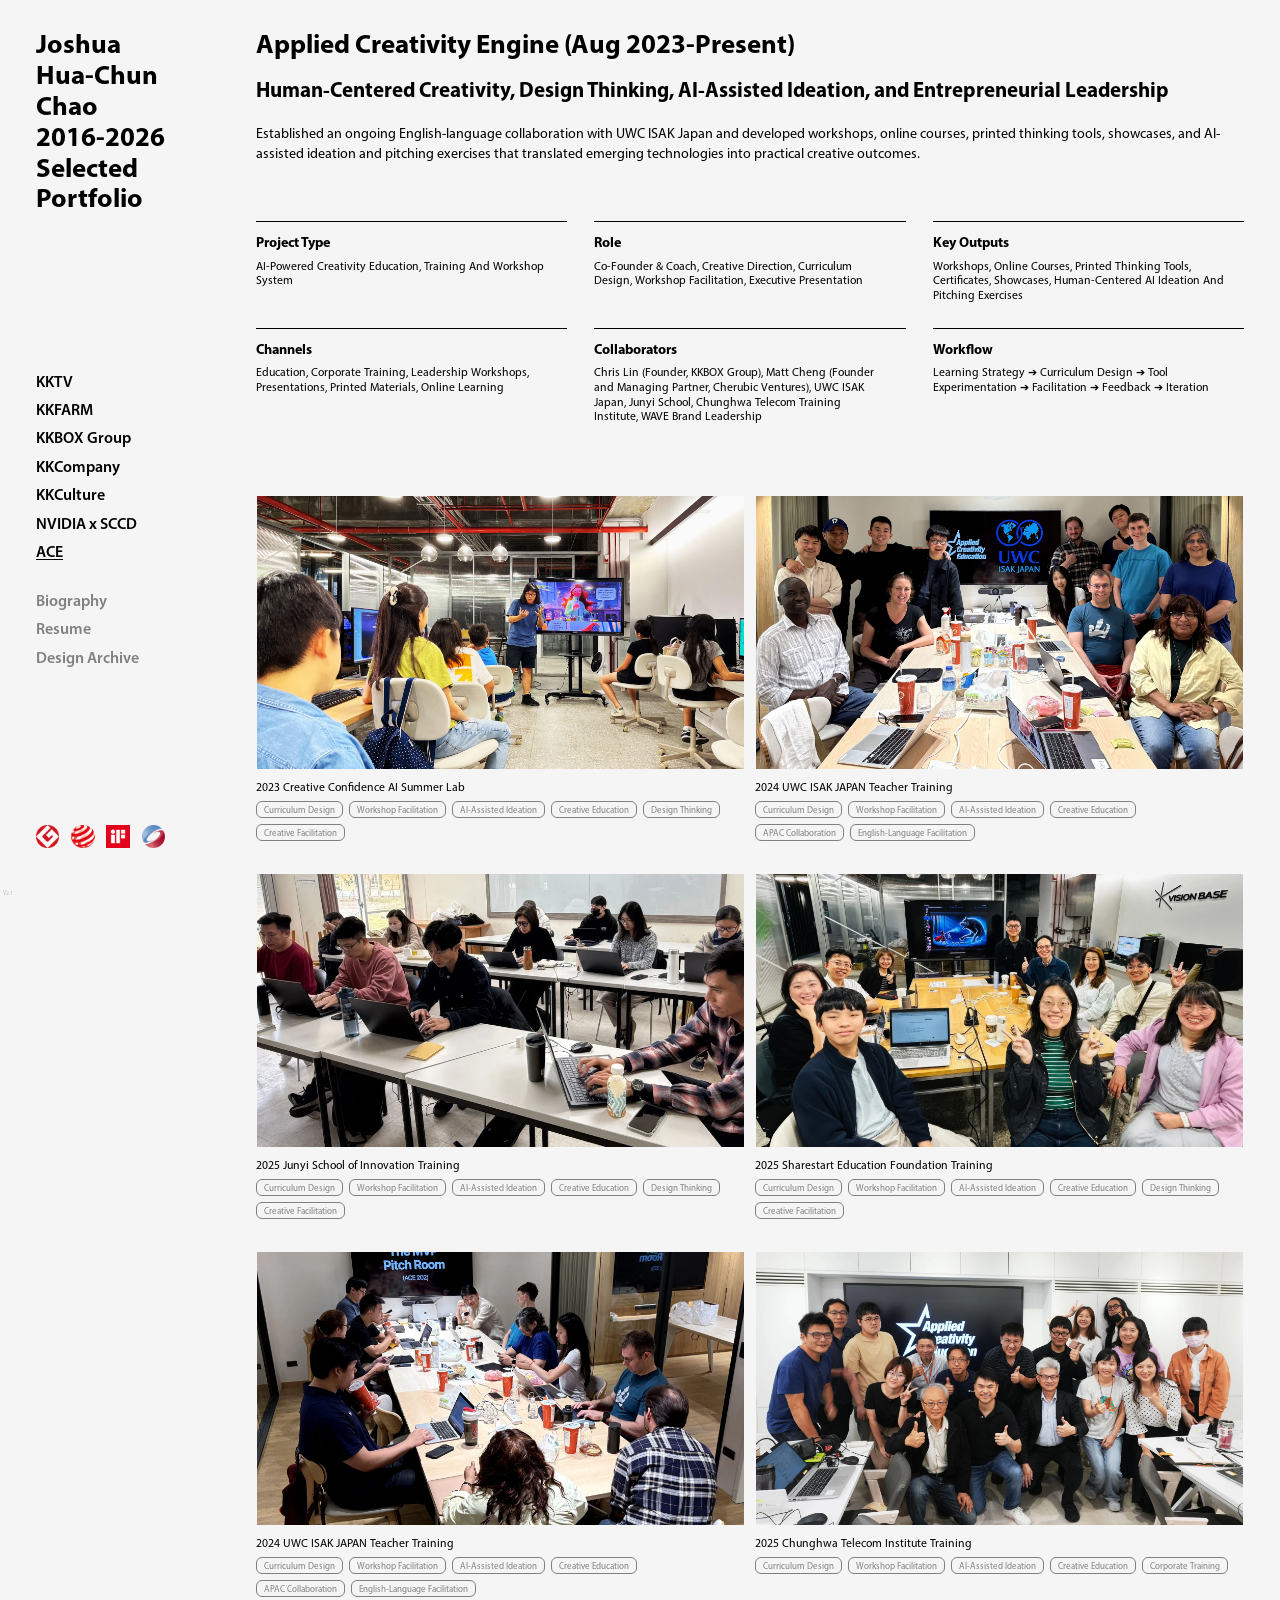
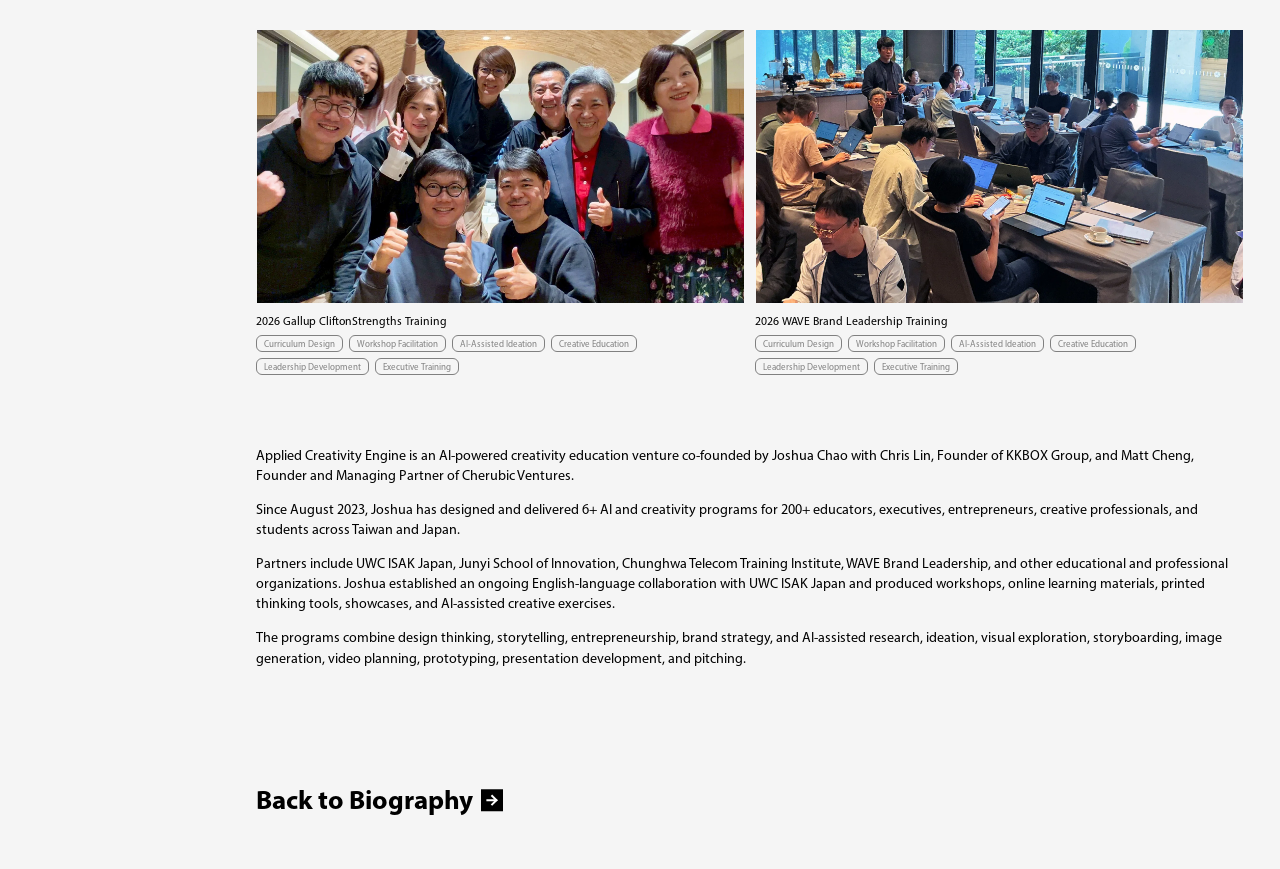
==== commit 633198fc: "1" ====
--- a/ace.html
+++ b/ace.html
@@ -652,7 +652,7 @@
     }
 
     .overview-title-subtitle {
-      margin-top: calc(var(--heading-content-gap) + 10.6px);
+      margin-top: calc((var(--heading-content-gap) + 10.6px) / 2);
       font-size: 0.78em;
       line-height: 1.32;
     }
@@ -2775,6 +2775,18 @@
       font-size: var(--article-caption-font-size);
       line-height: 1.25;
       letter-spacing: 0;
+    }
+
+    .project-overview-intro {
+      margin: calc(var(--heading-content-gap) / 4) 0 0;
+      color: #000;
+      font-size: var(--article-body-font-size);
+      line-height: 1.42;
+      letter-spacing: 0;
+    }
+
+    .project-overview-intro + .project-overview-card {
+      margin-top: var(--section-gap);
     }
 
     .project-overview-card + .essay {
@@ -2860,12 +2872,7 @@
     <!-- CONTENT SECTION: one major vertical block with a heading and either project metadata, media, or prose. Keep section spacing consistent through the shared CSS variables. -->
     <section class="section" aria-labelledby="ace-title">
           <h2 id="ace-title"><span class="overview-title-line resume-update">Applied Creativity Engine (Aug 2023-Present)</span> <span class="overview-title-subtitle resume-update">Human-Centered Creativity, Design Thinking, AI-Assisted Ideation, and Entrepreneurial Leadership</span></h2>
-      <dl class="project-top-context resume-update">
-        <div class="project-overview-item">
-          <dt>International Collaboration</dt>
-          <dd>Established an ongoing English-language collaboration with UWC ISAK Japan and developed workshops, online courses, printed thinking tools, showcases, and AI-assisted ideation and pitching exercises that translated emerging technologies into practical creative outcomes.</dd>
-        </div>
-      </dl>
+      <p class="project-overview-intro resume-update">Established an ongoing English-language collaboration with UWC ISAK Japan and developed workshops, online courses, printed thinking tools, showcases, and AI-assisted ideation and pitching exercises that translated emerging technologies into practical creative outcomes.</p>
       <!-- PROJECT OVERVIEW CARD: six metadata fields shown near the top of each case-study page. -->
       <div class="project-overview-card revision-highlight" aria-label="ACE Project Overview">
         <!-- DEFINITION LIST: dt labels are the bold field names; dd values are compact metadata copy. -->
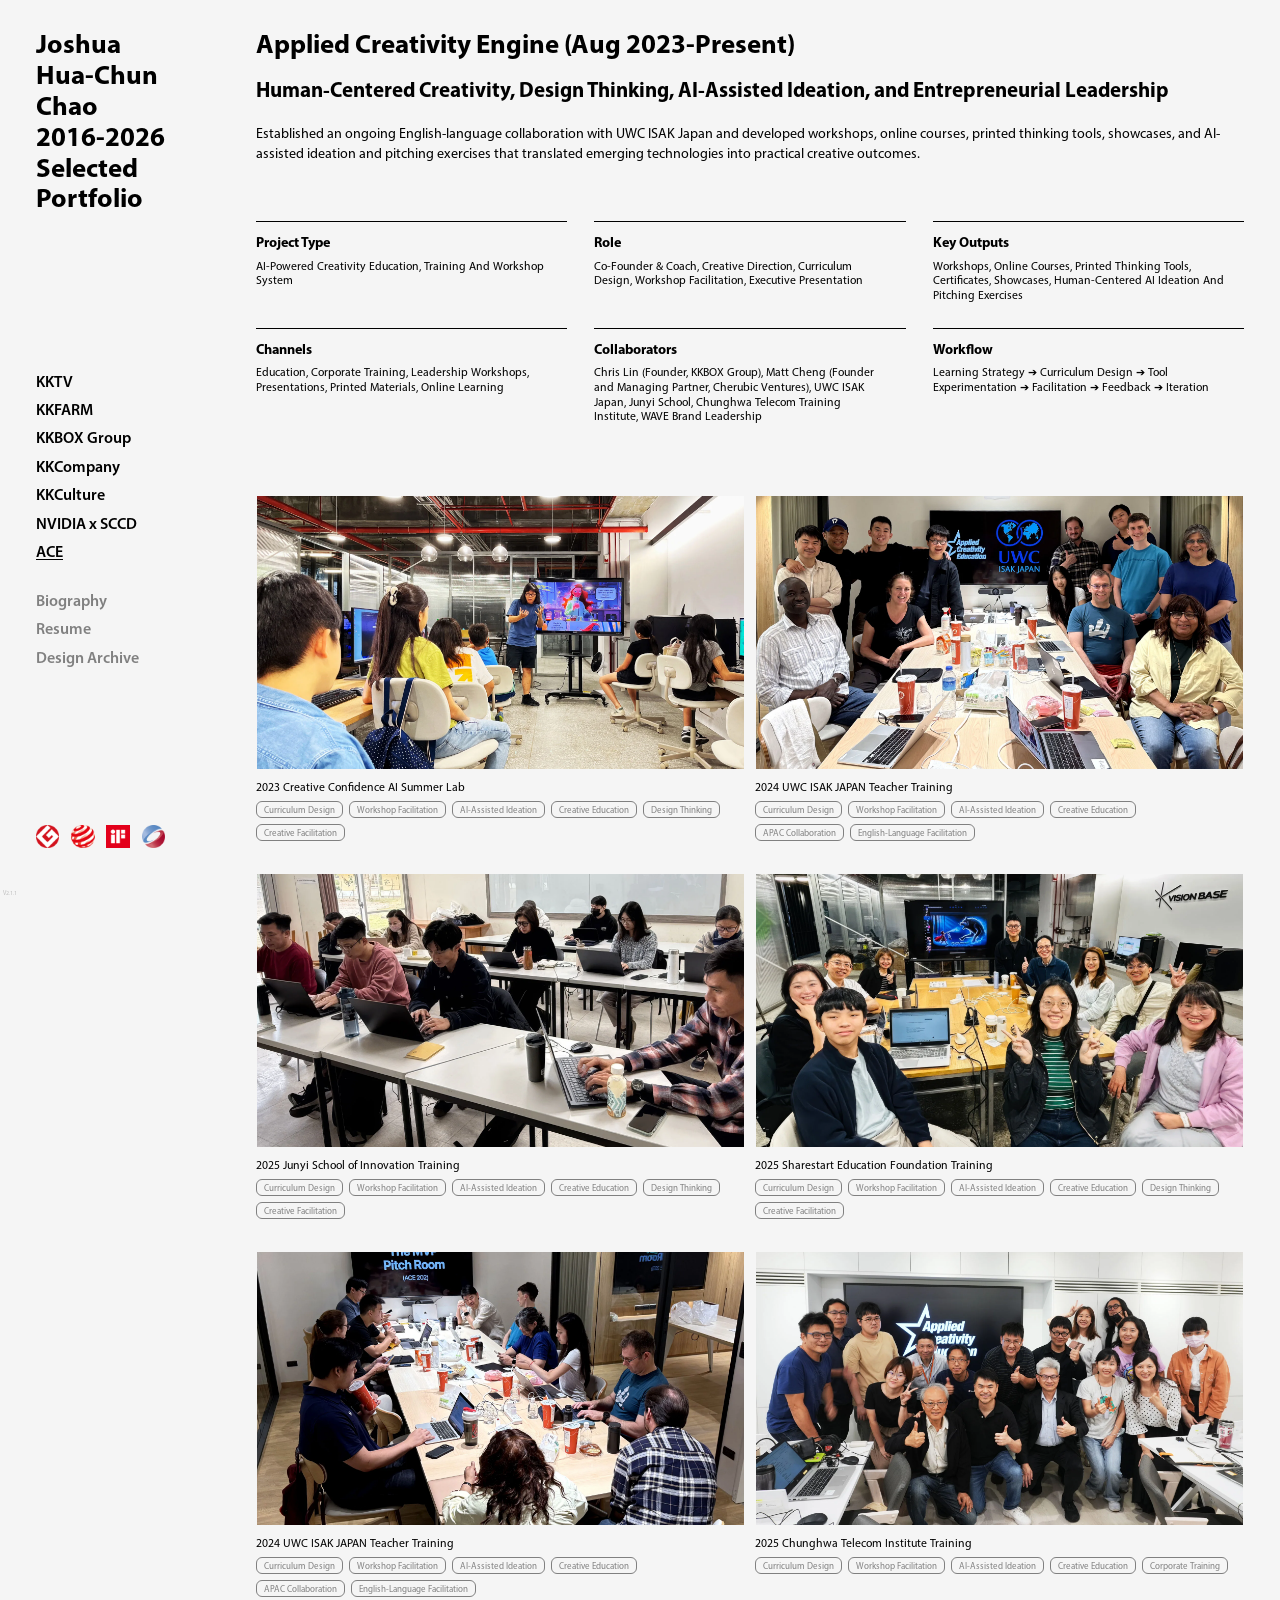
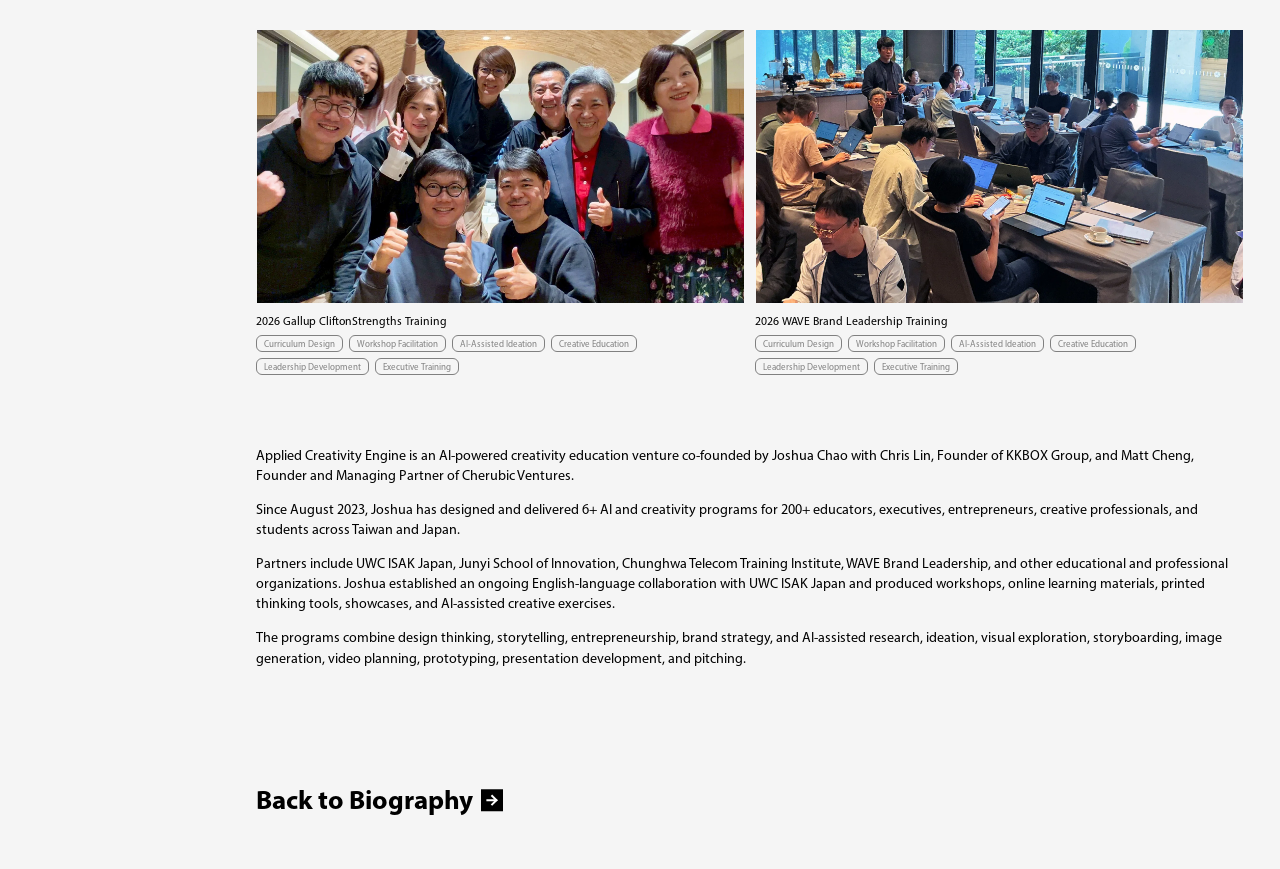
==== commit 7a2f52cf: "0" ====
--- a/ace.html
+++ b/ace.html
@@ -380,7 +380,7 @@
     }
 
     .side-nav::after {
-      content: "V2.1";
+      content: "V2.1.1";
       position: absolute;
       left: 3px;
       bottom: 3px;
@@ -1970,7 +1970,7 @@
 
       .side-nav.is-mobile-menu-open::after,
       .side-nav.is-mobile-menu-open.is-mobile-menu-closing::after {
-      content: "V2.1";
+      content: "V2.1.1";
         position: fixed;
         left: var(--outer-text-gutter);
         bottom: max(3px, env(safe-area-inset-bottom, 0px));
@@ -2385,7 +2385,7 @@
       .side-nav::after,
       .side-nav.is-mobile-menu-open::after,
       .side-nav.is-mobile-menu-open.is-mobile-menu-closing::after {
-      content: "V2.1";
+      content: "V2.1.1";
         position: fixed;
         left: 3px;
         bottom: max(3px, env(safe-area-inset-bottom, 0px));
@@ -2536,7 +2536,7 @@
       .side-nav::after,
       .side-nav.is-mobile-menu-open::after,
       .side-nav.is-mobile-menu-open.is-mobile-menu-closing::after {
-      content: "V2.1";
+      content: "V2.1.1";
         position: absolute;
         left: 3px;
         bottom: 3px;
@@ -4758,8 +4758,15 @@
       const awardRows = document.querySelectorAll(".award-logo-row");
       if (!sideNav || !awardRows.length) return;
       const yearLine = document.querySelector(".side-title span:nth-child(4)");
-      const referenceElement = yearLine || document.querySelector(".mobile-menu-title") || document.body;
-      const titleWidth = measureElementTextWidth(yearLine) || measureTextWidth("2016-2026", referenceElement);
+      const designArchiveLink = sideNav.querySelector(".design-archive-link");
+      const isPhoneMenuOpen = window.matchMedia("(max-width: 760px)").matches
+        && sideNav.classList.contains("is-mobile-menu-open");
+      const referenceElement = (isPhoneMenuOpen ? designArchiveLink : yearLine)
+        || document.querySelector(".mobile-menu-title")
+        || document.body;
+      const titleWidth = (isPhoneMenuOpen ? measureElementTextWidth(designArchiveLink) : 0)
+        || measureElementTextWidth(yearLine)
+        || measureTextWidth("2016-2026", referenceElement);
       if (titleWidth > 0) {
         const logoSize = titleWidth / 5.5;
         const logoGap = logoSize / 2;
